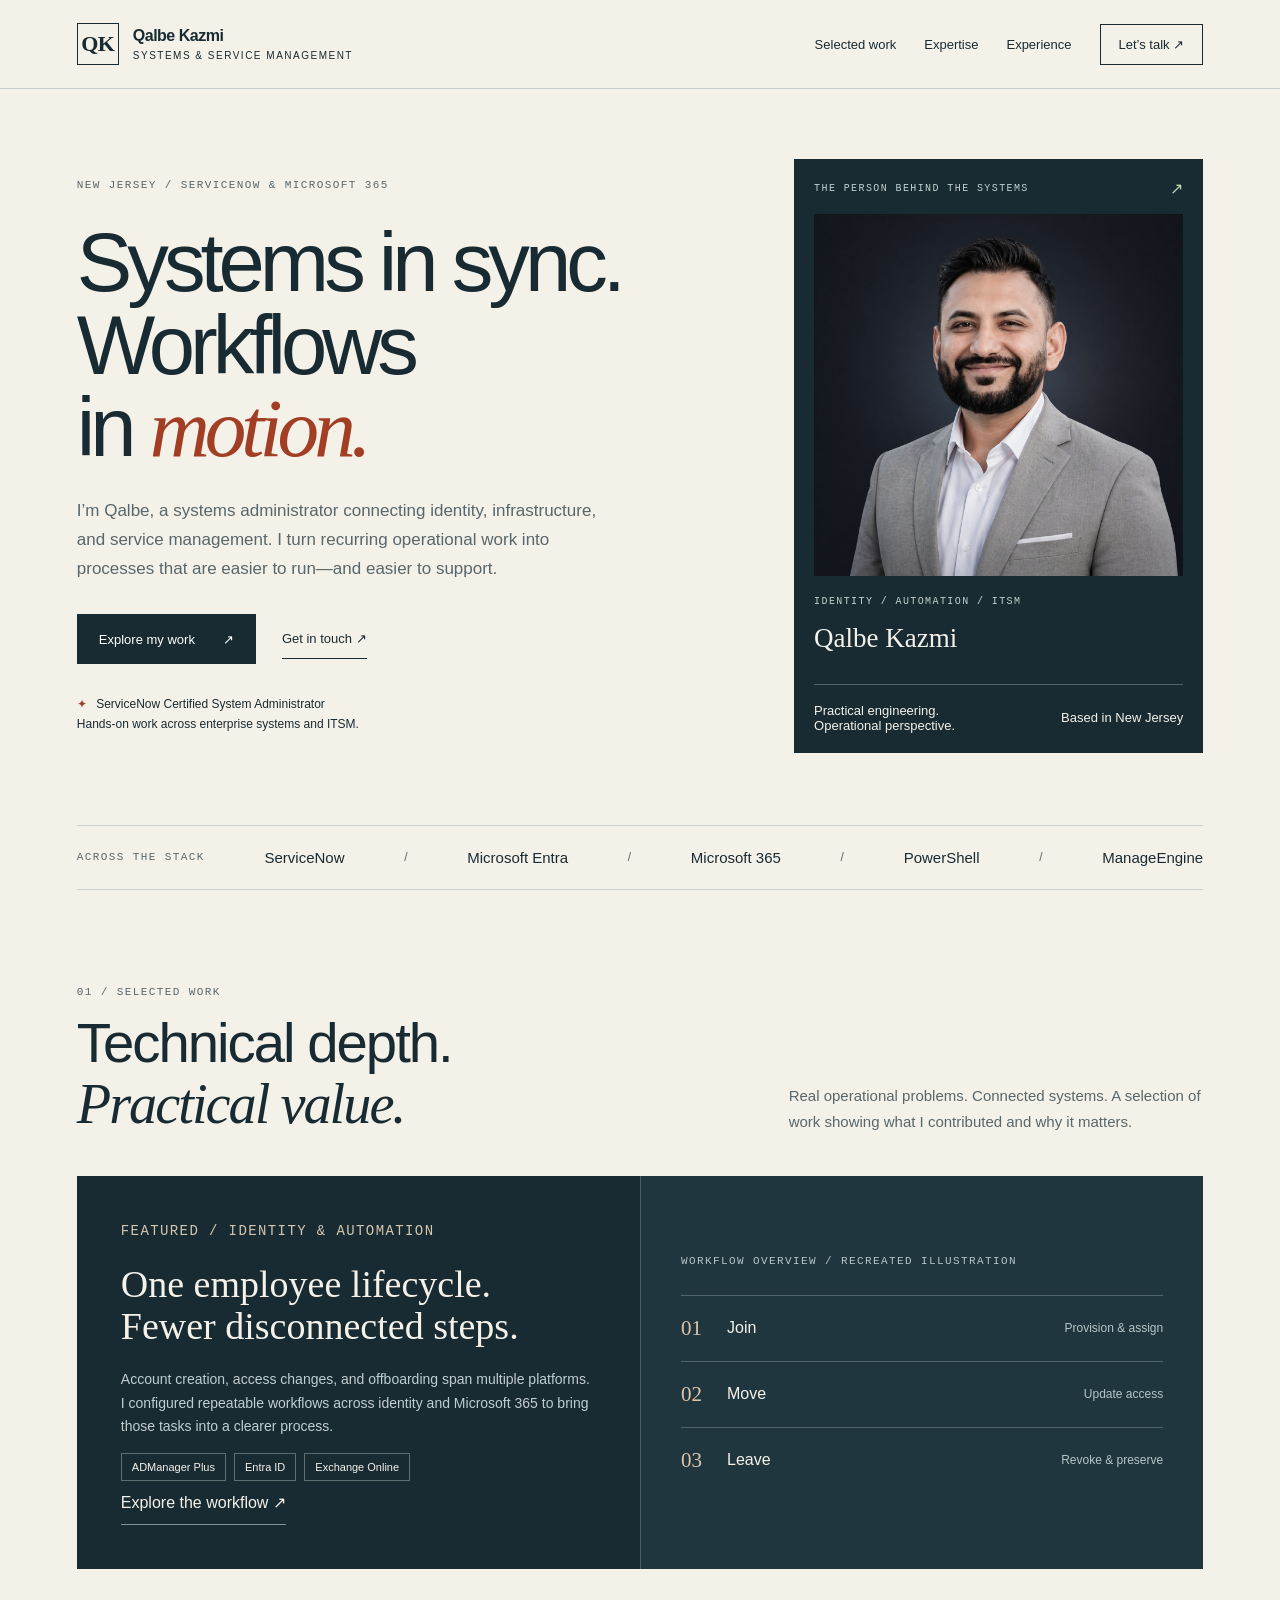
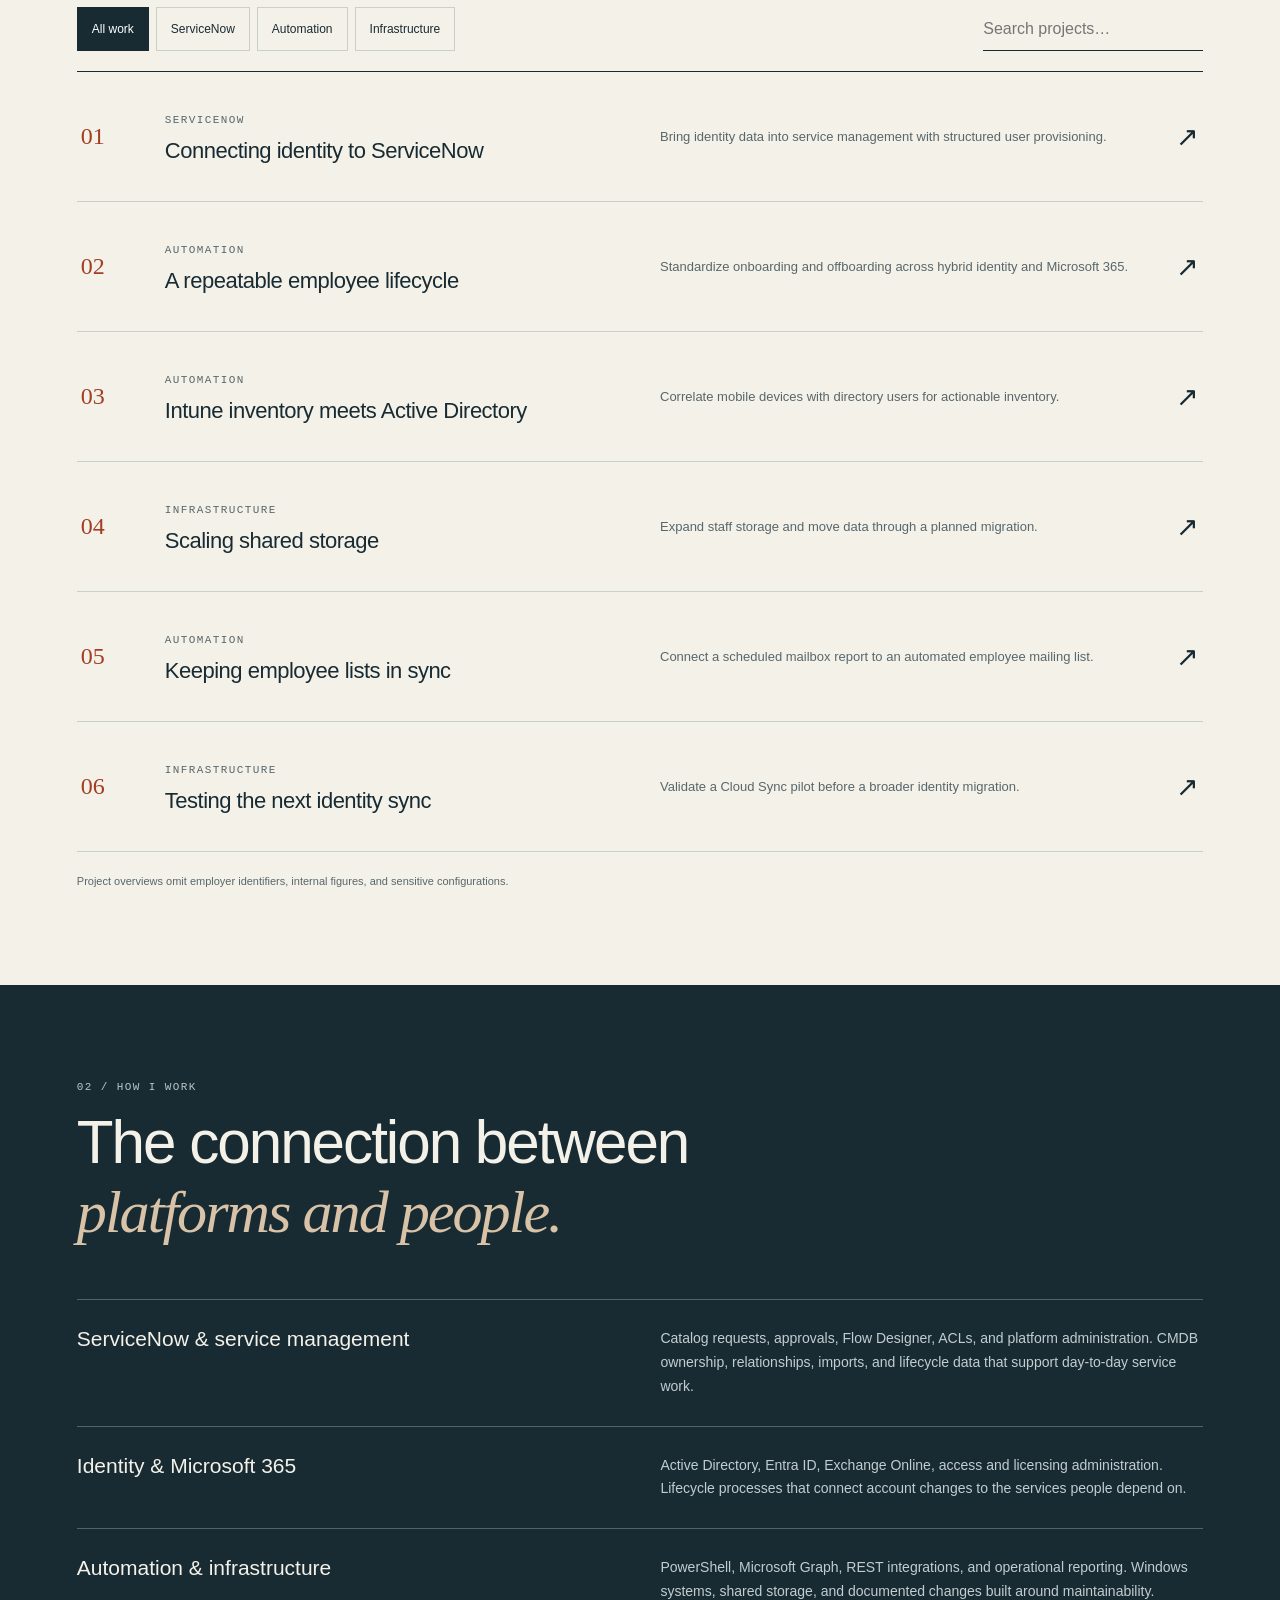
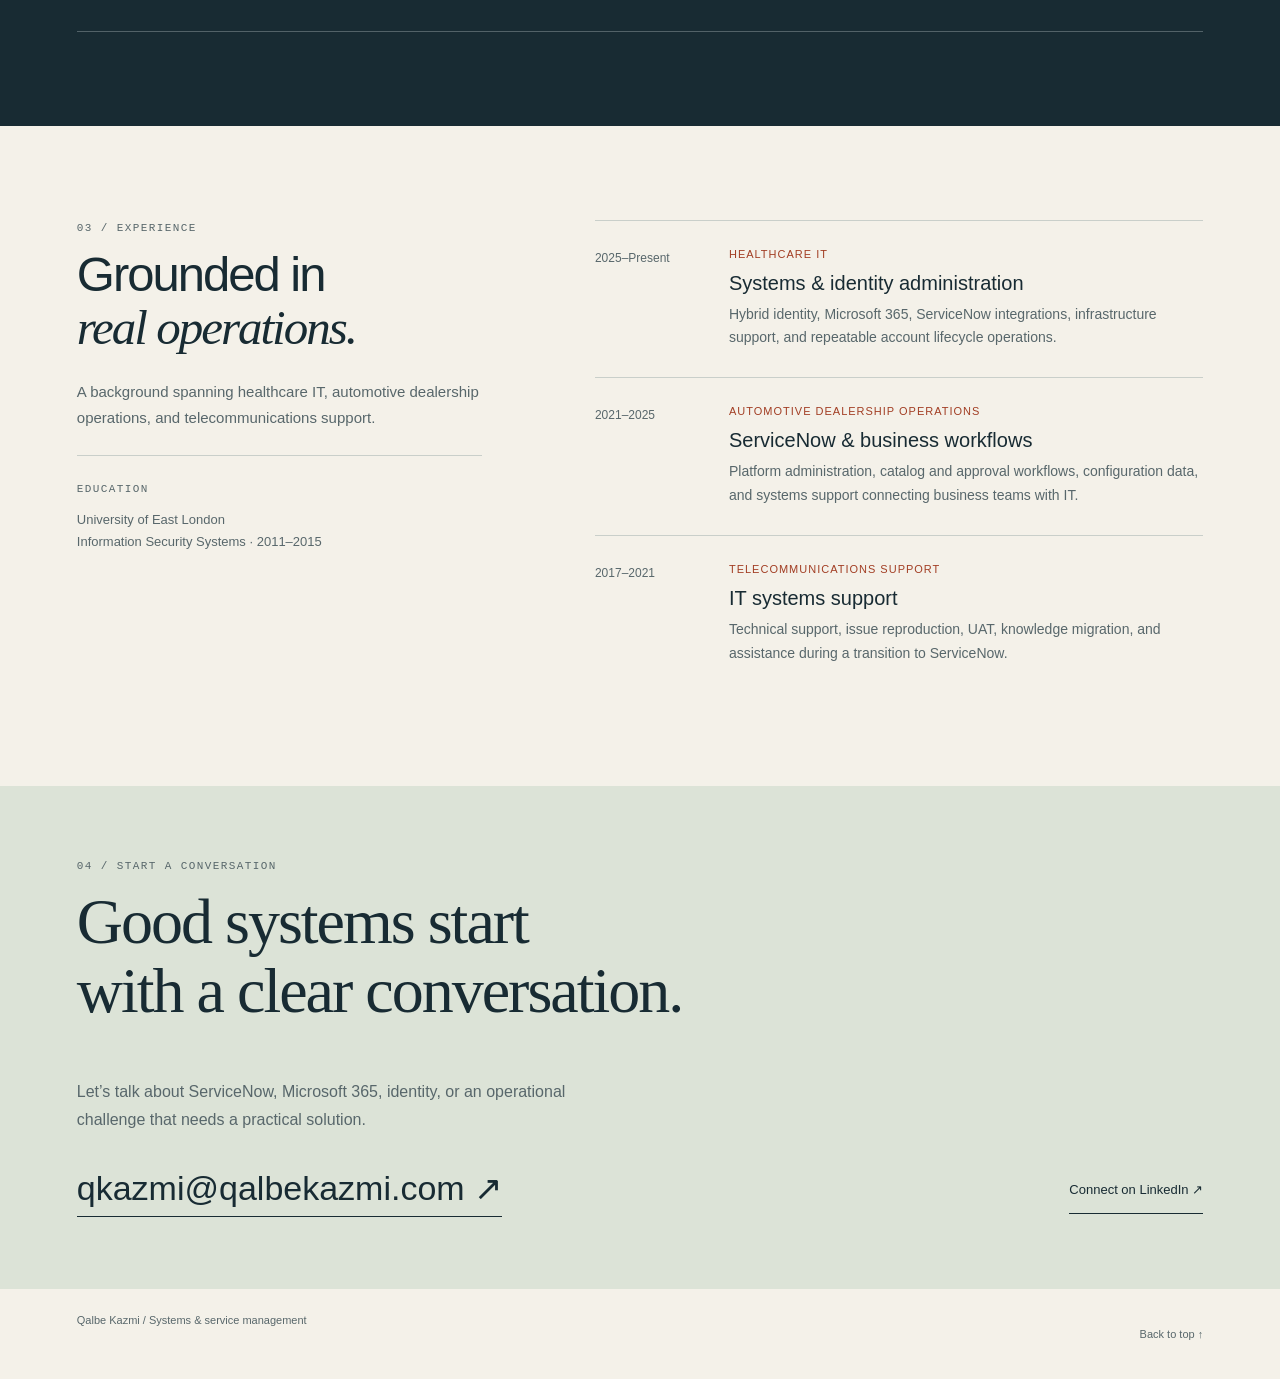
==== index.html @ 682d275f "feat: publish approved portfolio redesign with sector-based experience" ====
<!doctype html>
<html lang="en"><head><meta charset="utf-8"><meta name="viewport" content="width=device-width,initial-scale=1"><title>Qalbe Kazmi — Systems in sync</title><link rel="canonical" href="https://qalbekazmi.com/"><meta name="theme-color" content="#182b33"><meta property="og:type" content="website"><meta property="og:title" content="Qalbe Kazmi — Systems in sync"><meta property="og:description" content="ServiceNow and Microsoft 365 systems administration. Selected work in identity, automation and enterprise infrastructure."><meta property="og:url" content="https://qalbekazmi.com/"><meta property="og:image" content="https://qalbekazmi.com/portrait.jpg"><meta name="description" content="ServiceNow and Microsoft 365 systems administration. Selected work in identity, automation and enterprise infrastructure.">
<style>
:root{--paper:#f4f1e9;--ink:#182b33;--muted:#58676b;--line:#c9cfca;--rust:#a23e24;--white:#fffdf7;--night:#182b33;--mint:#dbe6d6;--serif:Georgia,'Times New Roman',serif;--sans:'Helvetica Neue',Arial,sans-serif}*{box-sizing:border-box}html{scroll-behavior:smooth;scroll-padding-top:110px}body{margin:0;color:var(--ink);background:var(--paper);font-family:var(--sans);-webkit-font-smoothing:antialiased}button,input{font:inherit}a{color:inherit}button,a{-webkit-tap-highlight-color:transparent}button{cursor:pointer}a:focus-visible,button:focus-visible,input:focus-visible{outline:3px solid var(--rust);outline-offset:5px}p{line-height:1.7}h1,h2,h3,p{margin-top:0}a{text-decoration:none}.wrap{max-width:1440px;margin:auto;padding-inline:6%}.eyebrow,.mono{font-family:'Courier New',monospace;font-size:11px;letter-spacing:1.4px;text-transform:uppercase;line-height:1.6}.eyebrow{color:var(--muted)}.skip{position:fixed;top:-80px;left:10px;background:white;padding:15px;z-index:100}.skip:focus{top:10px}header{position:sticky;top:0;background:var(--paper);z-index:20;border-bottom:1px solid var(--line)}.header-inner{height:88px;display:flex;align-items:center;justify-content:space-between;gap:24px}.brand{font-weight:700;display:flex;align-items:center;gap:14px;letter-spacing:-.5px}.monogram{display:grid;place-items:center;width:42px;height:42px;border:1px solid var(--ink);font-family:var(--serif);font-size:22px}.brand small{display:block;font-size:10px;font-weight:400;letter-spacing:1.5px;margin-top:5px;text-transform:uppercase}nav{display:flex;gap:28px;align-items:center;font-size:13px}nav a:not(.nav-contact):hover{text-decoration:underline;text-underline-offset:5px}.nav-contact{border:1px solid var(--ink);padding:12px 18px}.menu{display:none;min-height:44px;border:1px solid var(--line);background:none;padding:10px 14px}.hero{display:grid;grid-template-columns:1.35fr .85fr;gap:6%;padding-block:70px 72px;align-items:center}.hero h1{font-size:clamp(58px,6.5vw,100px);line-height:.99;letter-spacing:-5px;font-weight:400;margin:28px 0}.hero h1 em{font-family:var(--serif);font-weight:400;color:var(--rust)}.hero .intro{max-width:530px;color:var(--muted);font-size:17px}.hero-actions{display:flex;gap:26px;align-items:center;margin:30px 0}.cta{display:inline-flex;justify-content:space-between;align-items:center;gap:28px;min-height:50px;background:var(--ink);color:white;padding:15px 22px;font-size:13px}.cta:hover{background:var(--rust)}.underlink{font-size:13px;border-bottom:1px solid var(--ink);padding-block:12px}.qualification{font-size:12px;line-height:1.7;margin:24px 0 0}.qualification span{color:var(--rust);margin-right:6px}.profile{position:relative;background:var(--night);color:var(--paper);padding:20px}.portrait{width:100%;height:auto;aspect-ratio:1/.98;object-fit:cover;object-position:center 25%;display:block;filter:saturate(.65)}.photo-frame{position:relative;overflow:hidden}.portrait-caption{display:flex;justify-content:space-between;align-items:center;border-top:1px solid #526268;margin-top:22px;padding-top:18px;font-size:13px}.profile .mono{color:#c5d1d1;font-size:10px}.profile-name{font-family:var(--serif);font-size:27px;margin:6px 0 16px}.profile-top{display:flex;align-items:center;justify-content:space-between;margin-bottom:16px}.profile-top span:last-child{color:#b9d7b1}.marquee{border-block:1px solid var(--line);padding-block:23px;display:flex;justify-content:space-between;gap:20px;align-items:center;flex-wrap:wrap;color:var(--muted);font-size:12px}.marquee strong{color:var(--ink);font-size:15px;font-weight:500}.section{padding-block:94px}.section-head{display:grid;grid-template-columns:1.2fr .8fr;gap:8%;align-items:end;margin-bottom:42px}.section h2{font-size:clamp(40px,4.4vw,66px);font-weight:400;letter-spacing:-2px;line-height:1.08;margin-bottom:0}.section h2 em{font-family:var(--serif);font-weight:400}.section-head>p{color:var(--muted);font-size:15px;max-width:430px;margin-bottom:0}.featured{display:grid;grid-template-columns:1fr 1fr;background:var(--night);color:var(--paper);margin-bottom:38px}.feature-copy{padding:44px}.feature-copy h3{font-family:var(--serif);font-size:38px;line-height:1.12;font-weight:400;margin:20px 0}.feature-copy p{color:#c2cdd0;font-size:14px}.feature-copy .eyebrow{color:#d5c6ad}.feature-copy button{background:none;color:var(--paper);border:0;border-bottom:1px solid #849194;padding:12px 0;min-height:44px}.workflow{display:flex;flex-direction:column;justify-content:center;padding:40px;border-left:1px solid #4a5b61;background:#20363f}.workflow .mono{color:#b4c5c7;margin-bottom:24px}.flow-step{display:grid;grid-template-columns:34px 1fr auto;align-items:center;border-top:1px solid #52656c;padding:20px 0;gap:12px}.flow-step strong{font-size:16px;font-weight:500}.flow-step small{color:#b4c5c7;font-size:12px}.flow-step>span:first-child{font-family:var(--serif);font-size:21px;color:#dfc5a8}.tools{display:flex;flex-wrap:wrap;gap:8px}.tag{font-size:11px;border:1px solid #5e6d70;padding:7px 10px}.project-toolbar{display:flex;justify-content:space-between;gap:20px;margin-bottom:20px;align-items:center}.filters{display:flex;gap:7px;flex-wrap:wrap}.filter{border:1px solid var(--line);background:transparent;min-height:44px;padding:10px 14px;font-size:12px;color:var(--ink)}.filter[aria-pressed=true]{background:var(--ink);border-color:var(--ink);color:white}.search{width:220px;min-height:44px;border:0;border-bottom:1px solid var(--ink);background:transparent;padding:10px 0;color:var(--ink)}.sr-only{position:absolute;width:1px;height:1px;padding:0;overflow:hidden;clip:rect(0,0,0,0);white-space:nowrap}.project-list{border-top:1px solid var(--ink)}.project-row{display:grid;grid-template-columns:60px 1fr 1fr 44px;gap:24px;align-items:center;background:transparent;text-align:left;width:100%;color:var(--ink);border:0;border-bottom:1px solid var(--line);padding:28px 4px;min-height:130px}.project-row:hover{background:#e9e7dd}.project-row .index{font-family:var(--serif);font-size:24px;color:var(--rust)}.project-row h3{font-size:22px;line-height:1.2;font-weight:500;margin:8px 0 0;letter-spacing:-.5px}.project-row p{font-size:13px;color:var(--muted);margin:0}.arrow{font-size:27px;text-align:right}.night{background:var(--night);color:var(--paper)}.night .eyebrow{color:#b9c6c8}.night h2{max-width:820px;font-size:clamp(37px,4.7vw,69px);line-height:1.16}.night h2 em{color:#d9c3a8}.expertise-list{margin-top:52px;border-top:1px solid #526268}.expertise-row{display:grid;grid-template-columns:1fr 1.1fr;gap:8%;padding:27px 0;border-bottom:1px solid #526268}.expertise-row h3{font-size:21px;font-weight:400;margin:0}.expertise-row p{font-size:14px;color:#c2cdd0;margin:0}.experience{display:grid;grid-template-columns:.8fr 1.2fr;gap:10%}.experience h2{font-size:49px}.career-row{display:grid;grid-template-columns:110px 1fr;gap:24px;border-top:1px solid var(--line);padding:27px 0}.career-row .when{color:var(--muted);font-size:12px;line-height:1.7}.career-row h3{font-size:20px;margin:0 0 8px;font-weight:500}.career-row p{color:var(--muted);font-size:14px;margin:0}.sector{font-size:11px;letter-spacing:1px;text-transform:uppercase;color:var(--rust);margin-bottom:12px}.education{border-top:1px solid var(--line);padding-top:24px;margin-top:25px;font-size:13px;color:var(--muted)}.contact{background:#dce3d7;padding-block:72px}.contact h2{font-family:var(--serif);font-weight:400;font-size:clamp(44px,5vw,76px);letter-spacing:-2px;max-width:780px;line-height:1.08}.contact-links{display:flex;justify-content:space-between;gap:25px;align-items:center;margin-top:35px;flex-wrap:wrap}.email{font-size:clamp(18px,3vw,34px);border-bottom:1px solid var(--ink);padding-bottom:8px}.contact .underlink{min-height:44px}.footer{display:flex;justify-content:space-between;gap:20px;padding-block:25px;font-size:11px;color:var(--muted)}.preview-note{padding:12px 6%;background:#e7e2d5;color:#4a514e;font-size:11px;text-align:center}dialog{width:min(760px,calc(100% - 30px));max-height:88vh;border:1px solid var(--line);background:var(--white);color:var(--ink);padding:50px;overflow:auto}dialog::backdrop{background:#14252dda}dialog h2{font-family:var(--serif);font-size:42px;line-height:1.1;font-weight:400;letter-spacing:-1px;margin:18px 0 24px}dialog h3{font-size:12px;letter-spacing:1px;text-transform:uppercase;margin:25px 0 10px;color:var(--rust)}dialog p{font-size:15px;color:var(--muted)}.close{position:absolute;right:12px;top:10px;min-width:44px;min-height:44px;background:none;border:0;color:var(--ink);font-size:27px}.dialog-note{border-top:1px solid var(--line);padding-top:18px;font-size:11px!important;margin-top:28px}.scroll-progress{height:2px;background:var(--rust);position:fixed;top:0;left:0;width:0;z-index:30}
@media(min-width:1600px){.hero{padding-block:90px}.hero h1{font-size:108px}}
@media(max-width:900px){.wrap{padding-inline:5%}.header-inner{height:76px}.hero{gap:5%;padding-block:48px}.hero h1{font-size:64px;letter-spacing:-3px}.hero .intro{font-size:15px}.profile{padding:16px}.feature-copy,.workflow{padding:28px}.feature-copy h3{font-size:31px}.project-row{grid-template-columns:35px 1fr 1fr 28px;gap:16px}.experience{gap:6%}.career-row{grid-template-columns:90px 1fr;gap:12px}nav{gap:18px}.brand small{display:none}}
@media(max-width:680px){html{scroll-padding-top:90px}.header-inner{height:72px}.brand{font-size:14px}.menu{display:block}nav{display:none;position:absolute;top:71px;left:0;right:0;padding:20px 5%;background:var(--paper);border-bottom:1px solid var(--line);flex-direction:column;align-items:stretch;gap:6px}nav.open{display:flex}nav a{padding:14px;min-height:44px}.hero{grid-template-columns:1fr;padding-block:42px;gap:32px}.hero h1{font-size:clamp(49px,13vw,80px);letter-spacing:-2.5px;line-height:1.03;margin:23px 0}.hero .intro{font-size:16px}.hero .eyebrow{font-size:10px;letter-spacing:1px}.profile{max-width:none;display:grid;grid-template-columns:1fr 1fr;gap:14px;padding:16px}.profile-top{grid-column:1/-1;margin:0}.photo-frame{grid-row:2/4}.portrait{aspect-ratio:1/.98;height:100%;min-height:180px}.profile-name{font-size:24px;margin:12px 0}.portrait-caption{display:block;margin:0;padding:13px 0;font-size:11px;line-height:1.6;align-self:end}.portrait-caption span{display:block}.profile-meta{align-self:center}.marquee{justify-content:flex-start;gap:17px 22px;padding-block:20px}.marquee .mono{width:100%}.marquee strong{font-size:13px}.section{padding-block:60px}.section-head{grid-template-columns:1fr;gap:22px;margin-bottom:30px}.section h2{font-size:44px}.section-head>p{font-size:14px}.featured{grid-template-columns:1fr}.workflow{border-left:0;border-top:1px solid #526268}.feature-copy{padding:28px}.feature-copy h3{font-size:35px}.workflow{padding:28px}.flow-step{padding:15px 0}.project-toolbar{align-items:stretch;flex-direction:column;gap:16px}.filter{padding:10px;font-size:11px}.search{width:100%}.project-row{grid-template-columns:28px 1fr 25px;gap:12px;padding:24px 0}.project-row h3{font-size:21px}.project-row .description{grid-column:2;grid-row:2}.project-row .arrow{grid-column:3;grid-row:1/3}.project-row .index{font-size:22px}.expertise-row{grid-template-columns:1fr;gap:13px;padding-block:25px}.expertise-row h3{font-size:22px}.night h2{font-size:38px}.experience{grid-template-columns:1fr;gap:30px}.experience h2{font-size:44px}.career-row{grid-template-columns:86px 1fr;gap:12px}.career-row h3{font-size:18px}.contact{padding-block:55px}.contact h2{font-size:48px}.email{font-size:22px}.contact-links{align-items:flex-start;flex-direction:column;gap:22px}.footer{font-size:10px;align-items:center}.footer span{max-width:230px}dialog{padding:44px 24px 28px}dialog h2{font-size:34px}.hero-actions{gap:20px}.cta{gap:20px;padding:15px 18px;font-size:12px}}
@media(prefers-reduced-motion:reduce){html{scroll-behavior:auto}*,*::before,*::after{animation:none!important;transition:none!important}}
</style></head><body><a class="skip" href="#main">Skip to content</a><div class="scroll-progress" aria-hidden="true"></div>
<header><div class="wrap header-inner"><a href="#main" class="brand" aria-label="Qalbe Kazmi home"><span class="monogram">QK</span><span>Qalbe Kazmi<small>Systems & service management</small></span></a><button class="menu" aria-expanded="false" aria-controls="navigation">Menu +</button><nav id="navigation" aria-label="Main navigation"><a href="#work">Selected work</a><a href="#expertise">Expertise</a><a href="#experience">Experience</a><a class="nav-contact" href="#contact">Let’s talk ↗</a></nav></div></header>
<main id="main"><section class="wrap hero"><div><p class="eyebrow">New Jersey / ServiceNow & Microsoft 365</p><h1>Systems in sync.<br>Workflows<br>in <em>motion.</em></h1><p class="intro">I’m Qalbe, a systems administrator connecting identity, infrastructure, and service management. I turn recurring operational work into processes that are easier to run—and easier to support.</p><div class="hero-actions"><a class="cta" href="#work">Explore my work <span>↗</span></a><a class="underlink" href="mailto:qkazmi@qalbekazmi.com">Get in touch ↗</a></div><p class="qualification"><span>✦</span> ServiceNow Certified System Administrator<br>Hands-on work across enterprise systems and ITSM.</p></div><aside class="profile" aria-label="About Qalbe"><div class="profile-top"><span class="mono">The person behind the systems</span><span aria-hidden="true">↗</span></div><div class="photo-frame"><img class="portrait" src="[data-uri]" alt="Qalbe Kazmi" width="600" height="600"></div><div class="profile-meta"><p class="mono" style="margin:18px 0 0">Identity / Automation / ITSM</p><p class="profile-name">Qalbe Kazmi</p></div><div class="portrait-caption"><span>Practical engineering.<br>Operational perspective.</span><span>Based in New Jersey</span></div></aside></section>
<div class="wrap"><div class="marquee"><span class="mono">Across the stack</span><strong>ServiceNow</strong><span aria-hidden="true">/</span><strong>Microsoft Entra</strong><span aria-hidden="true">/</span><strong>Microsoft 365</strong><span aria-hidden="true">/</span><strong>PowerShell</strong><span aria-hidden="true">/</span><strong>ManageEngine</strong></div></div>
<section id="work" class="wrap section"><div class="section-head"><div><p class="eyebrow">01 / Selected work</p><h2>Technical depth.<br><em>Practical value.</em></h2></div><p>Real operational problems. Connected systems. A selection of work showing what I contributed and why it matters.</p></div><article class="featured"><div class="feature-copy"><p class="eyebrow">Featured / Identity & automation</p><h3>One employee lifecycle.<br>Fewer disconnected steps.</h3><p>Account creation, access changes, and offboarding span multiple platforms. I configured repeatable workflows across identity and Microsoft 365 to bring those tasks into a clearer process.</p><div class="tools"><span class="tag">ADManager Plus</span><span class="tag">Entra ID</span><span class="tag">Exchange Online</span></div><button class="feature-open">Explore the workflow <span aria-hidden="true">↗</span></button></div><div class="workflow" aria-label="Conceptual employee lifecycle diagram"><p class="mono">Workflow overview / Recreated illustration</p><div class="flow-step"><span>01</span><strong>Join</strong><small>Provision & assign</small></div><div class="flow-step"><span>02</span><strong>Move</strong><small>Update access</small></div><div class="flow-step"><span>03</span><strong>Leave</strong><small>Revoke & preserve</small></div></div></article><div class="project-toolbar"><div class="filters" role="group" aria-label="Filter projects"><button class="filter" data-filter="All" aria-pressed="true">All work</button><button class="filter" data-filter="ServiceNow" aria-pressed="false">ServiceNow</button><button class="filter" data-filter="Automation" aria-pressed="false">Automation</button><button class="filter" data-filter="Infrastructure" aria-pressed="false">Infrastructure</button></div><label><span class="sr-only">Search projects</span><input class="search" type="search" placeholder="Search projects…" id="search"></label></div><p id="count" class="sr-only" role="status" aria-live="polite"></p><div class="project-list" id="projects"></div><p id="empty" hidden>No projects match. Try a different keyword or category.</p><p style="font-size:11px;color:var(--muted);margin:20px 0 0">Project overviews omit employer identifiers, internal figures, and sensitive configurations.</p></section>
<section id="expertise" class="night"><div class="wrap section"><p class="eyebrow" id="about">02 / How I work</p><h2>The connection between<br><em>platforms and people.</em></h2><div class="expertise-list"><div class="expertise-row"><h3>ServiceNow & service management</h3><p>Catalog requests, approvals, Flow Designer, ACLs, and platform administration. CMDB ownership, relationships, imports, and lifecycle data that support day-to-day service work.</p></div><div class="expertise-row"><h3>Identity & Microsoft 365</h3><p>Active Directory, Entra ID, Exchange Online, access and licensing administration. Lifecycle processes that connect account changes to the services people depend on.</p></div><div class="expertise-row"><h3>Automation & infrastructure</h3><p>PowerShell, Microsoft Graph, REST integrations, and operational reporting. Windows systems, shared storage, and documented changes built around maintainability.</p></div></div></div></section>
<section id="experience" class="wrap section experience"><div><p class="eyebrow">03 / Experience</p><h2>Grounded in<br><em>real operations.</em></h2><p style="color:var(--muted);font-size:15px;margin-top:24px">A background spanning healthcare IT, automotive dealership operations, and telecommunications support.</p><div class="education"><span class="eyebrow">Education</span><p style="margin:10px 0 0">University of East London<br>Information Security Systems · 2011–2015</p></div></div><div><article class="career-row"><div class="when">2025–Present</div><div><div class="sector">Healthcare IT</div><h3>Systems & identity administration</h3><p>Hybrid identity, Microsoft 365, ServiceNow integrations, infrastructure support, and repeatable account lifecycle operations.</p></div></article><article class="career-row"><div class="when">2021–2025</div><div><div class="sector">Automotive dealership operations</div><h3>ServiceNow & business workflows</h3><p>Platform administration, catalog and approval workflows, configuration data, and systems support connecting business teams with IT.</p></div></article><article class="career-row"><div class="when">2017–2021</div><div><div class="sector">Telecommunications support</div><h3>IT systems support</h3><p>Technical support, issue reproduction, UAT, knowledge migration, and assistance during a transition to ServiceNow.</p></div></article></div></section>
<section id="contact" class="contact"><div class="wrap"><p class="eyebrow">04 / Start a conversation</p><h2>Good systems start<br>with a clear conversation.</h2><p style="color:var(--muted);max-width:560px">Let’s talk about ServiceNow, Microsoft 365, identity, or an operational challenge that needs a practical solution.</p><div class="contact-links"><a class="email" href="mailto:qkazmi@qalbekazmi.com">qkazmi@qalbekazmi.com ↗</a><a class="underlink" href="https://www.linkedin.com/in/qalbekazmi/" target="_blank" rel="noopener noreferrer">Connect on LinkedIn ↗</a></div></div></section></main><footer class="wrap footer"><span>Qalbe Kazmi / Systems & service management</span><a href="#main" style="padding:14px 0">Back to top ↑</a></footer>
<dialog id="project-dialog" aria-labelledby="dialog-title"><button class="close" aria-label="Close project details">×</button><p id="dialog-category" class="eyebrow"></p><h2 id="dialog-title"></h2><p id="dialog-summary"></p><div id="dialog-content"></div><p class="dialog-note">Professional project overview. Employer identifiers, internal figures, and sensitive configurations are omitted.</p></dialog>
<script>
const projects=[
{title:'Connecting identity to ServiceNow',category:'ServiceNow',className:'identity',tags:'ServiceNow · Microsoft Graph',symbols:['Entra','→','SN'],summary:'Bring identity data into service management with structured user provisioning.',challenge:'Keep user records aligned between enterprise identity and the service management platform.',approach:'Integrated Entra ID with ServiceNow using REST, Import Sets, and Transform Maps to populate user records. Configured SSO to align platform access with enterprise authentication.',outcome:'A structured integration for user data and authentication, supporting consistent service management records.'},
{title:'A repeatable employee lifecycle',category:'Automation',className:'automation',tags:'ADManager Plus · Entra ID',symbols:['Join','→','Exit'],summary:'Standardize onboarding and offboarding across hybrid identity and Microsoft 365.',challenge:'Account creation and deprovisioning involve multiple systems and need consistent execution.',approach:'Configured ADManager Plus onboarding and offboarding workflows covering account status, groups, licensing, mailbox conversion, and token revocation.',outcome:'Repeatable account lifecycle procedures with clearer execution steps across identity and messaging.'},
{title:'Intune inventory meets Active Directory',category:'Automation',className:'identity',tags:'Intune · Graph API · PowerShell',symbols:['Intune','→','AD'],summary:'Correlate mobile devices with directory users for actionable inventory.',challenge:'Mobile device inventory and directory user attributes were maintained in separate systems.',approach:'Queried Intune with Microsoft Graph, matched users, selected devices using freshness and device-type rules, and wrote phone and inventory details to AD. Added preview and apply modes, then scheduled weekly execution.',outcome:'A scheduled inventory sync supporting device visibility and mobile offboarding.'},
{title:'Scaling shared storage',category:'Infrastructure',className:'infrastructure',tags:'Nutanix · Windows Server · DFS',symbols:['DFS','→','Files'],summary:'Expand staff storage and move data through a planned migration.',challenge:'Staff shared storage was approaching capacity and needed room to grow.',approach:'Provisioned additional Nutanix-backed storage, prepared the Windows volume, and used Robocopy for the initial data transfer and a follow-up delta pass.',outcome:'Expanded capacity with a staged migration process for enterprise shared files.'},
{title:'Keeping employee lists in sync',category:'Automation',className:'automation',tags:'ManageEngine · API · PowerShell',symbols:['CSV','→','API'],summary:'Connect a scheduled mailbox report to an automated employee mailing list.',challenge:'Employee list membership needed to follow the current enabled-mailbox population.',approach:'Published the latest ManageEngine report to a consistent CSV path. Built a preview/apply sync to update Constant Contact list membership, with report-age validation and handling for unsubscribed contacts.',outcome:'A recurring process for maintaining employee list membership from a defined operational source.'},
{title:'Testing the next identity sync',category:'Infrastructure',className:'identity',tags:'Entra Cloud Sync · Active Directory',symbols:['AD','→','Cloud'],summary:'Validate a Cloud Sync pilot before a broader identity migration.',challenge:'A change in identity synchronization needed practical evidence about behavior and timing.',approach:'Used a scoped test OU to check attribute propagation, enable/disable behavior, and account linkage. Recorded outcomes to support migration planning.',outcome:'Pilot findings that inform synchronization scope and the next migration decision.'}
];

const grid=document.querySelector('#projects'),search=document.querySelector('#search'),dialog=document.querySelector('dialog');let filter='All',lastTrigger=null;
function render(){const q=search.value.trim().toLowerCase();const selected=projects.map((p,i)=>({...p,index:i})).filter(p=>(filter==='All'||p.category===filter)&&[p.title,p.summary,p.tags].join(' ').toLowerCase().includes(q));grid.replaceChildren();document.querySelector('#empty').hidden=selected.length>0;document.querySelector('#count').textContent=selected.length+' projects shown';selected.forEach(p=>{const b=document.createElement('button');b.className='project-row';b.setAttribute('aria-label','Read project: '+p.title);b.innerHTML='<span class="index">'+String(p.index+1).padStart(2,'0')+'</span><span><span class="eyebrow">'+p.category+'</span><h3>'+p.title+'</h3></span><p class="description">'+p.summary+'</p><span class="arrow" aria-hidden="true">↗</span>';b.addEventListener('click',()=>openProject(p,b));grid.append(b)})}
function openProject(p,trigger){lastTrigger=trigger;document.querySelector('#dialog-category').textContent=p.category+' / Project overview';document.querySelector('#dialog-title').textContent=p.title;document.querySelector('#dialog-summary').textContent=p.summary;const body=document.querySelector('#dialog-content');body.replaceChildren();[['The challenge',p.challenge],['My contribution',p.approach],['The result',p.outcome],['Tools',p.tags]].forEach(([title,text])=>{const h=document.createElement('h3');h.textContent=title;const para=document.createElement('p');para.textContent=text;body.append(h,para)});dialog.showModal();document.body.style.overflow='hidden';document.querySelector('.close').focus()}
document.querySelector('.close').addEventListener('click',()=>dialog.close());dialog.addEventListener('close',()=>{document.body.style.overflow='';lastTrigger?.focus()});dialog.addEventListener('click',e=>{if(e.target===dialog){const r=dialog.getBoundingClientRect();if(e.clientX<r.left||e.clientX>r.right||e.clientY<r.top||e.clientY>r.bottom)dialog.close()}});document.querySelector('.feature-open').addEventListener('click',e=>openProject(projects[1],e.currentTarget));document.querySelectorAll('[data-filter]').forEach(b=>b.addEventListener('click',()=>{filter=b.dataset.filter;document.querySelectorAll('[data-filter]').forEach(x=>x.setAttribute('aria-pressed',String(x===b)));render()}));search.addEventListener('input',render);const menu=document.querySelector('.menu'),nav=document.querySelector('nav');function closeMenu(){nav.classList.remove('open');menu.setAttribute('aria-expanded','false');menu.textContent='Menu +'}menu.addEventListener('click',()=>{const open=menu.getAttribute('aria-expanded')!=='true';nav.classList.toggle('open',open);menu.setAttribute('aria-expanded',String(open));menu.textContent=open?'Close −':'Menu +'});nav.querySelectorAll('a').forEach(a=>a.addEventListener('click',closeMenu));document.addEventListener('keydown',e=>{if(e.key==='Escape'&&nav.classList.contains('open')){closeMenu();menu.focus()}});matchMedia('(min-width:681px)').addEventListener('change',closeMenu);let scheduled=false;function progress(){scheduled=false;const range=document.documentElement.scrollHeight-innerHeight;document.querySelector('.scroll-progress').style.width=(range>0?scrollY/range*100:0)+'%'}addEventListener('scroll',()=>{if(!scheduled){scheduled=true;requestAnimationFrame(progress)}},{passive:true});render();progress();
</script></body></html>
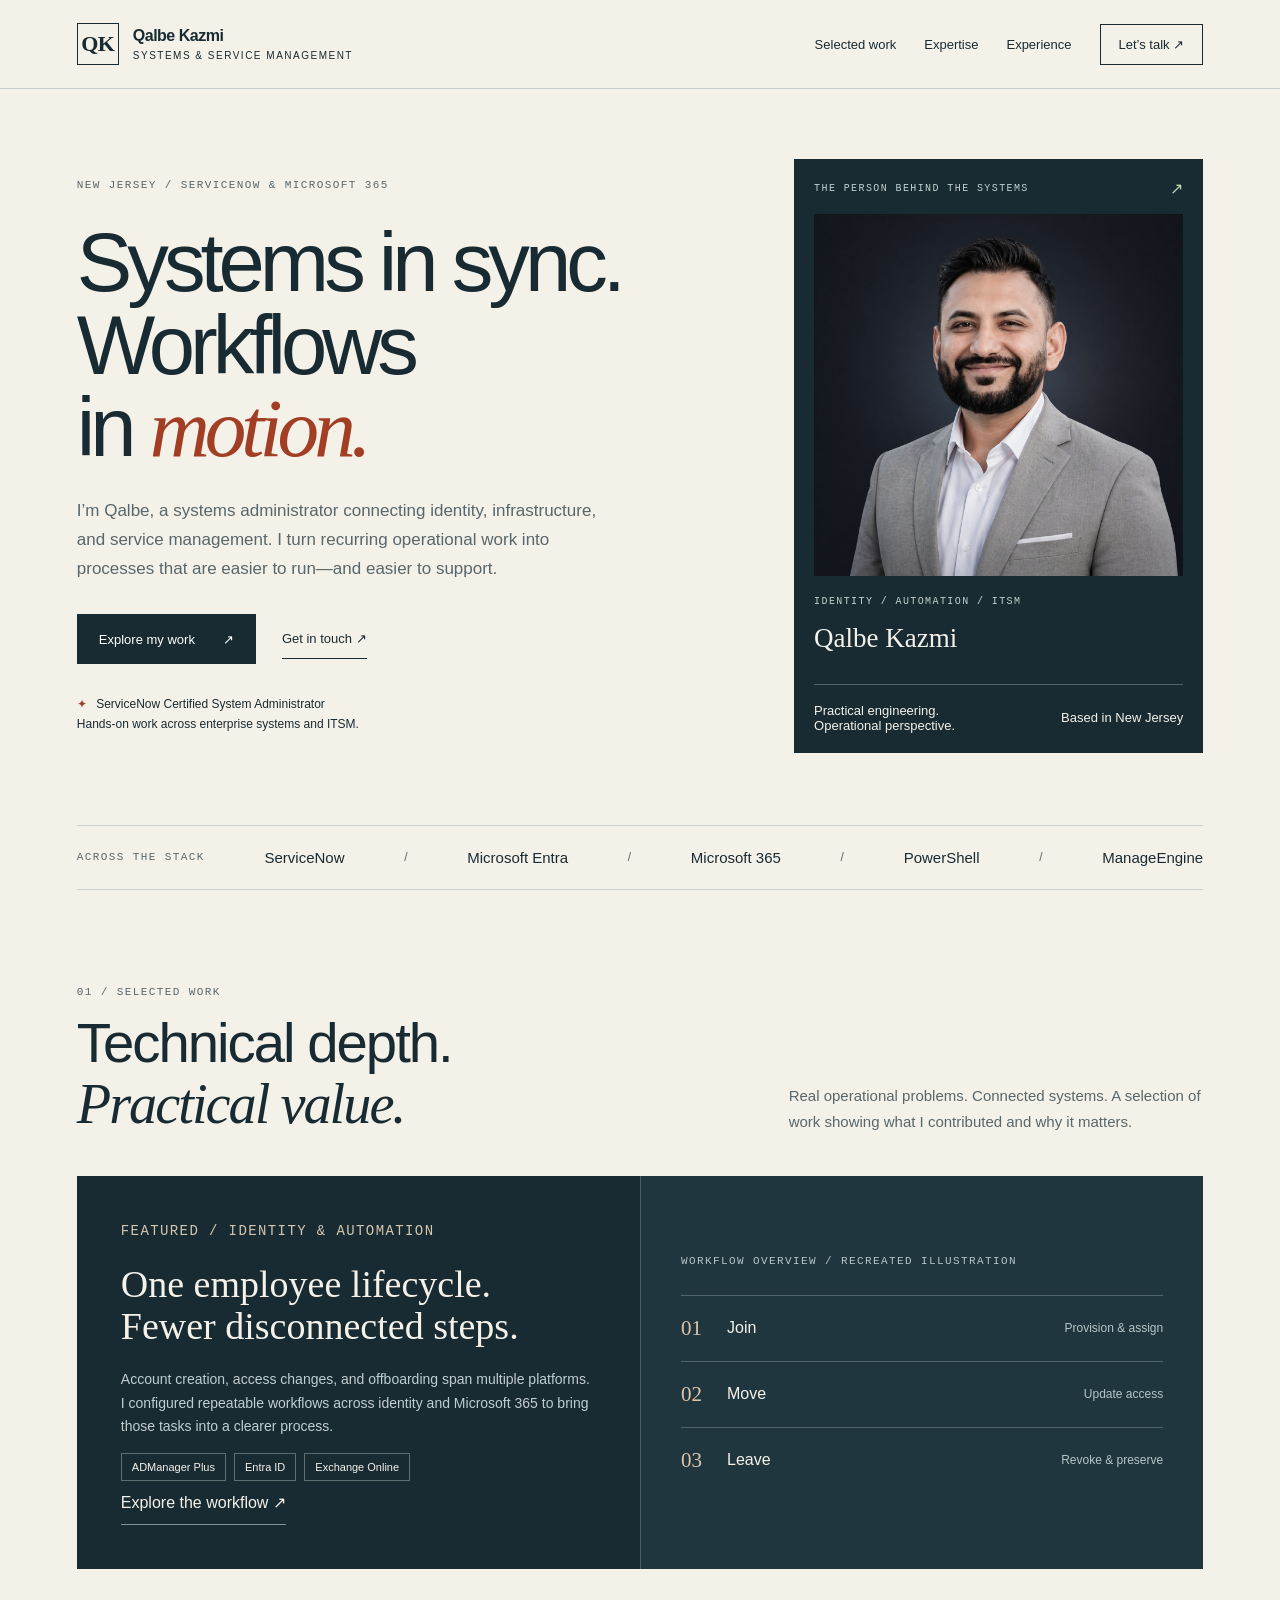
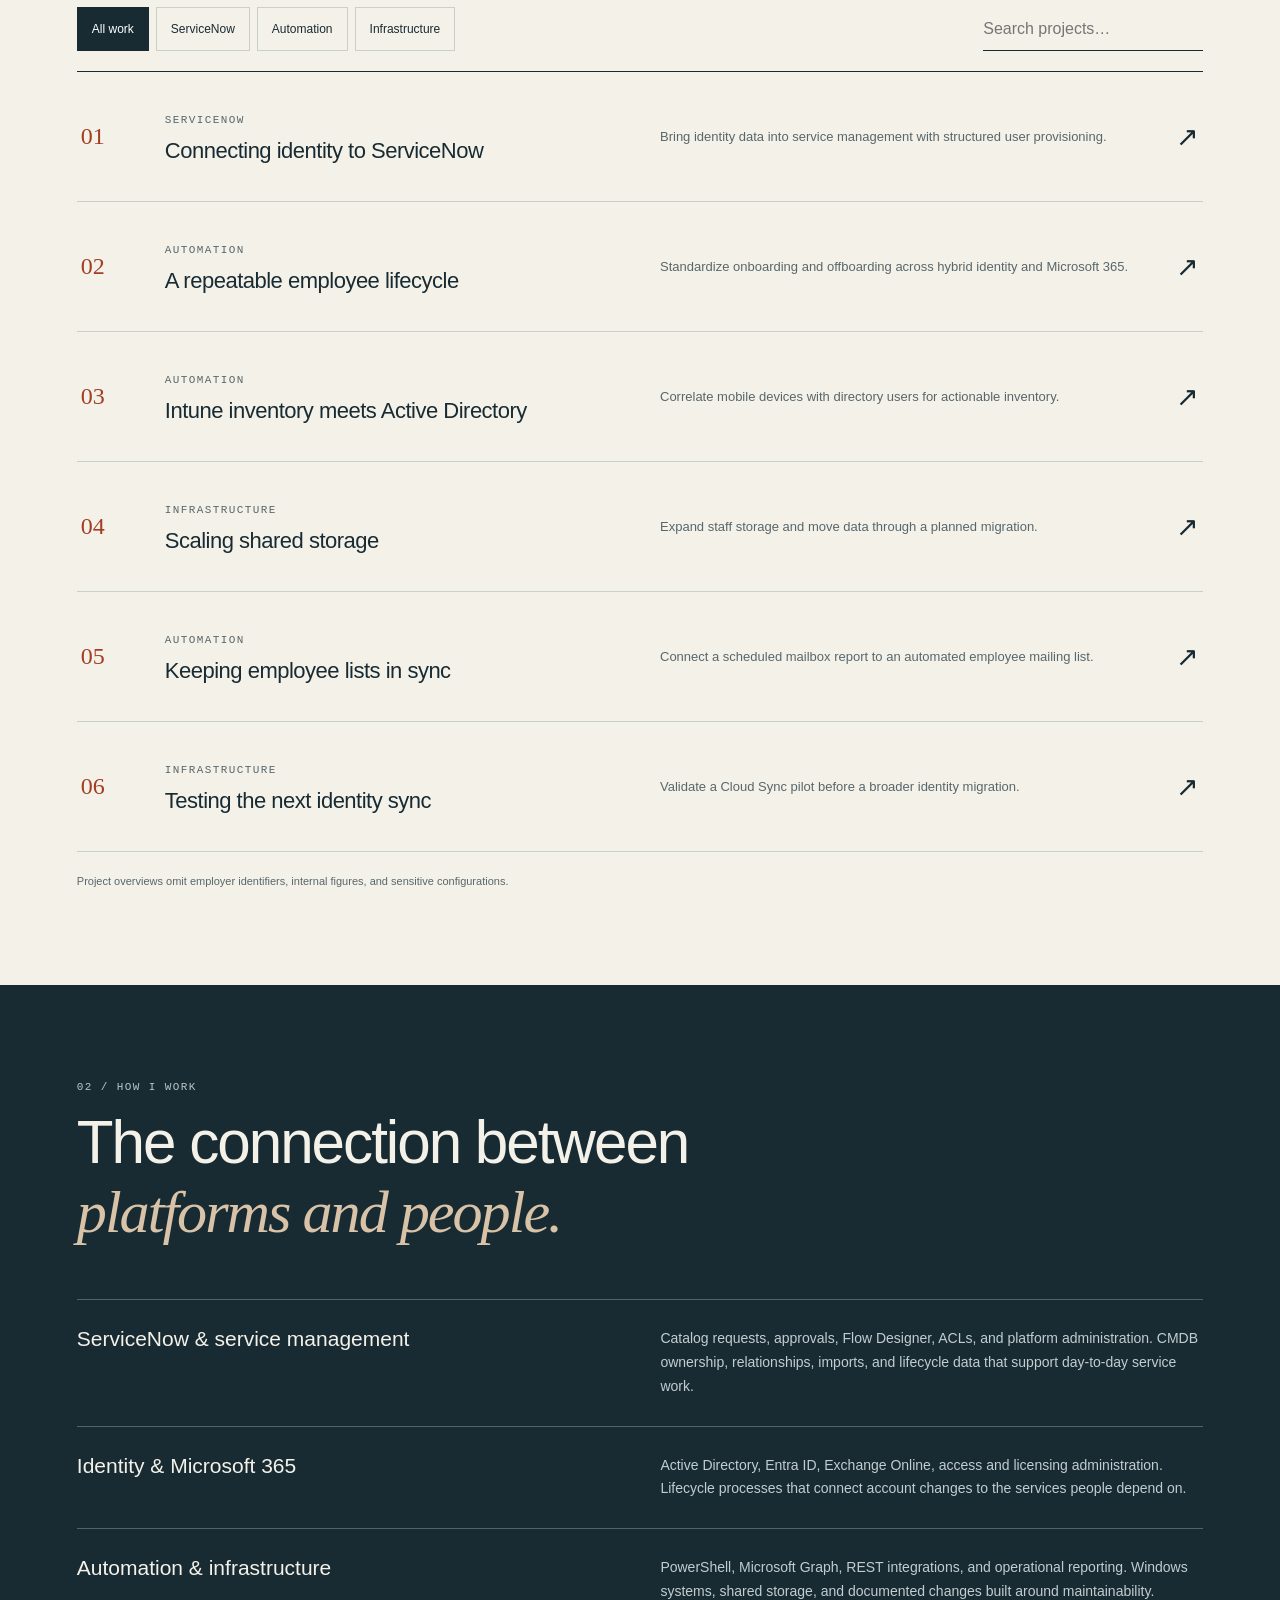
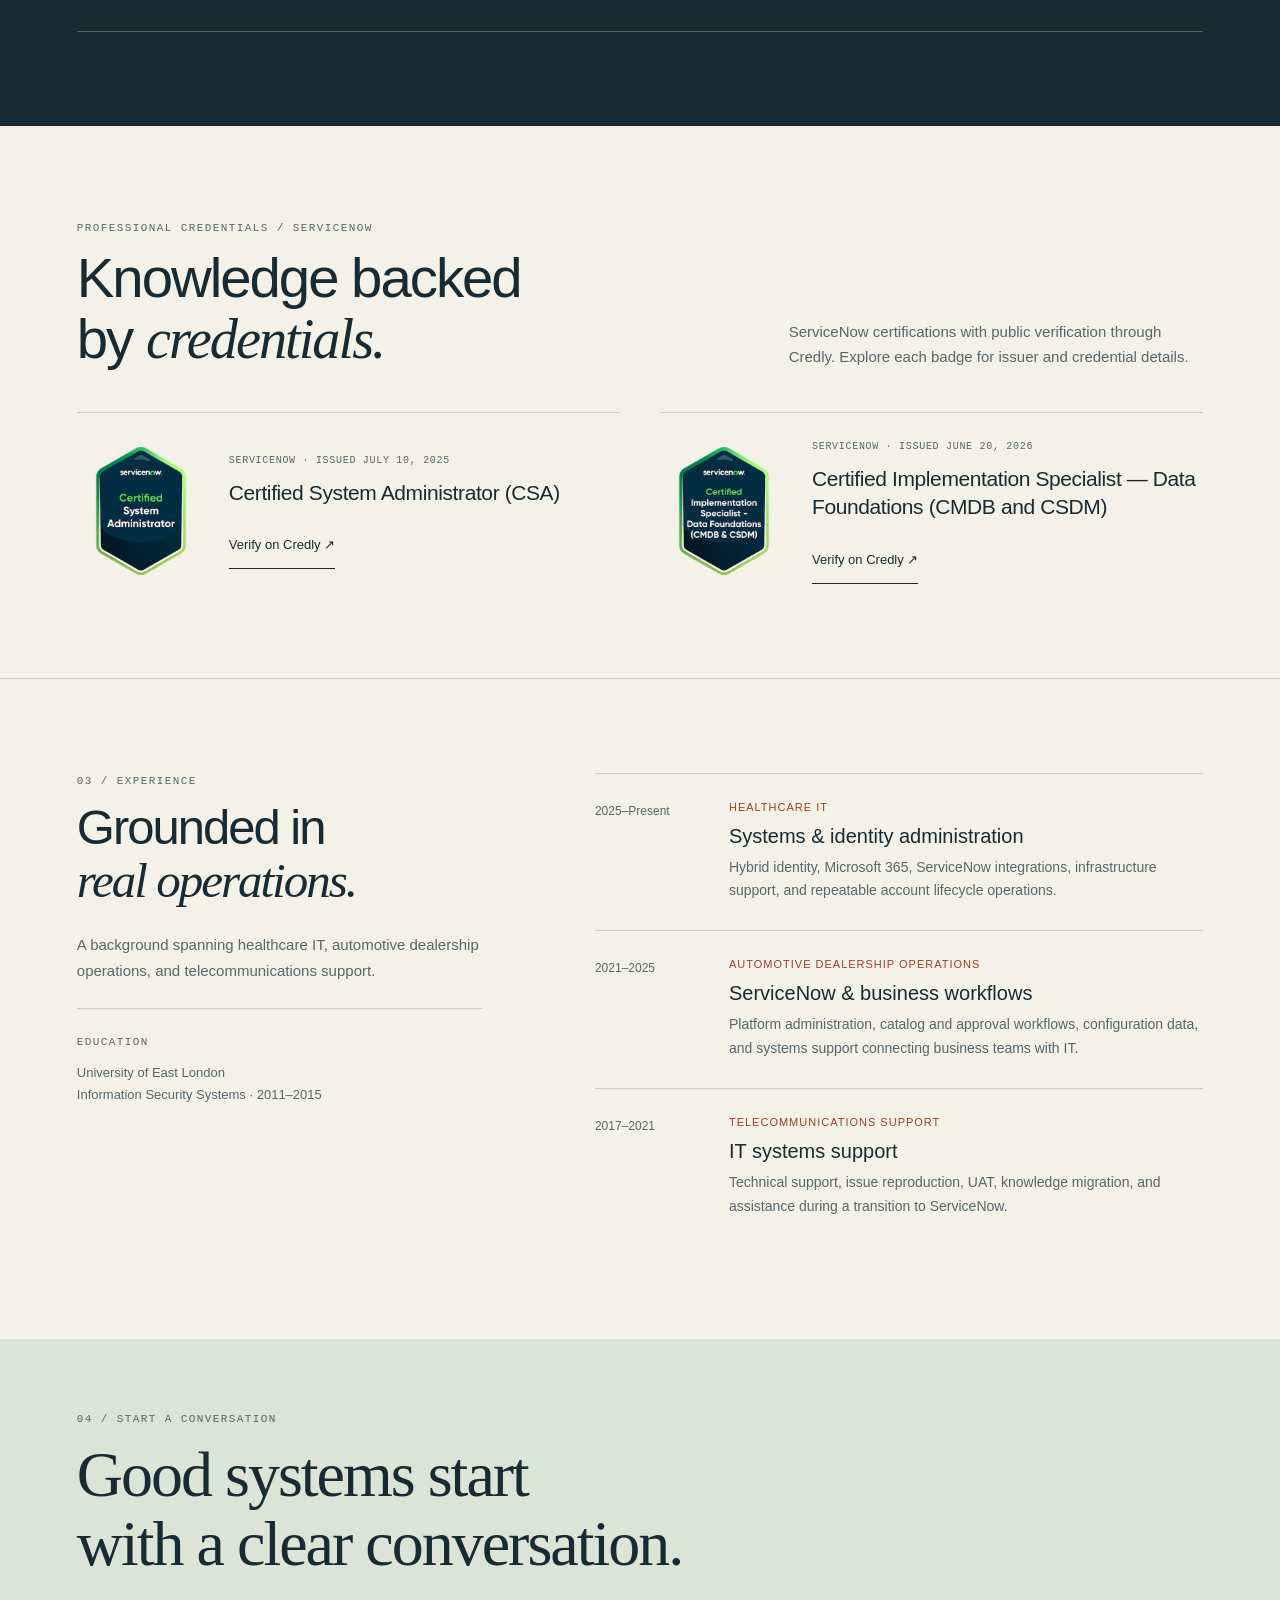
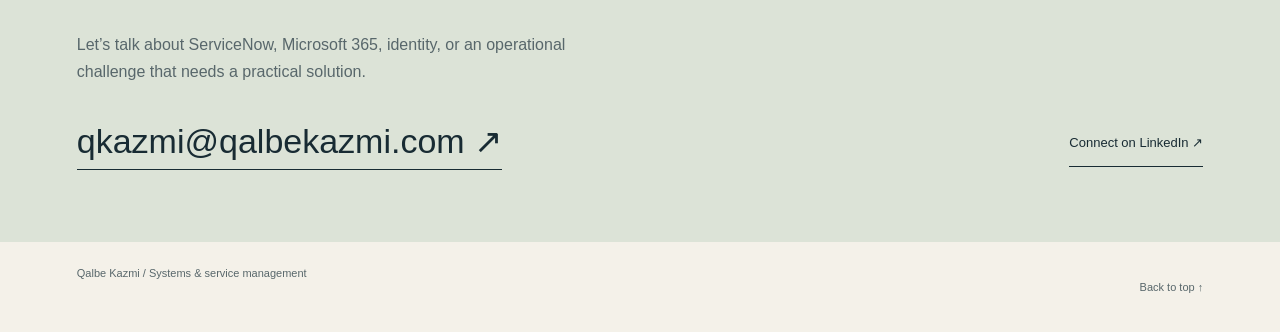
==== commit 404aa78f: "feat: add verified ServiceNow certification badges" ====
--- a/index.html
+++ b/index.html
@@ -6,13 +6,14 @@
 @media(max-width:900px){.wrap{padding-inline:5%}.header-inner{height:76px}.hero{gap:5%;padding-block:48px}.hero h1{font-size:64px;letter-spacing:-3px}.hero .intro{font-size:15px}.profile{padding:16px}.feature-copy,.workflow{padding:28px}.feature-copy h3{font-size:31px}.project-row{grid-template-columns:35px 1fr 1fr 28px;gap:16px}.experience{gap:6%}.career-row{grid-template-columns:90px 1fr;gap:12px}nav{gap:18px}.brand small{display:none}}
 @media(max-width:680px){html{scroll-padding-top:90px}.header-inner{height:72px}.brand{font-size:14px}.menu{display:block}nav{display:none;position:absolute;top:71px;left:0;right:0;padding:20px 5%;background:var(--paper);border-bottom:1px solid var(--line);flex-direction:column;align-items:stretch;gap:6px}nav.open{display:flex}nav a{padding:14px;min-height:44px}.hero{grid-template-columns:1fr;padding-block:42px;gap:32px}.hero h1{font-size:clamp(49px,13vw,80px);letter-spacing:-2.5px;line-height:1.03;margin:23px 0}.hero .intro{font-size:16px}.hero .eyebrow{font-size:10px;letter-spacing:1px}.profile{max-width:none;display:grid;grid-template-columns:1fr 1fr;gap:14px;padding:16px}.profile-top{grid-column:1/-1;margin:0}.photo-frame{grid-row:2/4}.portrait{aspect-ratio:1/.98;height:100%;min-height:180px}.profile-name{font-size:24px;margin:12px 0}.portrait-caption{display:block;margin:0;padding:13px 0;font-size:11px;line-height:1.6;align-self:end}.portrait-caption span{display:block}.profile-meta{align-self:center}.marquee{justify-content:flex-start;gap:17px 22px;padding-block:20px}.marquee .mono{width:100%}.marquee strong{font-size:13px}.section{padding-block:60px}.section-head{grid-template-columns:1fr;gap:22px;margin-bottom:30px}.section h2{font-size:44px}.section-head>p{font-size:14px}.featured{grid-template-columns:1fr}.workflow{border-left:0;border-top:1px solid #526268}.feature-copy{padding:28px}.feature-copy h3{font-size:35px}.workflow{padding:28px}.flow-step{padding:15px 0}.project-toolbar{align-items:stretch;flex-direction:column;gap:16px}.filter{padding:10px;font-size:11px}.search{width:100%}.project-row{grid-template-columns:28px 1fr 25px;gap:12px;padding:24px 0}.project-row h3{font-size:21px}.project-row .description{grid-column:2;grid-row:2}.project-row .arrow{grid-column:3;grid-row:1/3}.project-row .index{font-size:22px}.expertise-row{grid-template-columns:1fr;gap:13px;padding-block:25px}.expertise-row h3{font-size:22px}.night h2{font-size:38px}.experience{grid-template-columns:1fr;gap:30px}.experience h2{font-size:44px}.career-row{grid-template-columns:86px 1fr;gap:12px}.career-row h3{font-size:18px}.contact{padding-block:55px}.contact h2{font-size:48px}.email{font-size:22px}.contact-links{align-items:flex-start;flex-direction:column;gap:22px}.footer{font-size:10px;align-items:center}.footer span{max-width:230px}dialog{padding:44px 24px 28px}dialog h2{font-size:34px}.hero-actions{gap:20px}.cta{gap:20px;padding:15px 18px;font-size:12px}}
 @media(prefers-reduced-motion:reduce){html{scroll-behavior:auto}*,*::before,*::after{animation:none!important;transition:none!important}}
+.certifications{border-bottom:1px solid var(--line)}.credential-list{display:grid;grid-template-columns:1fr 1fr;gap:40px}.credential{display:grid;grid-template-columns:128px 1fr;gap:24px;align-items:center;border-top:1px solid var(--line);padding-top:26px}.credential h3{font-size:21px;line-height:1.35;font-weight:500;letter-spacing:-.4px;margin:10px 0 18px}.credential h3 span{font-weight:400}.credential .eyebrow{font-size:10px;letter-spacing:.7px;margin-bottom:0}.badge-link{display:block;min-width:44px;min-height:44px}.badge-link img{display:block;width:128px;height:128px;object-fit:contain}.credential .underlink{display:inline-block;min-height:44px}@media(max-width:1000px){.credential-list{grid-template-columns:1fr;gap:30px}}@media(max-width:480px){.credential{grid-template-columns:82px 1fr;gap:18px;align-items:start}.badge-link img{width:82px;height:82px}.credential h3{font-size:18px}.credential .eyebrow{font-size:10px;line-height:1.7}}
 </style></head><body><a class="skip" href="#main">Skip to content</a><div class="scroll-progress" aria-hidden="true"></div>
 <header><div class="wrap header-inner"><a href="#main" class="brand" aria-label="Qalbe Kazmi home"><span class="monogram">QK</span><span>Qalbe Kazmi<small>Systems & service management</small></span></a><button class="menu" aria-expanded="false" aria-controls="navigation">Menu +</button><nav id="navigation" aria-label="Main navigation"><a href="#work">Selected work</a><a href="#expertise">Expertise</a><a href="#experience">Experience</a><a class="nav-contact" href="#contact">Let’s talk ↗</a></nav></div></header>
 <main id="main"><section class="wrap hero"><div><p class="eyebrow">New Jersey / ServiceNow & Microsoft 365</p><h1>Systems in sync.<br>Workflows<br>in <em>motion.</em></h1><p class="intro">I’m Qalbe, a systems administrator connecting identity, infrastructure, and service management. I turn recurring operational work into processes that are easier to run—and easier to support.</p><div class="hero-actions"><a class="cta" href="#work">Explore my work <span>↗</span></a><a class="underlink" href="mailto:qkazmi@qalbekazmi.com">Get in touch ↗</a></div><p class="qualification"><span>✦</span> ServiceNow Certified System Administrator<br>Hands-on work across enterprise systems and ITSM.</p></div><aside class="profile" aria-label="About Qalbe"><div class="profile-top"><span class="mono">The person behind the systems</span><span aria-hidden="true">↗</span></div><div class="photo-frame"><img class="portrait" src="[data-uri]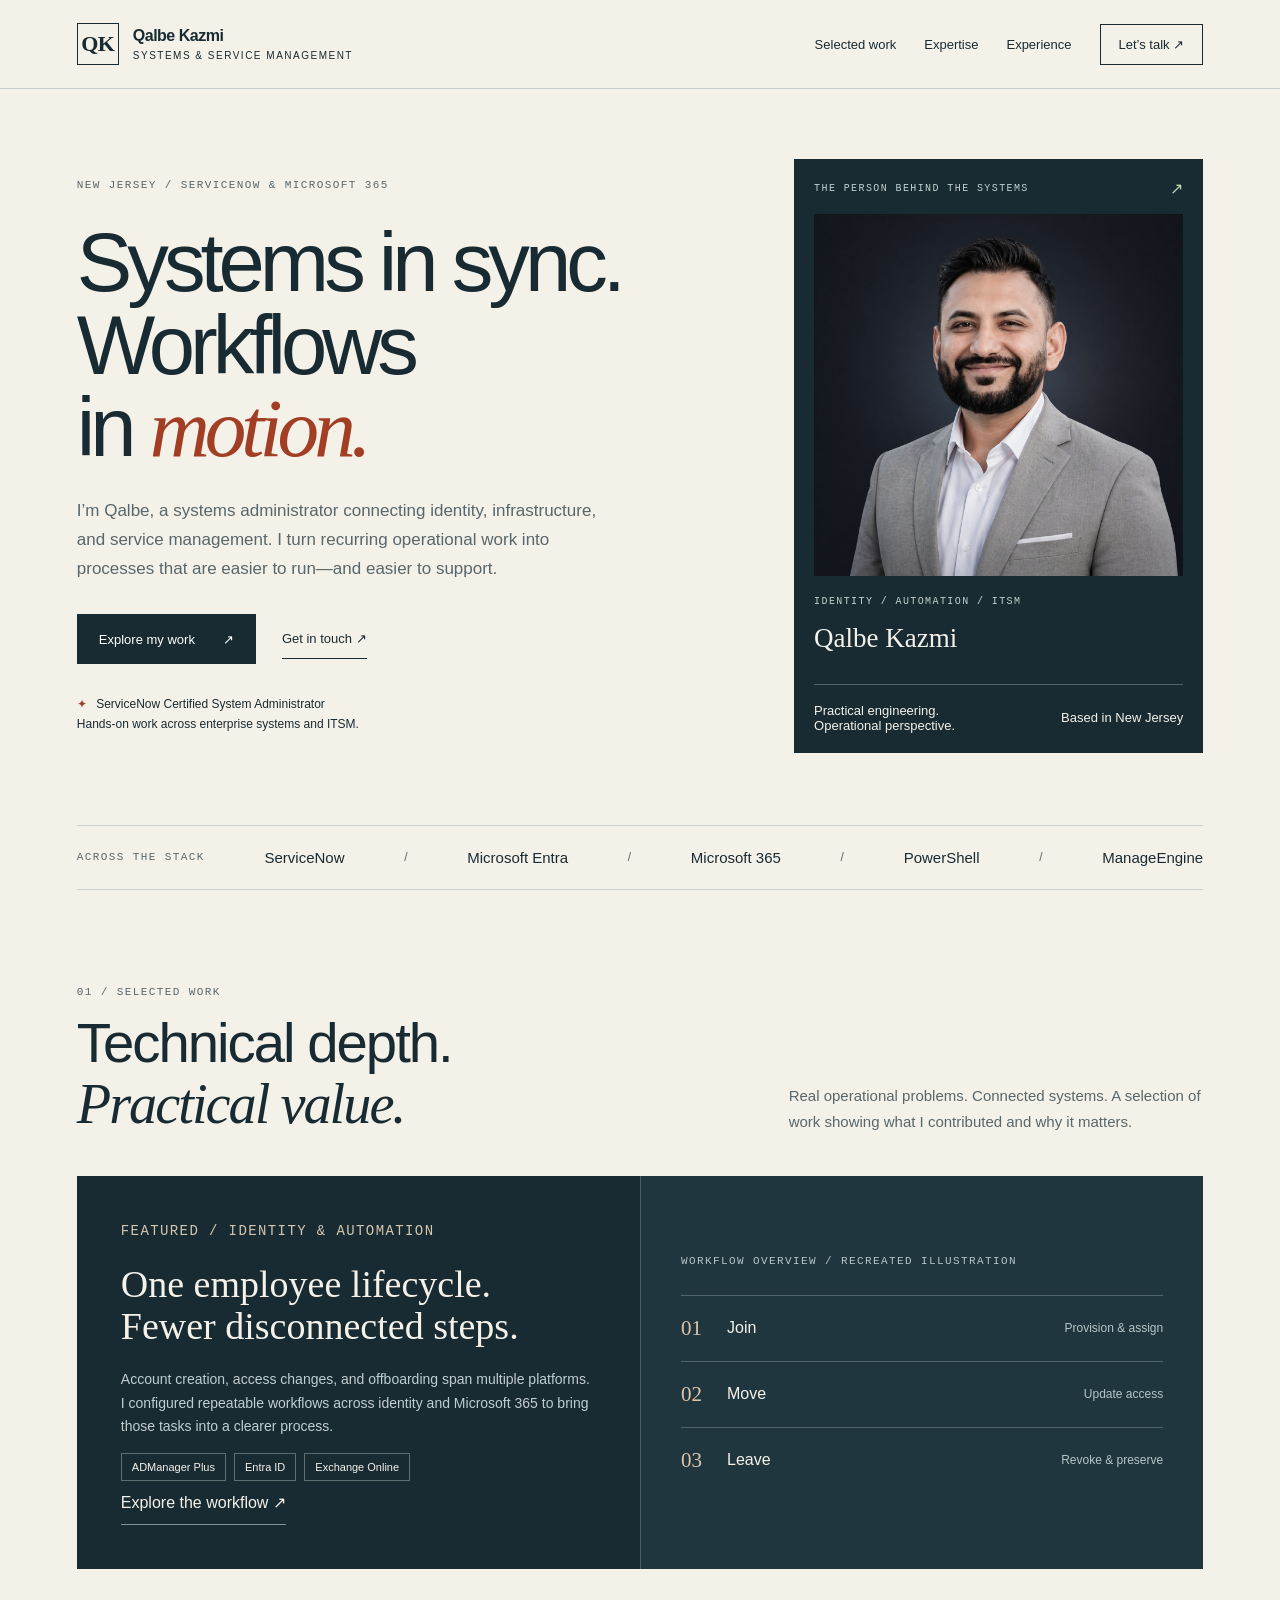
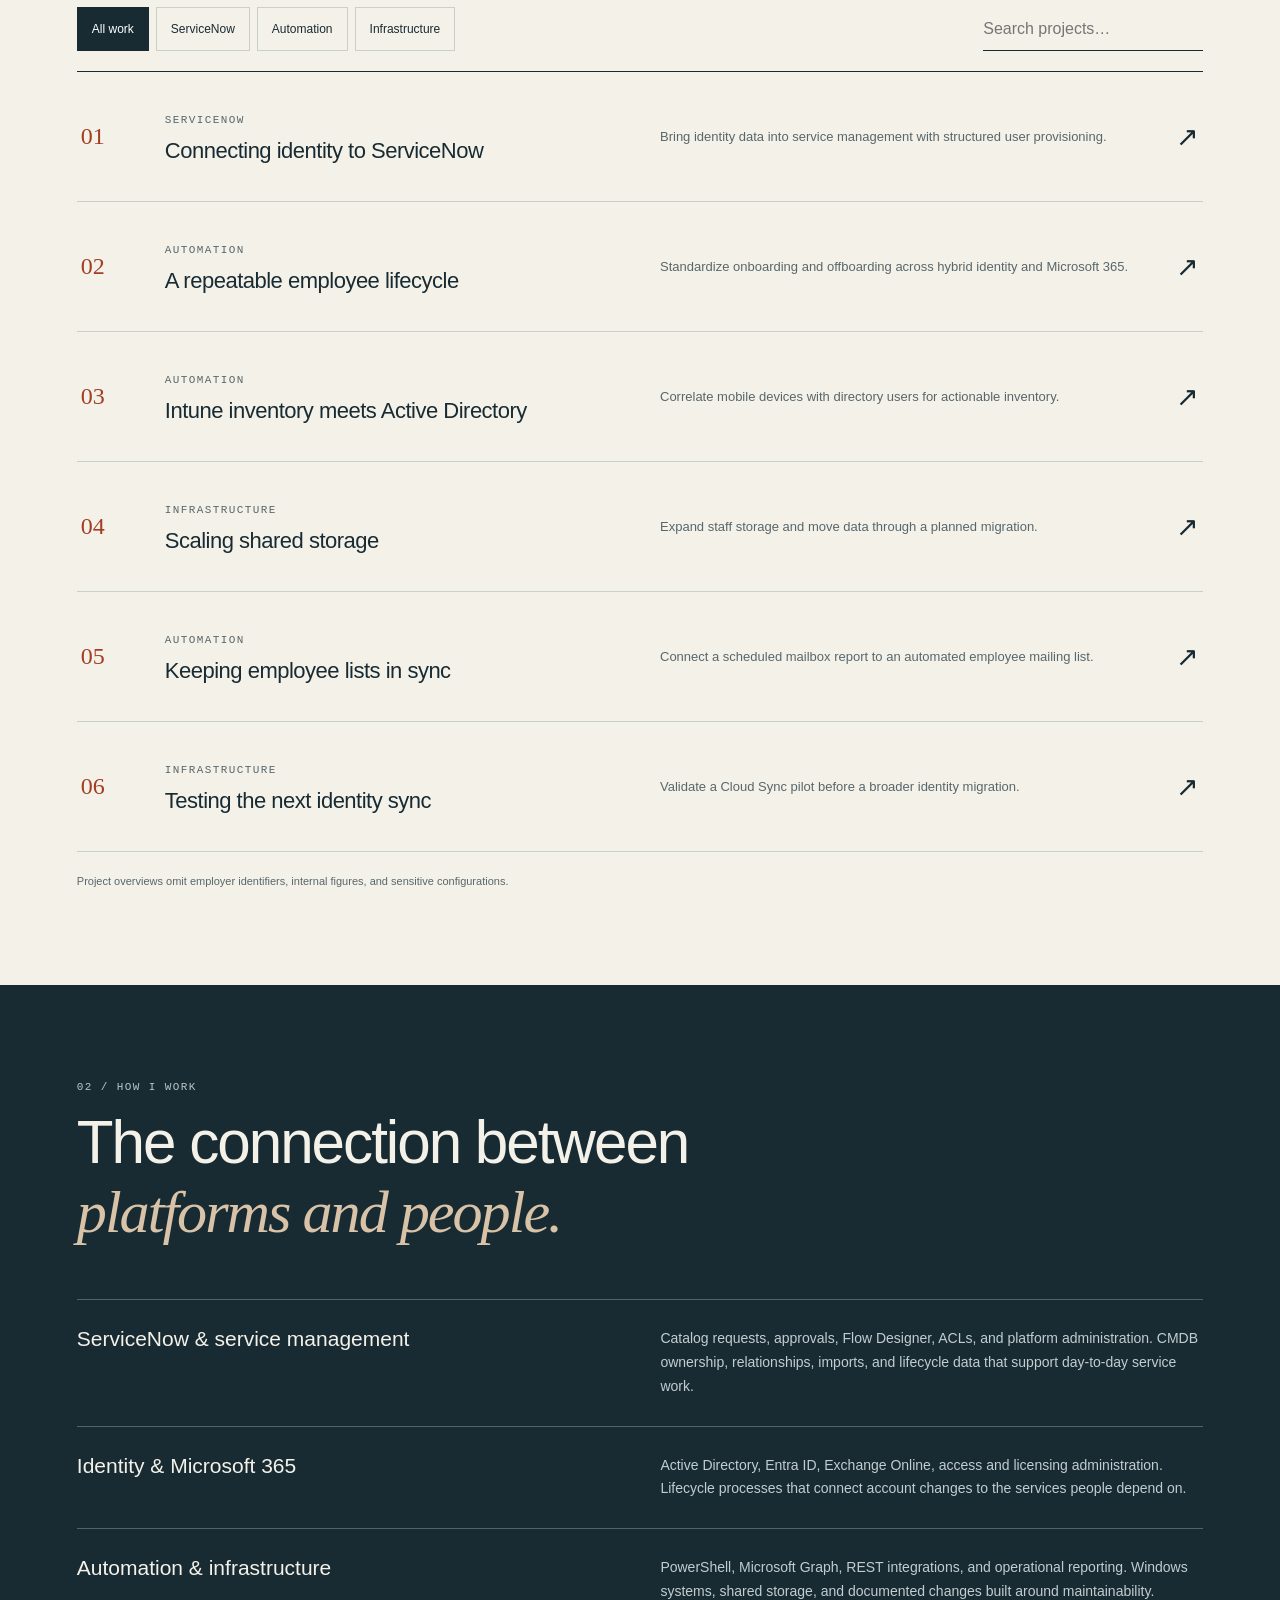
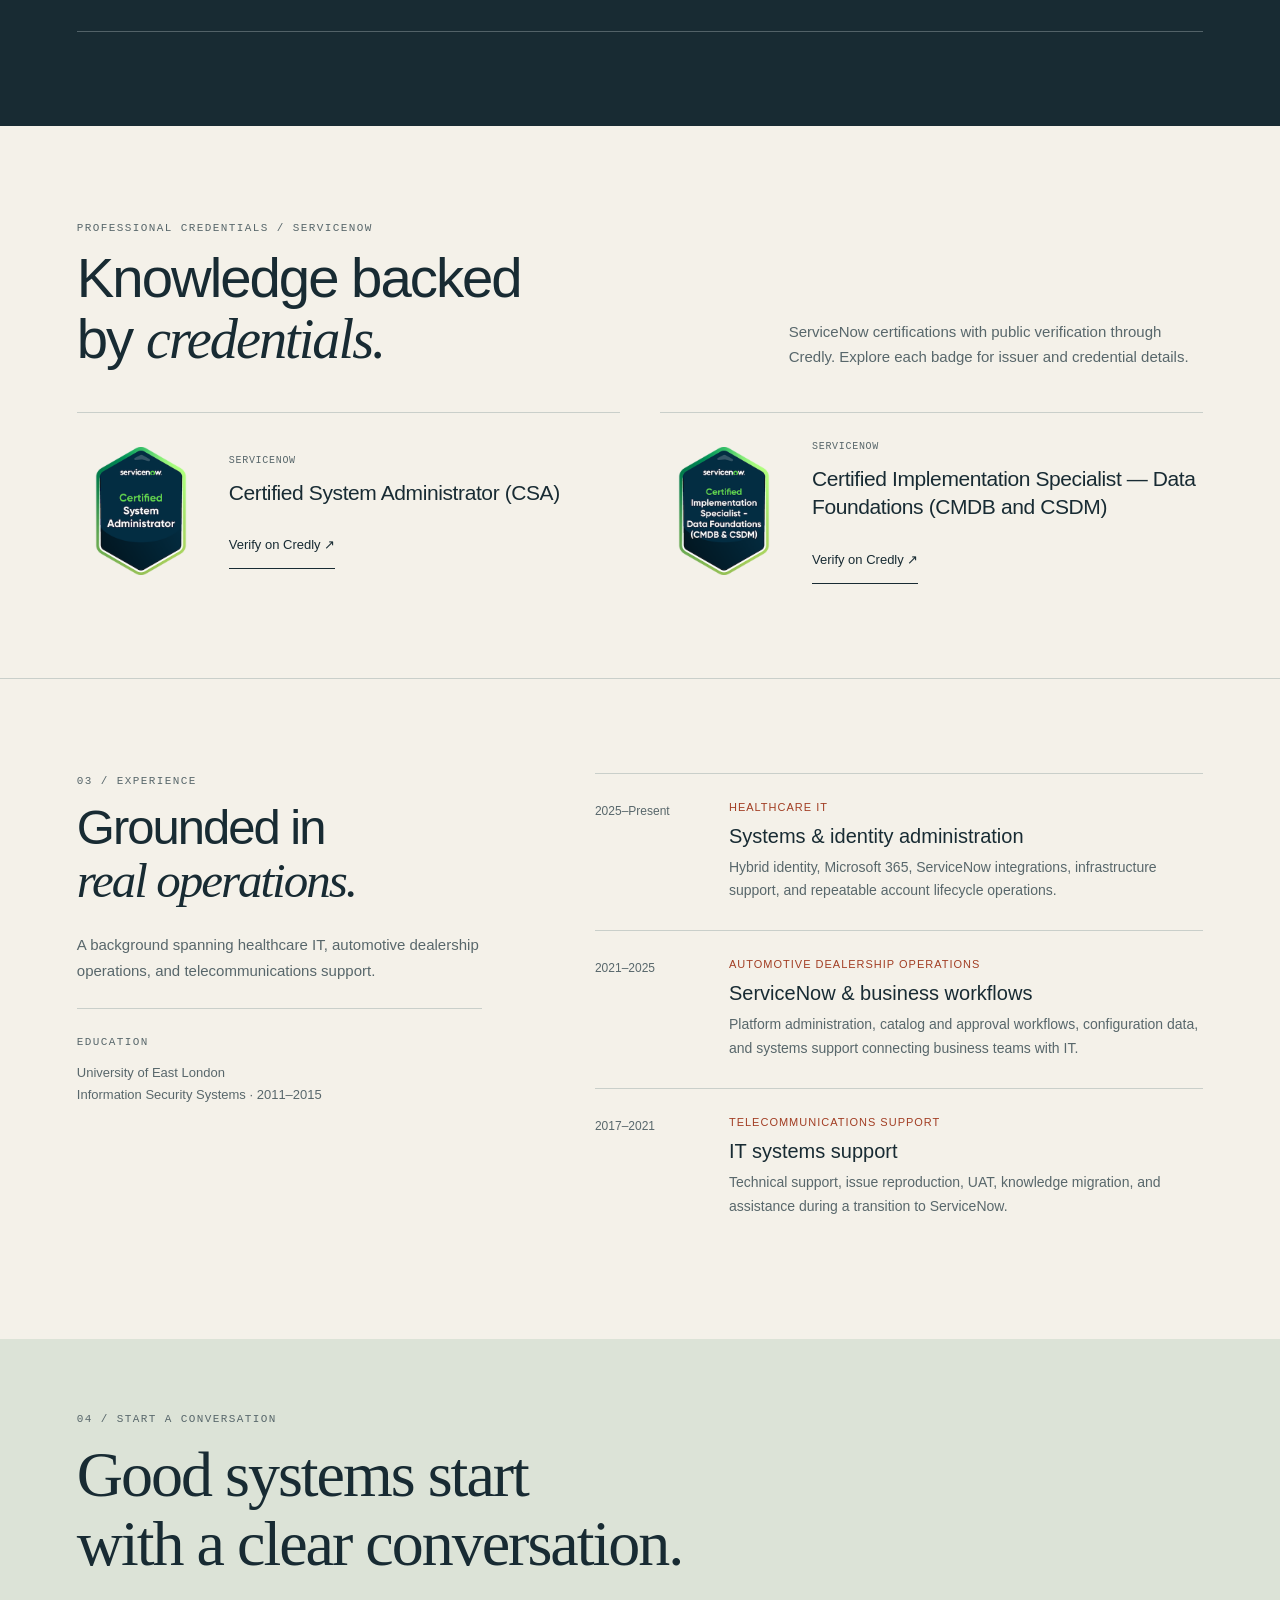
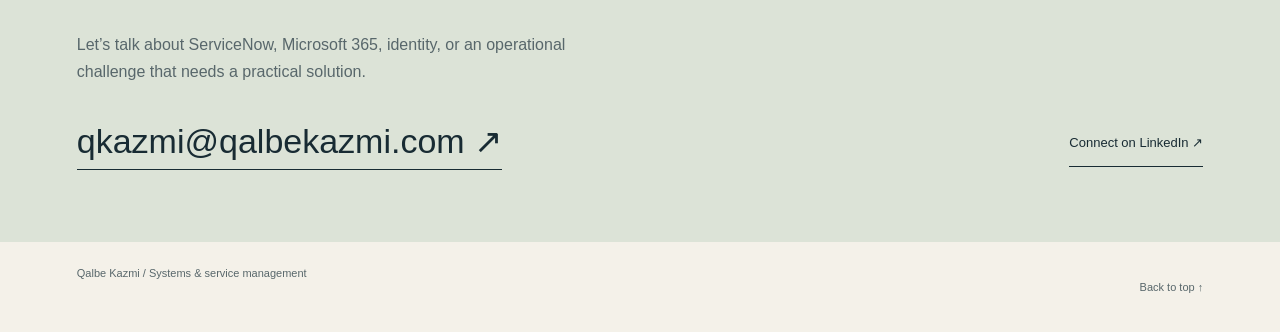
==== commit ee984259: "fix: remove certification issue dates from portfolio" ====
--- a/index.html
+++ b/index.html
@@ -13,7 +13,7 @@
 <div class="wrap"><div class="marquee"><span class="mono">Across the stack</span><strong>ServiceNow</strong><span aria-hidden="true">/</span><strong>Microsoft Entra</strong><span aria-hidden="true">/</span><strong>Microsoft 365</strong><span aria-hidden="true">/</span><strong>PowerShell</strong><span aria-hidden="true">/</span><strong>ManageEngine</strong></div></div>
 <section id="work" class="wrap section"><div class="section-head"><div><p class="eyebrow">01 / Selected work</p><h2>Technical depth.<br><em>Practical value.</em></h2></div><p>Real operational problems. Connected systems. A selection of work showing what I contributed and why it matters.</p></div><article class="featured"><div class="feature-copy"><p class="eyebrow">Featured / Identity & automation</p><h3>One employee lifecycle.<br>Fewer disconnected steps.</h3><p>Account creation, access changes, and offboarding span multiple platforms. I configured repeatable workflows across identity and Microsoft 365 to bring those tasks into a clearer process.</p><div class="tools"><span class="tag">ADManager Plus</span><span class="tag">Entra ID</span><span class="tag">Exchange Online</span></div><button class="feature-open">Explore the workflow <span aria-hidden="true">↗</span></button></div><div class="workflow" aria-label="Conceptual employee lifecycle diagram"><p class="mono">Workflow overview / Recreated illustration</p><div class="flow-step"><span>01</span><strong>Join</strong><small>Provision & assign</small></div><div class="flow-step"><span>02</span><strong>Move</strong><small>Update access</small></div><div class="flow-step"><span>03</span><strong>Leave</strong><small>Revoke & preserve</small></div></div></article><div class="project-toolbar"><div class="filters" role="group" aria-label="Filter projects"><button class="filter" data-filter="All" aria-pressed="true">All work</button><button class="filter" data-filter="ServiceNow" aria-pressed="false">ServiceNow</button><button class="filter" data-filter="Automation" aria-pressed="false">Automation</button><button class="filter" data-filter="Infrastructure" aria-pressed="false">Infrastructure</button></div><label><span class="sr-only">Search projects</span><input class="search" type="search" placeholder="Search projects…" id="search"></label></div><p id="count" class="sr-only" role="status" aria-live="polite"></p><div class="project-list" id="projects"></div><p id="empty" hidden>No projects match. Try a different keyword or category.</p><p style="font-size:11px;color:var(--muted);margin:20px 0 0">Project overviews omit employer identifiers, internal figures, and sensitive configurations.</p></section>
 <section id="expertise" class="night"><div class="wrap section"><p class="eyebrow" id="about">02 / How I work</p><h2>The connection between<br><em>platforms and people.</em></h2><div class="expertise-list"><div class="expertise-row"><h3>ServiceNow & service management</h3><p>Catalog requests, approvals, Flow Designer, ACLs, and platform administration. CMDB ownership, relationships, imports, and lifecycle data that support day-to-day service work.</p></div><div class="expertise-row"><h3>Identity & Microsoft 365</h3><p>Active Directory, Entra ID, Exchange Online, access and licensing administration. Lifecycle processes that connect account changes to the services people depend on.</p></div><div class="expertise-row"><h3>Automation & infrastructure</h3><p>PowerShell, Microsoft Graph, REST integrations, and operational reporting. Windows systems, shared storage, and documented changes built around maintainability.</p></div></div></div></section>
-<section id="certifications" class="wrap section certifications" aria-labelledby="certifications-title"><div class="section-head"><div><p class="eyebrow">Professional credentials / ServiceNow</p><h2 id="certifications-title">Knowledge backed<br>by <em>credentials.</em></h2></div><p>ServiceNow certifications with public verification through Credly. Explore each badge for issuer and credential details.</p></div><div class="credential-list"><article class="credential"><a class="badge-link" href="https://www.credly.com/badges/29ebd944-6505-4ada-a078-04feebbdc6ec/public_url" target="_blank" rel="noopener noreferrer" aria-label="Verify ServiceNow Certified System Administrator badge on Credly (opens in a new tab)"><img src="assets/servicenow-csa.png" alt="ServiceNow Certified System Administrator badge" width="128" height="128" loading="lazy"></a><div><p class="eyebrow">ServiceNow · Issued July 10, 2025</p><h3>Certified System Administrator <span>(CSA)</span></h3><a class="underlink" href="https://www.credly.com/badges/29ebd944-6505-4ada-a078-04feebbdc6ec/public_url" target="_blank" rel="noopener noreferrer">Verify on Credly ↗<span class="sr-only">: Certified System Administrator (opens in a new tab)</span></a></div></article><article class="credential"><a class="badge-link" href="https://www.credly.com/badges/7add255d-192f-43ce-9f97-c411e505c777/public_url" target="_blank" rel="noopener noreferrer" aria-label="Verify ServiceNow Data Foundations badge on Credly (opens in a new tab)"><img src="assets/servicenow-data-foundations.png" alt="ServiceNow Certified Implementation Specialist Data Foundations badge" width="128" height="128" loading="lazy"></a><div><p class="eyebrow">ServiceNow · Issued June 20, 2026</p><h3>Certified Implementation Specialist — Data Foundations <span>(CMDB and CSDM)</span></h3><a class="underlink" href="https://www.credly.com/badges/7add255d-192f-43ce-9f97-c411e505c777/public_url" target="_blank" rel="noopener noreferrer">Verify on Credly ↗<span class="sr-only">: Data Foundations (opens in a new tab)</span></a></div></article></div></section><section id="experience" class="wrap section experience"><div><p class="eyebrow">03 / Experience</p><h2>Grounded in<br><em>real operations.</em></h2><p style="color:var(--muted);font-size:15px;margin-top:24px">A background spanning healthcare IT, automotive dealership operations, and telecommunications support.</p><div class="education"><span class="eyebrow">Education</span><p style="margin:10px 0 0">University of East London<br>Information Security Systems · 2011–2015</p></div></div><div><article class="career-row"><div class="when">2025–Present</div><div><div class="sector">Healthcare IT</div><h3>Systems & identity administration</h3><p>Hybrid identity, Microsoft 365, ServiceNow integrations, infrastructure support, and repeatable account lifecycle operations.</p></div></article><article class="career-row"><div class="when">2021–2025</div><div><div class="sector">Automotive dealership operations</div><h3>ServiceNow & business workflows</h3><p>Platform administration, catalog and approval workflows, configuration data, and systems support connecting business teams with IT.</p></div></article><article class="career-row"><div class="when">2017–2021</div><div><div class="sector">Telecommunications support</div><h3>IT systems support</h3><p>Technical support, issue reproduction, UAT, knowledge migration, and assistance during a transition to ServiceNow.</p></div></article></div></section>
+<section id="certifications" class="wrap section certifications" aria-labelledby="certifications-title"><div class="section-head"><div><p class="eyebrow">Professional credentials / ServiceNow</p><h2 id="certifications-title">Knowledge backed<br>by <em>credentials.</em></h2></div><p>ServiceNow certifications with public verification through Credly. Explore each badge for issuer and credential details.</p></div><div class="credential-list"><article class="credential"><a class="badge-link" href="https://www.credly.com/badges/29ebd944-6505-4ada-a078-04feebbdc6ec/public_url" target="_blank" rel="noopener noreferrer" aria-label="Verify ServiceNow Certified System Administrator badge on Credly (opens in a new tab)"><img src="assets/servicenow-csa.png" alt="ServiceNow Certified System Administrator badge" width="128" height="128" loading="lazy"></a><div><p class="eyebrow">ServiceNow</p><h3>Certified System Administrator <span>(CSA)</span></h3><a class="underlink" href="https://www.credly.com/badges/29ebd944-6505-4ada-a078-04feebbdc6ec/public_url" target="_blank" rel="noopener noreferrer">Verify on Credly ↗<span class="sr-only">: Certified System Administrator (opens in a new tab)</span></a></div></article><article class="credential"><a class="badge-link" href="https://www.credly.com/badges/7add255d-192f-43ce-9f97-c411e505c777/public_url" target="_blank" rel="noopener noreferrer" aria-label="Verify ServiceNow Data Foundations badge on Credly (opens in a new tab)"><img src="assets/servicenow-data-foundations.png" alt="ServiceNow Certified Implementation Specialist Data Foundations badge" width="128" height="128" loading="lazy"></a><div><p class="eyebrow">ServiceNow</p><h3>Certified Implementation Specialist — Data Foundations <span>(CMDB and CSDM)</span></h3><a class="underlink" href="https://www.credly.com/badges/7add255d-192f-43ce-9f97-c411e505c777/public_url" target="_blank" rel="noopener noreferrer">Verify on Credly ↗<span class="sr-only">: Data Foundations (opens in a new tab)</span></a></div></article></div></section><section id="experience" class="wrap section experience"><div><p class="eyebrow">03 / Experience</p><h2>Grounded in<br><em>real operations.</em></h2><p style="color:var(--muted);font-size:15px;margin-top:24px">A background spanning healthcare IT, automotive dealership operations, and telecommunications support.</p><div class="education"><span class="eyebrow">Education</span><p style="margin:10px 0 0">University of East London<br>Information Security Systems · 2011–2015</p></div></div><div><article class="career-row"><div class="when">2025–Present</div><div><div class="sector">Healthcare IT</div><h3>Systems & identity administration</h3><p>Hybrid identity, Microsoft 365, ServiceNow integrations, infrastructure support, and repeatable account lifecycle operations.</p></div></article><article class="career-row"><div class="when">2021–2025</div><div><div class="sector">Automotive dealership operations</div><h3>ServiceNow & business workflows</h3><p>Platform administration, catalog and approval workflows, configuration data, and systems support connecting business teams with IT.</p></div></article><article class="career-row"><div class="when">2017–2021</div><div><div class="sector">Telecommunications support</div><h3>IT systems support</h3><p>Technical support, issue reproduction, UAT, knowledge migration, and assistance during a transition to ServiceNow.</p></div></article></div></section>
 <section id="contact" class="contact"><div class="wrap"><p class="eyebrow">04 / Start a conversation</p><h2>Good systems start<br>with a clear conversation.</h2><p style="color:var(--muted);max-width:560px">Let’s talk about ServiceNow, Microsoft 365, identity, or an operational challenge that needs a practical solution.</p><div class="contact-links"><a class="email" href="mailto:qkazmi@qalbekazmi.com">qkazmi@qalbekazmi.com ↗</a><a class="underlink" href="https://www.linkedin.com/in/qalbekazmi/" target="_blank" rel="noopener noreferrer">Connect on LinkedIn ↗</a></div></div></section></main><footer class="wrap footer"><span>Qalbe Kazmi / Systems & service management</span><a href="#main" style="padding:14px 0">Back to top ↑</a></footer>
 <dialog id="project-dialog" aria-labelledby="dialog-title"><button class="close" aria-label="Close project details">×</button><p id="dialog-category" class="eyebrow"></p><h2 id="dialog-title"></h2><p id="dialog-summary"></p><div id="dialog-content"></div><p class="dialog-note">Professional project overview. Employer identifiers, internal figures, and sensitive configurations are omitted.</p></dialog>
 <script>
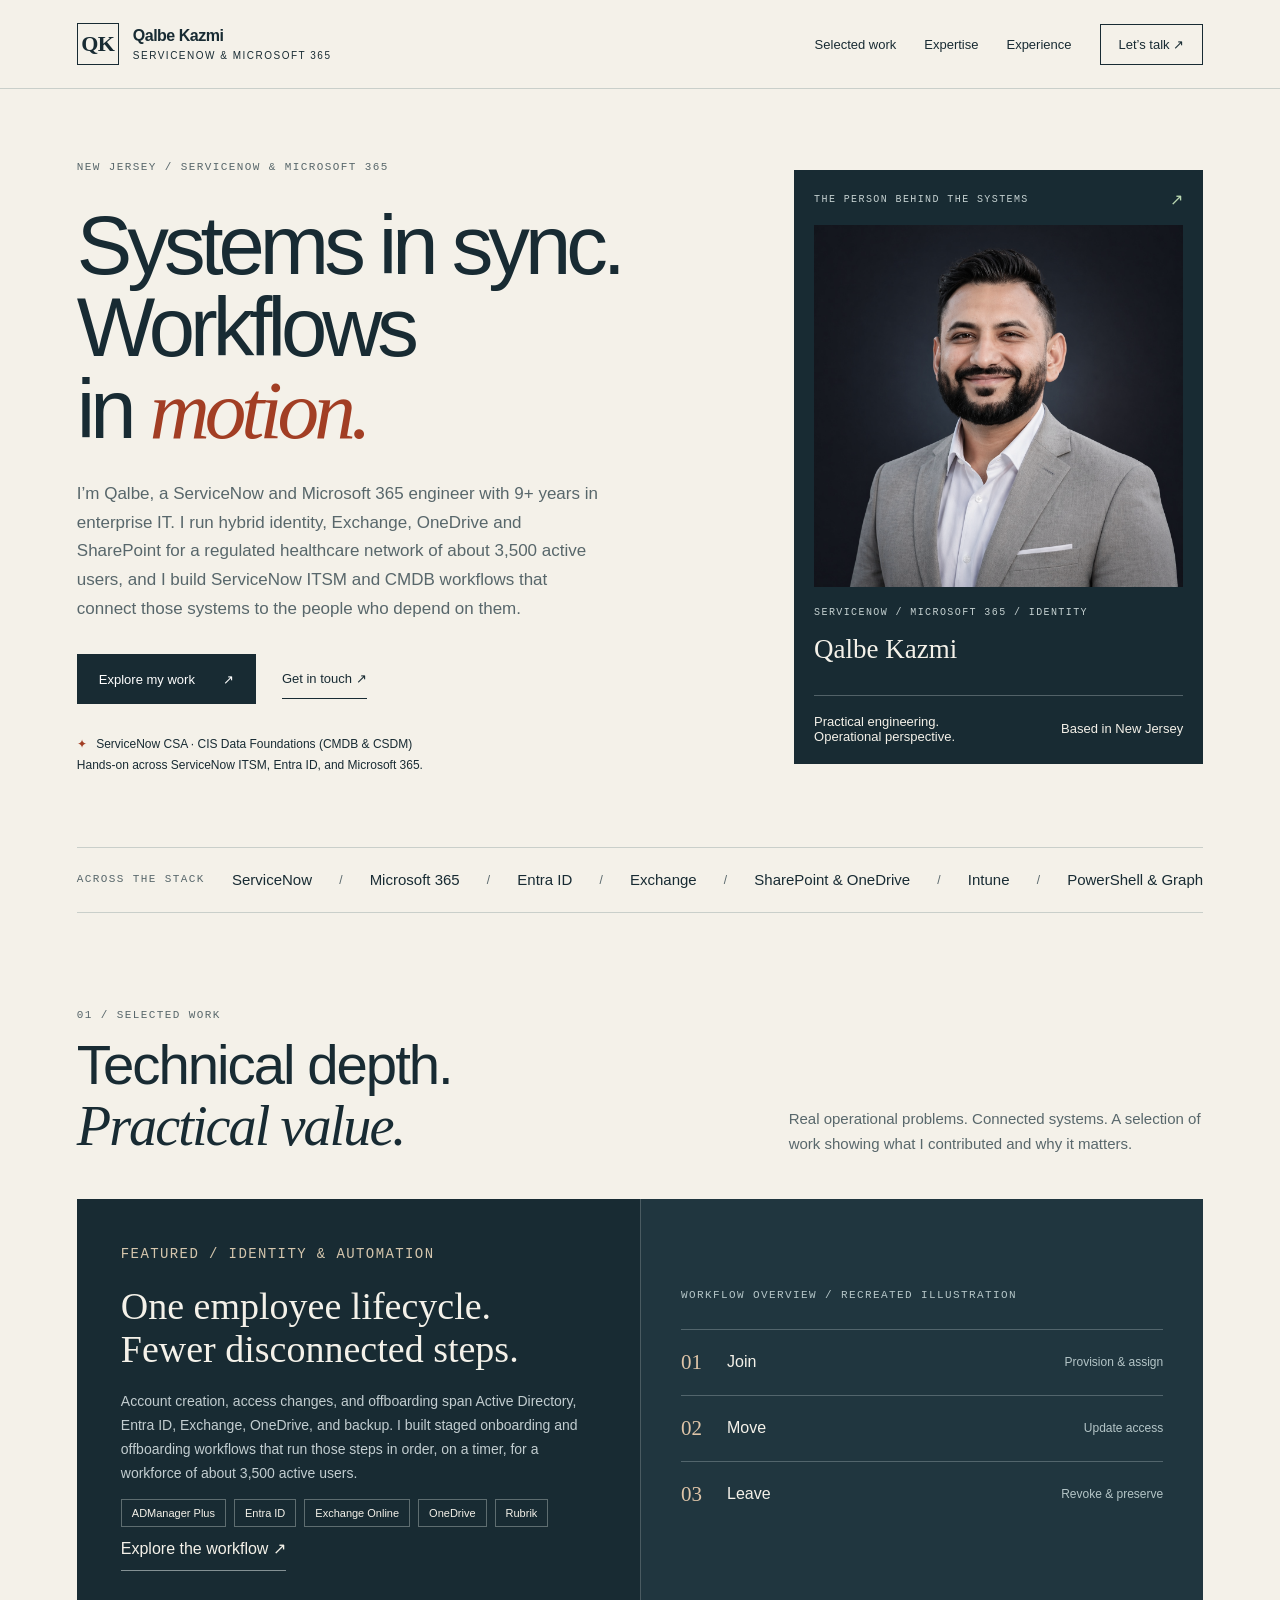
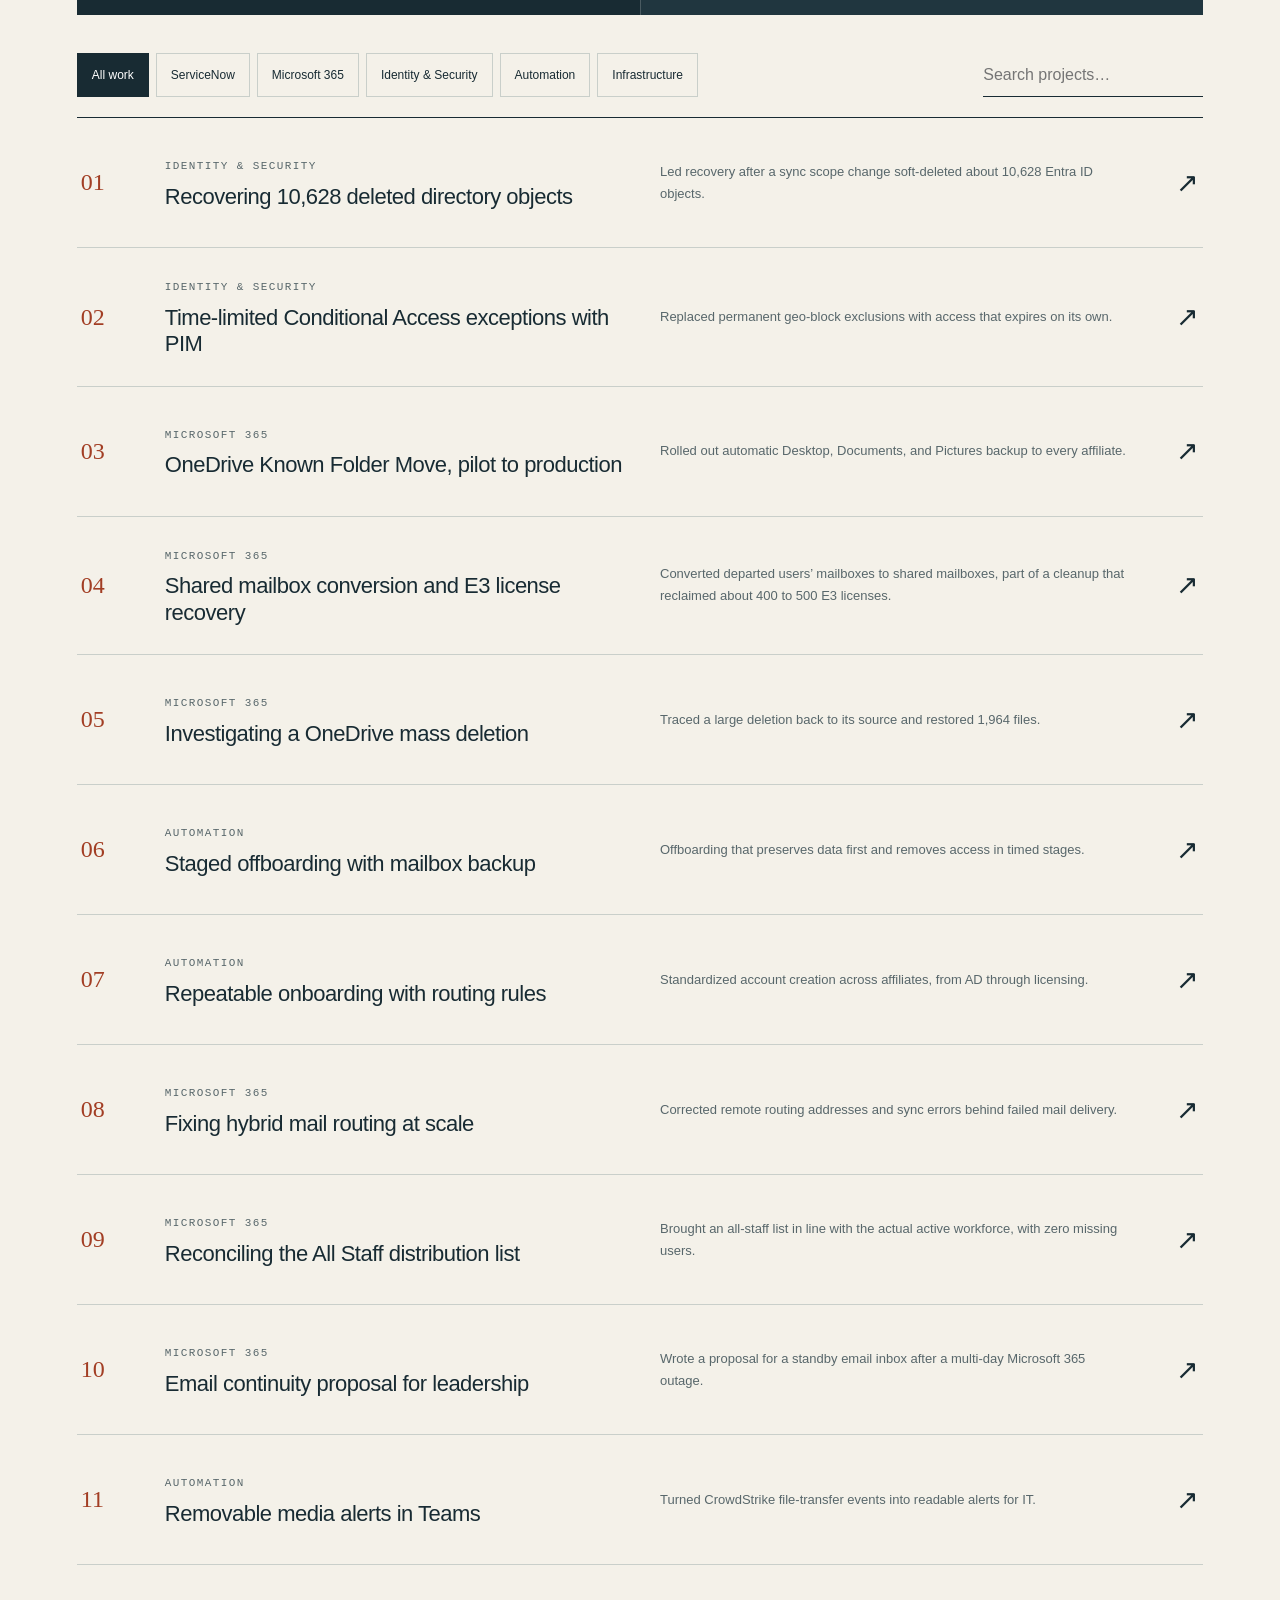
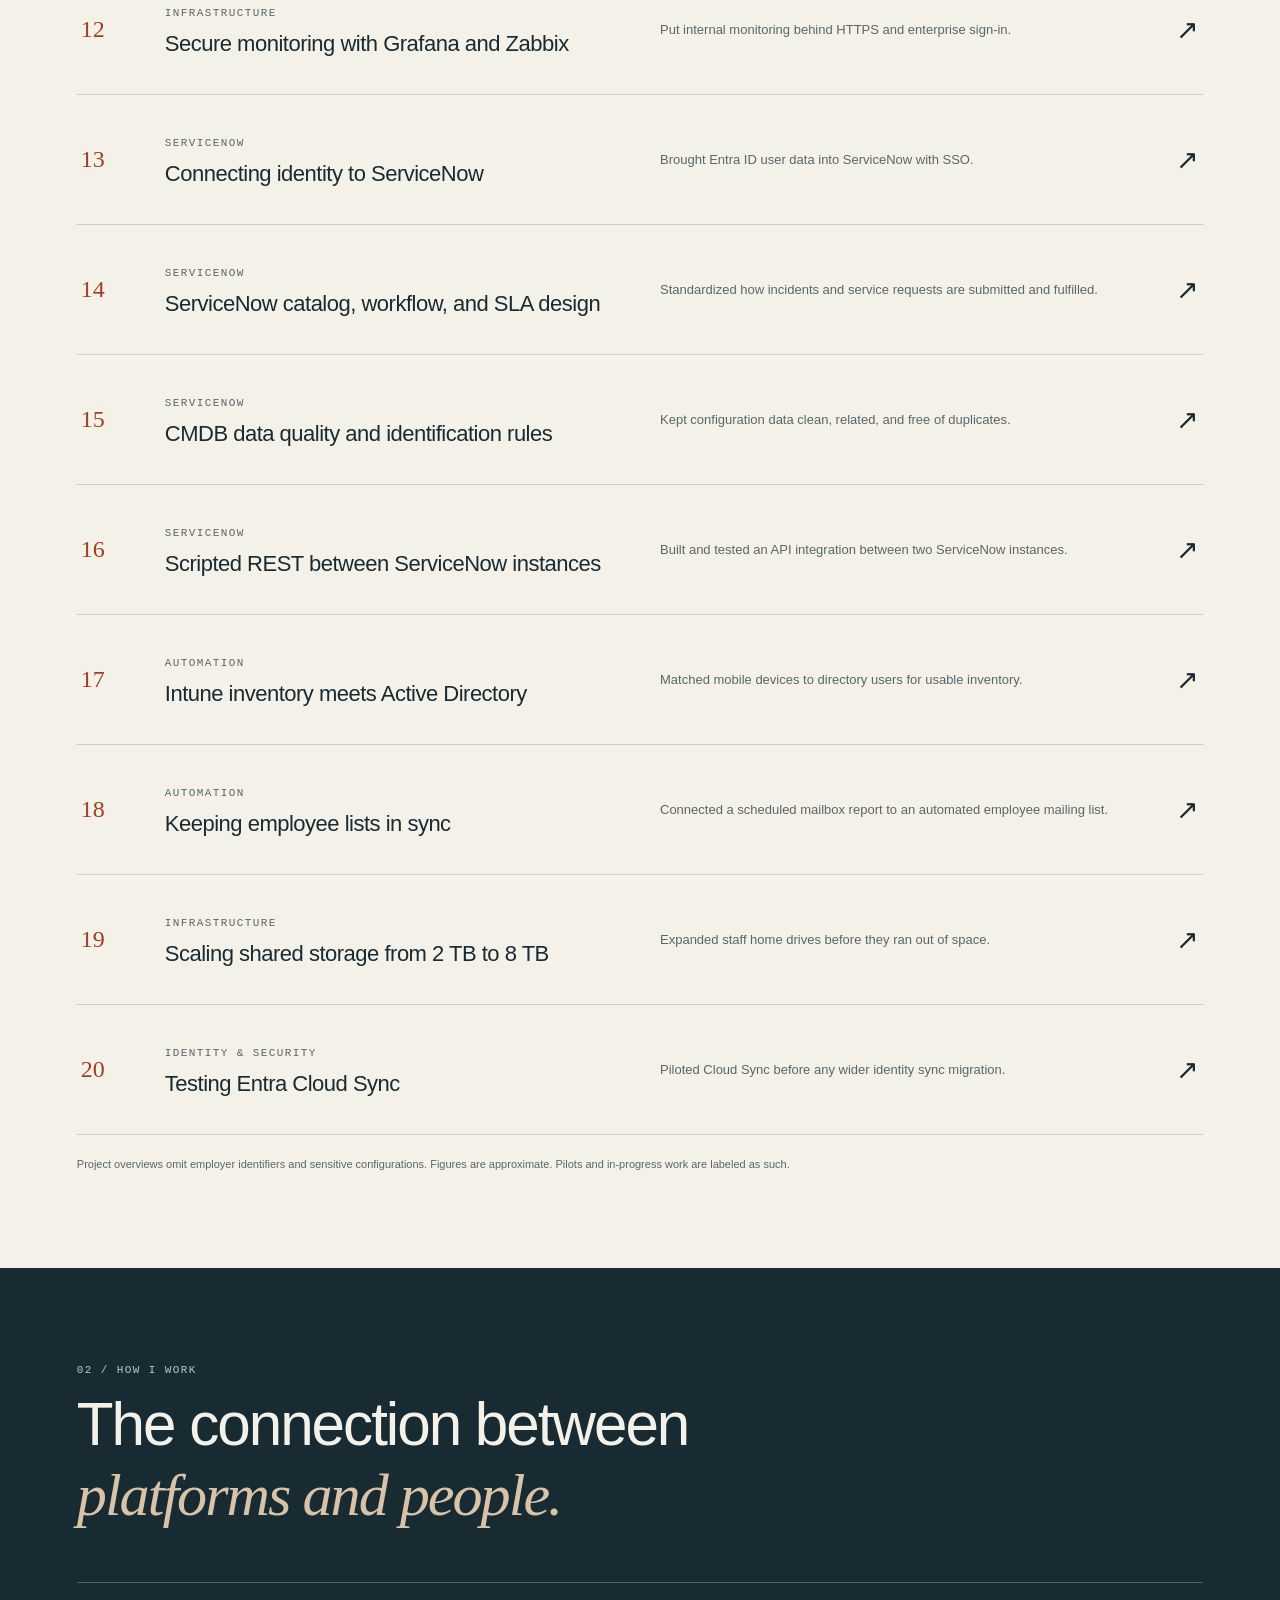
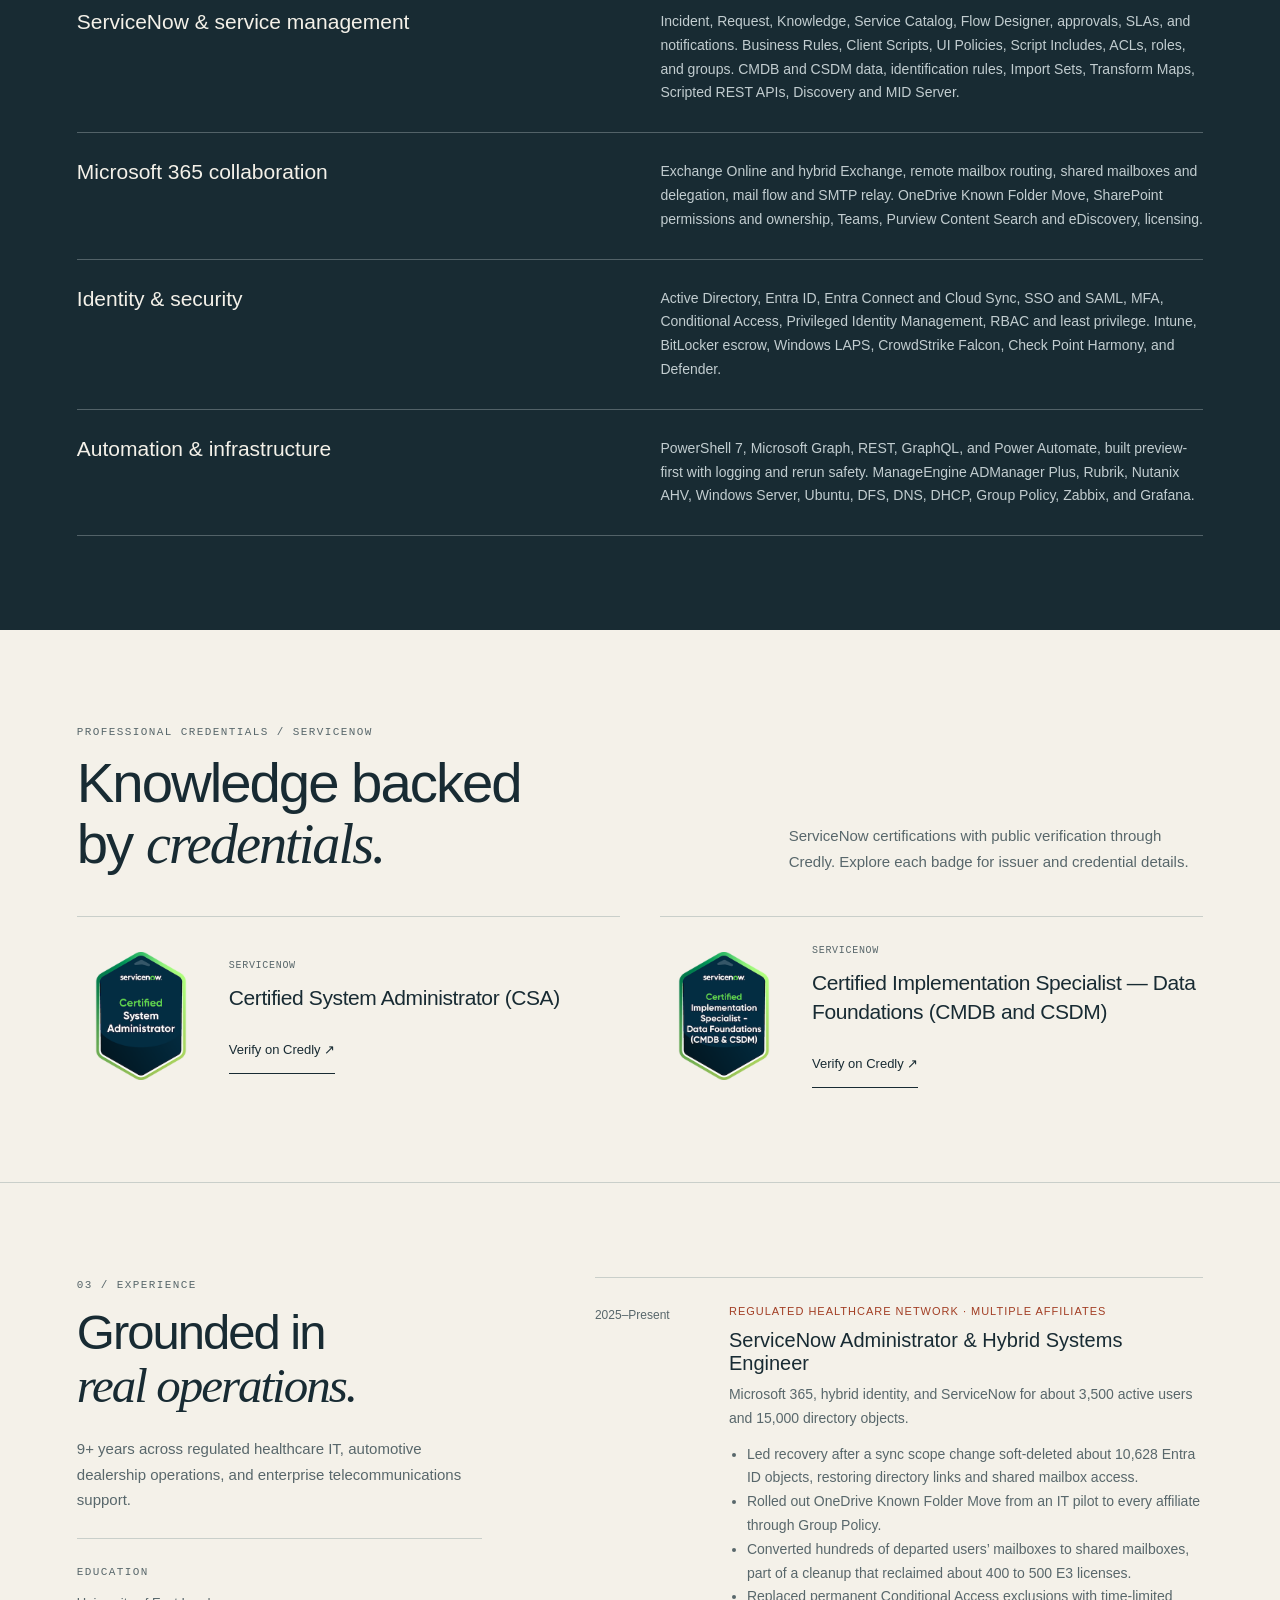
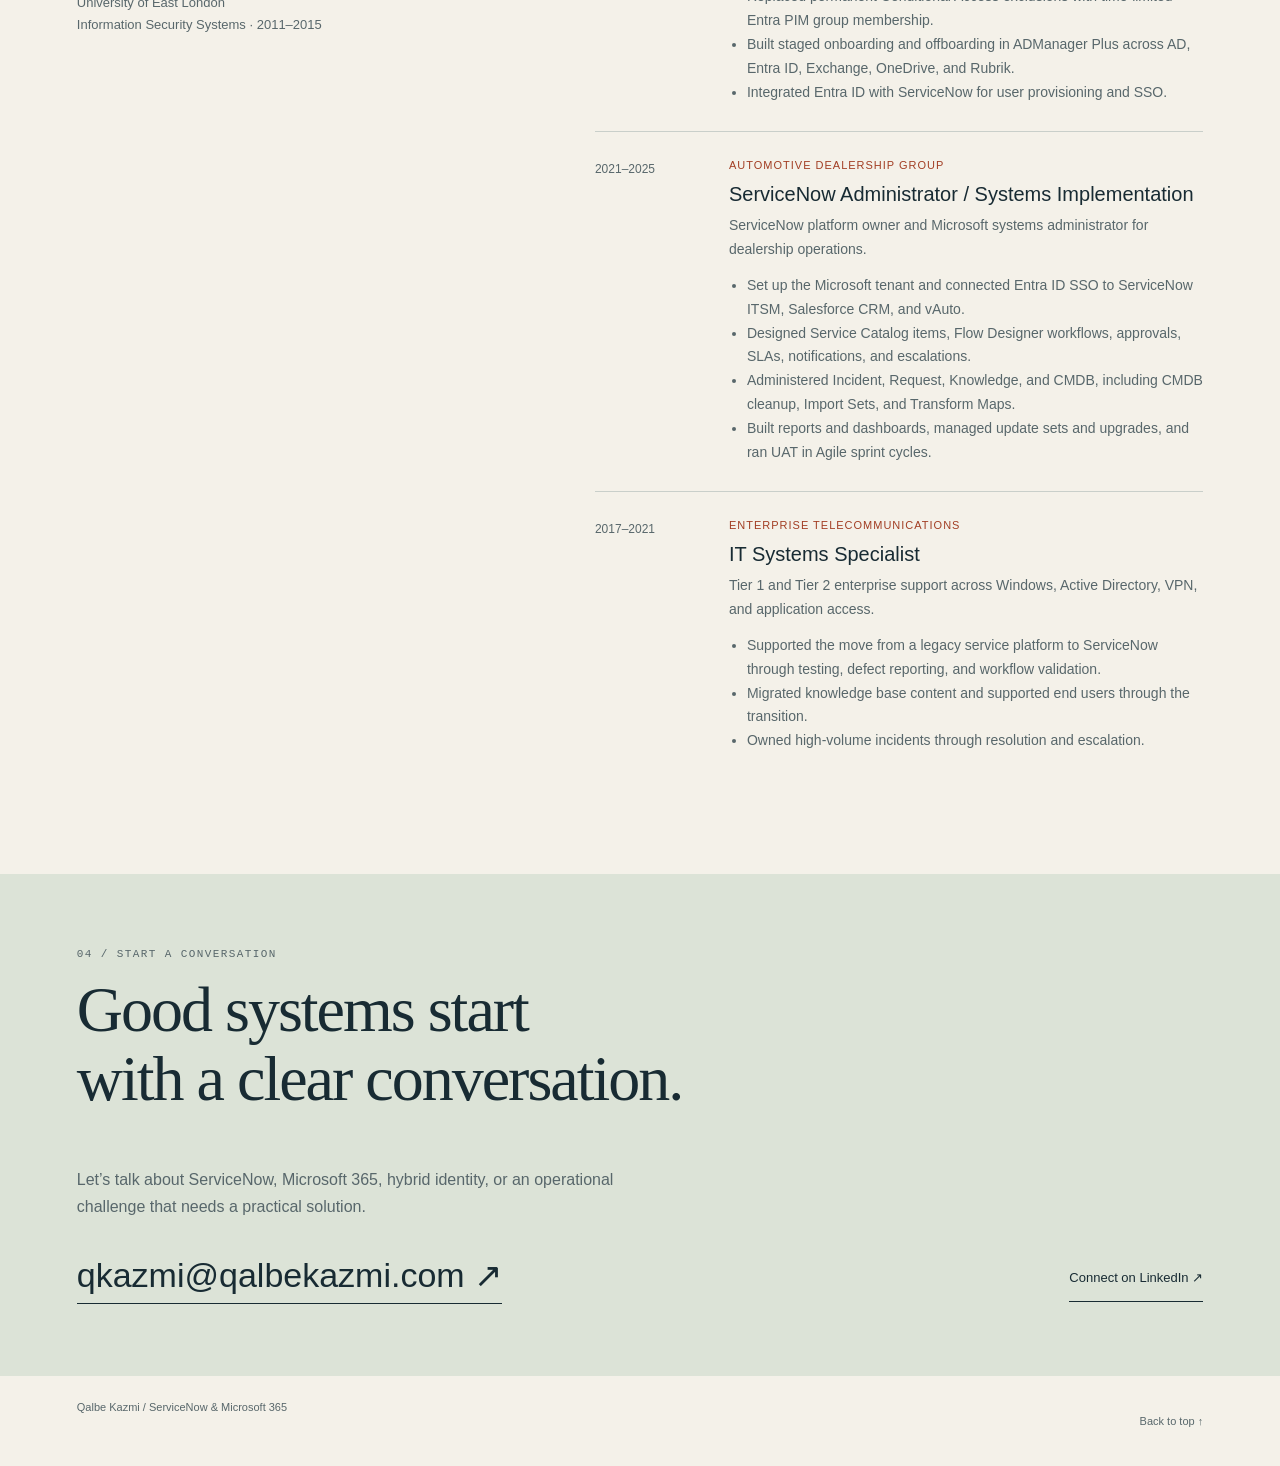
==== commit e2cb667f: "Expand portfolio: ServiceNow + M365 positioning, 20 projects with figures - Reframe headline, meta, " ====
--- a/index.html
+++ b/index.html
@@ -1,5 +1,5 @@
 <!doctype html>
-<html lang="en"><head><meta charset="utf-8"><meta name="viewport" content="width=device-width,initial-scale=1"><title>Qalbe Kazmi — Systems in sync</title><link rel="canonical" href="https://qalbekazmi.com/"><meta name="theme-color" content="#182b33"><meta property="og:type" content="website"><meta property="og:title" content="Qalbe Kazmi — Systems in sync"><meta property="og:description" content="ServiceNow and Microsoft 365 systems administration. Selected work in identity, automation and enterprise infrastructure."><meta property="og:url" content="https://qalbekazmi.com/"><meta property="og:image" content="https://qalbekazmi.com/portrait.jpg"><meta name="description" content="ServiceNow and Microsoft 365 systems administration. Selected work in identity, automation and enterprise infrastructure.">
+<html lang="en"><head><meta charset="utf-8"><meta name="viewport" content="width=device-width,initial-scale=1"><title>Qalbe Kazmi — ServiceNow & Microsoft 365 Engineer</title><link rel="icon" href="data:image/svg+xml,%3Csvg xmlns=%27http://www.w3.org/2000/svg%27 viewBox=%270 0 64 64%27%3E%3Crect width=%2764%27 height=%2764%27 rx=%2712%27 fill=%27%23182b33%27/%3E%3Ctext x=%2732%27 y=%2742%27 font-family=%27Georgia,serif%27 font-size=%2728%27 text-anchor=%27middle%27 fill=%27white%27%3EQK%3C/text%3E%3C/svg%3E"><link rel="canonical" href="https://qalbekazmi.com/"><meta name="theme-color" content="#182b33"><meta property="og:type" content="website"><meta property="og:title" content="Qalbe Kazmi — ServiceNow & Microsoft 365 Engineer"><meta property="og:description" content="ServiceNow and Microsoft 365 engineering: ITSM, CMDB, hybrid identity, Exchange, OneDrive and SharePoint, Entra Conditional Access and PIM, and PowerShell automation."><meta property="og:url" content="https://qalbekazmi.com/"><meta property="og:image" content="https://qalbekazmi.com/portrait.jpg"><meta name="description" content="ServiceNow and Microsoft 365 engineering: ITSM, CMDB, hybrid identity, Exchange, OneDrive and SharePoint, Entra Conditional Access and PIM, and PowerShell automation.">
 <style>
 :root{--paper:#f4f1e9;--ink:#182b33;--muted:#58676b;--line:#c9cfca;--rust:#a23e24;--white:#fffdf7;--night:#182b33;--mint:#dbe6d6;--serif:Georgia,'Times New Roman',serif;--sans:'Helvetica Neue',Arial,sans-serif}*{box-sizing:border-box}html{scroll-behavior:smooth;scroll-padding-top:110px}body{margin:0;color:var(--ink);background:var(--paper);font-family:var(--sans);-webkit-font-smoothing:antialiased}button,input{font:inherit}a{color:inherit}button,a{-webkit-tap-highlight-color:transparent}button{cursor:pointer}a:focus-visible,button:focus-visible,input:focus-visible{outline:3px solid var(--rust);outline-offset:5px}p{line-height:1.7}h1,h2,h3,p{margin-top:0}a{text-decoration:none}.wrap{max-width:1440px;margin:auto;padding-inline:6%}.eyebrow,.mono{font-family:'Courier New',monospace;font-size:11px;letter-spacing:1.4px;text-transform:uppercase;line-height:1.6}.eyebrow{color:var(--muted)}.skip{position:fixed;top:-80px;left:10px;background:white;padding:15px;z-index:100}.skip:focus{top:10px}header{position:sticky;top:0;background:var(--paper);z-index:20;border-bottom:1px solid var(--line)}.header-inner{height:88px;display:flex;align-items:center;justify-content:space-between;gap:24px}.brand{font-weight:700;display:flex;align-items:center;gap:14px;letter-spacing:-.5px}.monogram{display:grid;place-items:center;width:42px;height:42px;border:1px solid var(--ink);font-family:var(--serif);font-size:22px}.brand small{display:block;font-size:10px;font-weight:400;letter-spacing:1.5px;margin-top:5px;text-transform:uppercase}nav{display:flex;gap:28px;align-items:center;font-size:13px}nav a:not(.nav-contact):hover{text-decoration:underline;text-underline-offset:5px}.nav-contact{border:1px solid var(--ink);padding:12px 18px}.menu{display:none;min-height:44px;border:1px solid var(--line);background:none;padding:10px 14px}.hero{display:grid;grid-template-columns:1.35fr .85fr;gap:6%;padding-block:70px 72px;align-items:center}.hero h1{font-size:clamp(58px,6.5vw,100px);line-height:.99;letter-spacing:-5px;font-weight:400;margin:28px 0}.hero h1 em{font-family:var(--serif);font-weight:400;color:var(--rust)}.hero .intro{max-width:530px;color:var(--muted);font-size:17px}.hero-actions{display:flex;gap:26px;align-items:center;margin:30px 0}.cta{display:inline-flex;justify-content:space-between;align-items:center;gap:28px;min-height:50px;background:var(--ink);color:white;padding:15px 22px;font-size:13px}.cta:hover{background:var(--rust)}.underlink{font-size:13px;border-bottom:1px solid var(--ink);padding-block:12px}.qualification{font-size:12px;line-height:1.7;margin:24px 0 0}.qualification span{color:var(--rust);margin-right:6px}.profile{position:relative;background:var(--night);color:var(--paper);padding:20px}.portrait{width:100%;height:auto;aspect-ratio:1/.98;object-fit:cover;object-position:center 25%;display:block;filter:saturate(.65)}.photo-frame{position:relative;overflow:hidden}.portrait-caption{display:flex;justify-content:space-between;align-items:center;border-top:1px solid #526268;margin-top:22px;padding-top:18px;font-size:13px}.profile .mono{color:#c5d1d1;font-size:10px}.profile-name{font-family:var(--serif);font-size:27px;margin:6px 0 16px}.profile-top{display:flex;align-items:center;justify-content:space-between;margin-bottom:16px}.profile-top span:last-child{color:#b9d7b1}.marquee{border-block:1px solid var(--line);padding-block:23px;display:flex;justify-content:space-between;gap:20px;align-items:center;flex-wrap:wrap;color:var(--muted);font-size:12px}.marquee strong{color:var(--ink);font-size:15px;font-weight:500}.section{padding-block:94px}.section-head{display:grid;grid-template-columns:1.2fr .8fr;gap:8%;align-items:end;margin-bottom:42px}.section h2{font-size:clamp(40px,4.4vw,66px);font-weight:400;letter-spacing:-2px;line-height:1.08;margin-bottom:0}.section h2 em{font-family:var(--serif);font-weight:400}.section-head>p{color:var(--muted);font-size:15px;max-width:430px;margin-bottom:0}.featured{display:grid;grid-template-columns:1fr 1fr;background:var(--night);color:var(--paper);margin-bottom:38px}.feature-copy{padding:44px}.feature-copy h3{font-family:var(--serif);font-size:38px;line-height:1.12;font-weight:400;margin:20px 0}.feature-copy p{color:#c2cdd0;font-size:14px}.feature-copy .eyebrow{color:#d5c6ad}.feature-copy button{background:none;color:var(--paper);border:0;border-bottom:1px solid #849194;padding:12px 0;min-height:44px}.workflow{display:flex;flex-direction:column;justify-content:center;padding:40px;border-left:1px solid #4a5b61;background:#20363f}.workflow .mono{color:#b4c5c7;margin-bottom:24px}.flow-step{display:grid;grid-template-columns:34px 1fr auto;align-items:center;border-top:1px solid #52656c;padding:20px 0;gap:12px}.flow-step strong{font-size:16px;font-weight:500}.flow-step small{color:#b4c5c7;font-size:12px}.flow-step>span:first-child{font-family:var(--serif);font-size:21px;color:#dfc5a8}.tools{display:flex;flex-wrap:wrap;gap:8px}.tag{font-size:11px;border:1px solid #5e6d70;padding:7px 10px}.project-toolbar{display:flex;justify-content:space-between;gap:20px;margin-bottom:20px;align-items:center}.filters{display:flex;gap:7px;flex-wrap:wrap}.filter{border:1px solid var(--line);background:transparent;min-height:44px;padding:10px 14px;font-size:12px;color:var(--ink)}.filter[aria-pressed=true]{background:var(--ink);border-color:var(--ink);color:white}.search{width:220px;min-height:44px;border:0;border-bottom:1px solid var(--ink);background:transparent;padding:10px 0;color:var(--ink)}.sr-only{position:absolute;width:1px;height:1px;padding:0;overflow:hidden;clip:rect(0,0,0,0);white-space:nowrap}.project-list{border-top:1px solid var(--ink)}.project-row{display:grid;grid-template-columns:60px 1fr 1fr 44px;gap:24px;align-items:center;background:transparent;text-align:left;width:100%;color:var(--ink);border:0;border-bottom:1px solid var(--line);padding:28px 4px;min-height:130px}.project-row:hover{background:#e9e7dd}.project-row .index{font-family:var(--serif);font-size:24px;color:var(--rust)}.project-row h3{font-size:22px;line-height:1.2;font-weight:500;margin:8px 0 0;letter-spacing:-.5px}.project-row p{font-size:13px;color:var(--muted);margin:0}.arrow{font-size:27px;text-align:right}.night{background:var(--night);color:var(--paper)}.night .eyebrow{color:#b9c6c8}.night h2{max-width:820px;font-size:clamp(37px,4.7vw,69px);line-height:1.16}.night h2 em{color:#d9c3a8}.expertise-list{margin-top:52px;border-top:1px solid #526268}.expertise-row{display:grid;grid-template-columns:1fr 1.1fr;gap:8%;padding:27px 0;border-bottom:1px solid #526268}.expertise-row h3{font-size:21px;font-weight:400;margin:0}.expertise-row p{font-size:14px;color:#c2cdd0;margin:0}.experience{display:grid;grid-template-columns:.8fr 1.2fr;gap:10%}.experience h2{font-size:49px}.career-row{display:grid;grid-template-columns:110px 1fr;gap:24px;border-top:1px solid var(--line);padding:27px 0}.career-row .when{color:var(--muted);font-size:12px;line-height:1.7}.career-row h3{font-size:20px;margin:0 0 8px;font-weight:500}.career-row p{color:var(--muted);font-size:14px;margin:0}.sector{font-size:11px;letter-spacing:1px;text-transform:uppercase;color:var(--rust);margin-bottom:12px}.education{border-top:1px solid var(--line);padding-top:24px;margin-top:25px;font-size:13px;color:var(--muted)}.contact{background:#dce3d7;padding-block:72px}.contact h2{font-family:var(--serif);font-weight:400;font-size:clamp(44px,5vw,76px);letter-spacing:-2px;max-width:780px;line-height:1.08}.contact-links{display:flex;justify-content:space-between;gap:25px;align-items:center;margin-top:35px;flex-wrap:wrap}.email{font-size:clamp(18px,3vw,34px);border-bottom:1px solid var(--ink);padding-bottom:8px}.contact .underlink{min-height:44px}.footer{display:flex;justify-content:space-between;gap:20px;padding-block:25px;font-size:11px;color:var(--muted)}.preview-note{padding:12px 6%;background:#e7e2d5;color:#4a514e;font-size:11px;text-align:center}dialog{width:min(760px,calc(100% - 30px));max-height:88vh;border:1px solid var(--line);background:var(--white);color:var(--ink);padding:50px;overflow:auto}dialog::backdrop{background:#14252dda}dialog h2{font-family:var(--serif);font-size:42px;line-height:1.1;font-weight:400;letter-spacing:-1px;margin:18px 0 24px}dialog h3{font-size:12px;letter-spacing:1px;text-transform:uppercase;margin:25px 0 10px;color:var(--rust)}dialog p{font-size:15px;color:var(--muted)}.close{position:absolute;right:12px;top:10px;min-width:44px;min-height:44px;background:none;border:0;color:var(--ink);font-size:27px}.dialog-note{border-top:1px solid var(--line);padding-top:18px;font-size:11px!important;margin-top:28px}.scroll-progress{height:2px;background:var(--rust);position:fixed;top:0;left:0;width:0;z-index:30}
 @media(min-width:1600px){.hero{padding-block:90px}.hero h1{font-size:108px}}
@@ -8,26 +8,320 @@
 @media(prefers-reduced-motion:reduce){html{scroll-behavior:auto}*,*::before,*::after{animation:none!important;transition:none!important}}
 .certifications{border-bottom:1px solid var(--line)}.credential-list{display:grid;grid-template-columns:1fr 1fr;gap:40px}.credential{display:grid;grid-template-columns:128px 1fr;gap:24px;align-items:center;border-top:1px solid var(--line);padding-top:26px}.credential h3{font-size:21px;line-height:1.35;font-weight:500;letter-spacing:-.4px;margin:10px 0 18px}.credential h3 span{font-weight:400}.credential .eyebrow{font-size:10px;letter-spacing:.7px;margin-bottom:0}.badge-link{display:block;min-width:44px;min-height:44px}.badge-link img{display:block;width:128px;height:128px;object-fit:contain}.credential .underlink{display:inline-block;min-height:44px}@media(max-width:1000px){.credential-list{grid-template-columns:1fr;gap:30px}}@media(max-width:480px){.credential{grid-template-columns:82px 1fr;gap:18px;align-items:start}.badge-link img{width:82px;height:82px}.credential h3{font-size:18px}.credential .eyebrow{font-size:10px;line-height:1.7}}
 </style></head><body><a class="skip" href="#main">Skip to content</a><div class="scroll-progress" aria-hidden="true"></div>
-<header><div class="wrap header-inner"><a href="#main" class="brand" aria-label="Qalbe Kazmi home"><span class="monogram">QK</span><span>Qalbe Kazmi<small>Systems & service management</small></span></a><button class="menu" aria-expanded="false" aria-controls="navigation">Menu +</button><nav id="navigation" aria-label="Main navigation"><a href="#work">Selected work</a><a href="#expertise">Expertise</a><a href="#experience">Experience</a><a class="nav-contact" href="#contact">Let’s talk ↗</a></nav></div></header>
-<main id="main"><section class="wrap hero"><div><p class="eyebrow">New Jersey / ServiceNow & Microsoft 365</p><h1>Systems in sync.<br>Workflows<br>in <em>motion.</em></h1><p class="intro">I’m Qalbe, a systems administrator connecting identity, infrastructure, and service management. I turn recurring operational work into processes that are easier to run—and easier to support.</p><div class="hero-actions"><a class="cta" href="#work">Explore my work <span>↗</span></a><a class="underlink" href="mailto:qkazmi@qalbekazmi.com">Get in touch ↗</a></div><p class="qualification"><span>✦</span> ServiceNow Certified System Administrator<br>Hands-on work across enterprise systems and ITSM.</p></div><aside class="profile" aria-label="About Qalbe"><div class="profile-top"><span class="mono">The person behind the systems</span><span aria-hidden="true">↗</span></div><div class="photo-frame"><img class="portrait" src="[data-uri]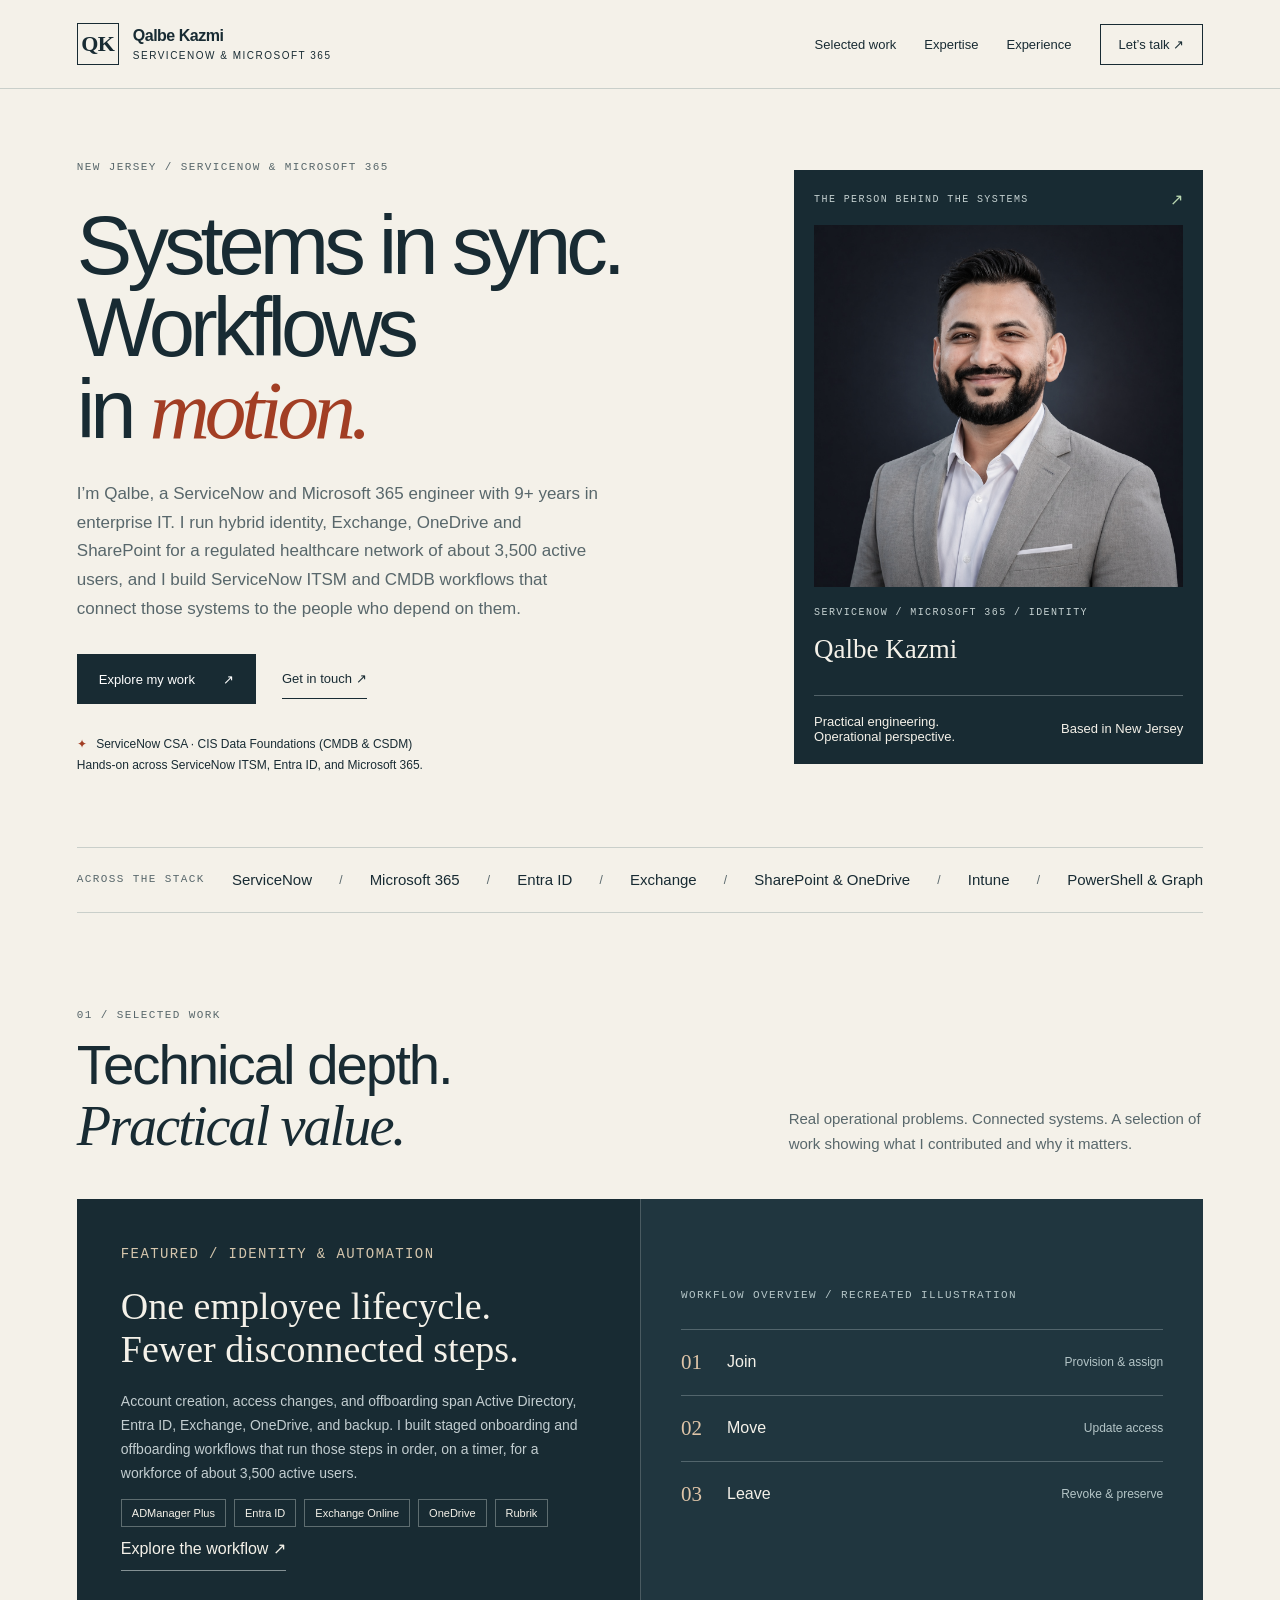
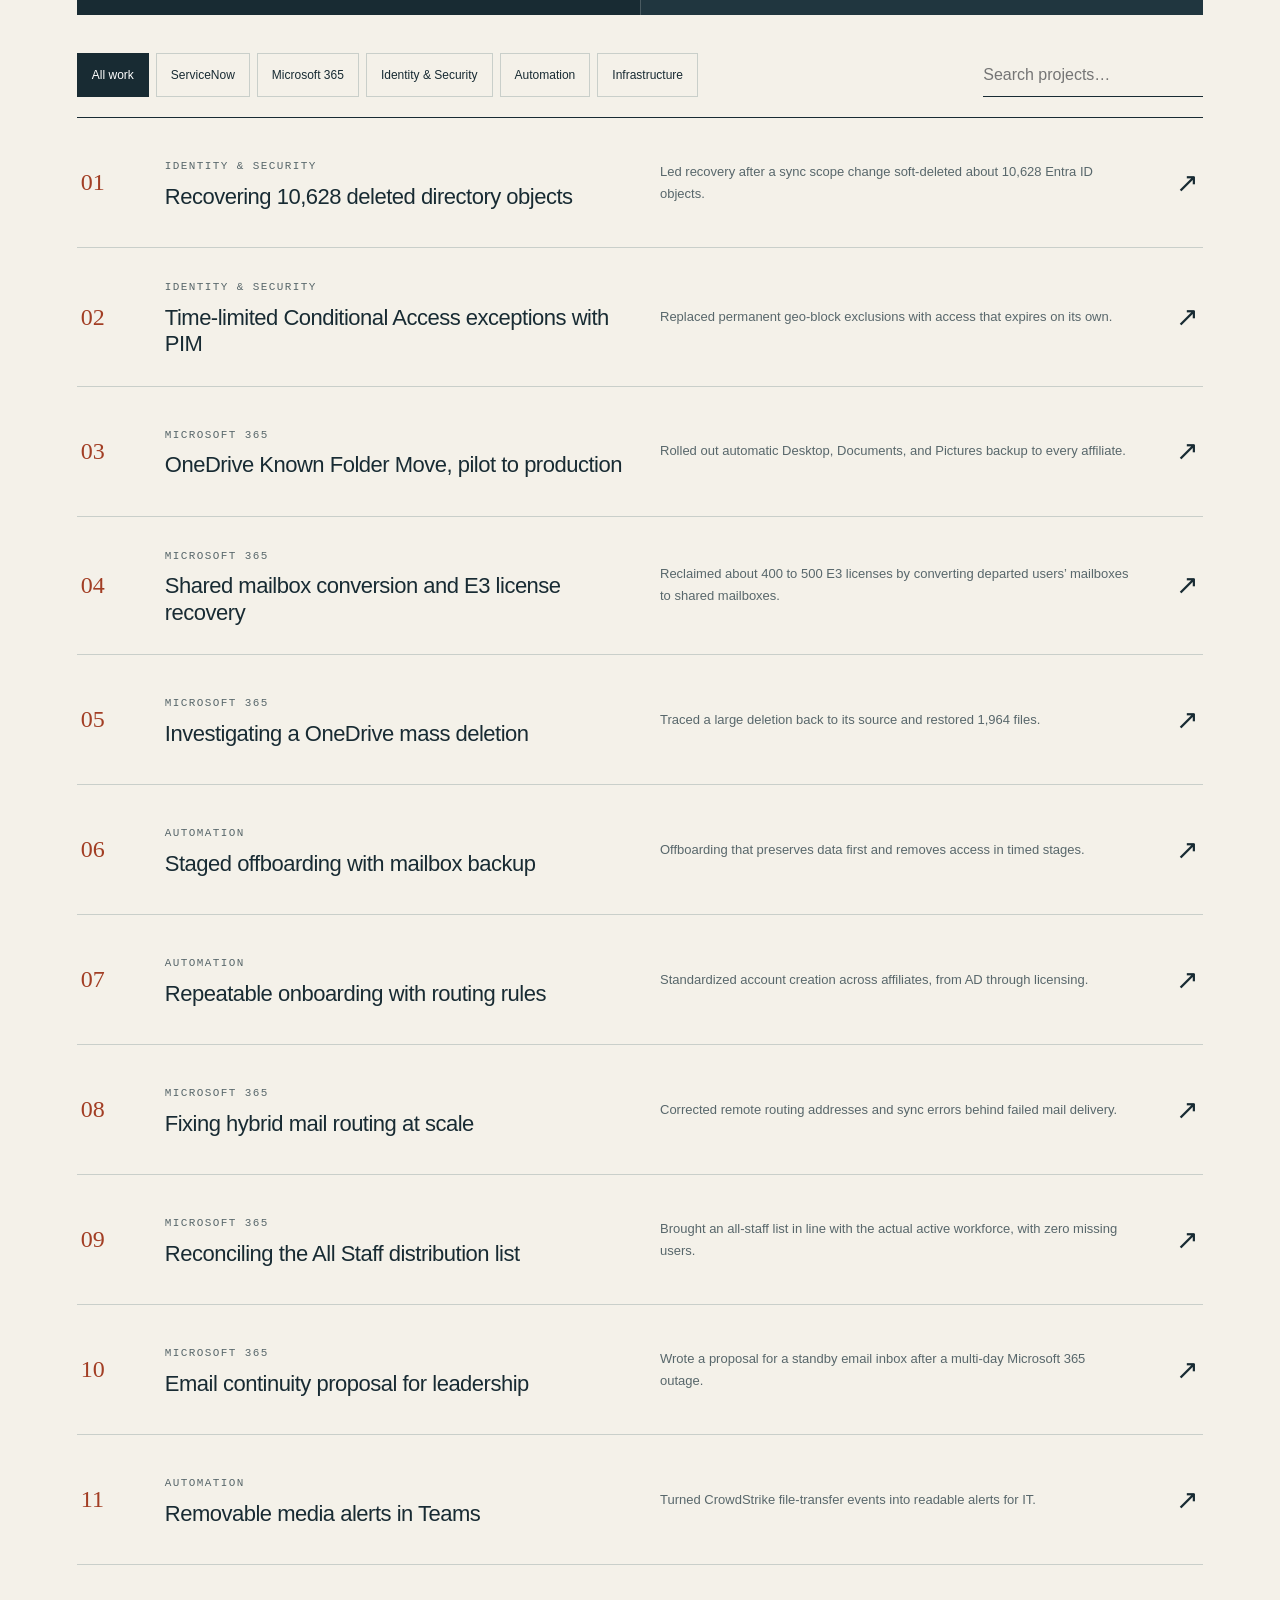
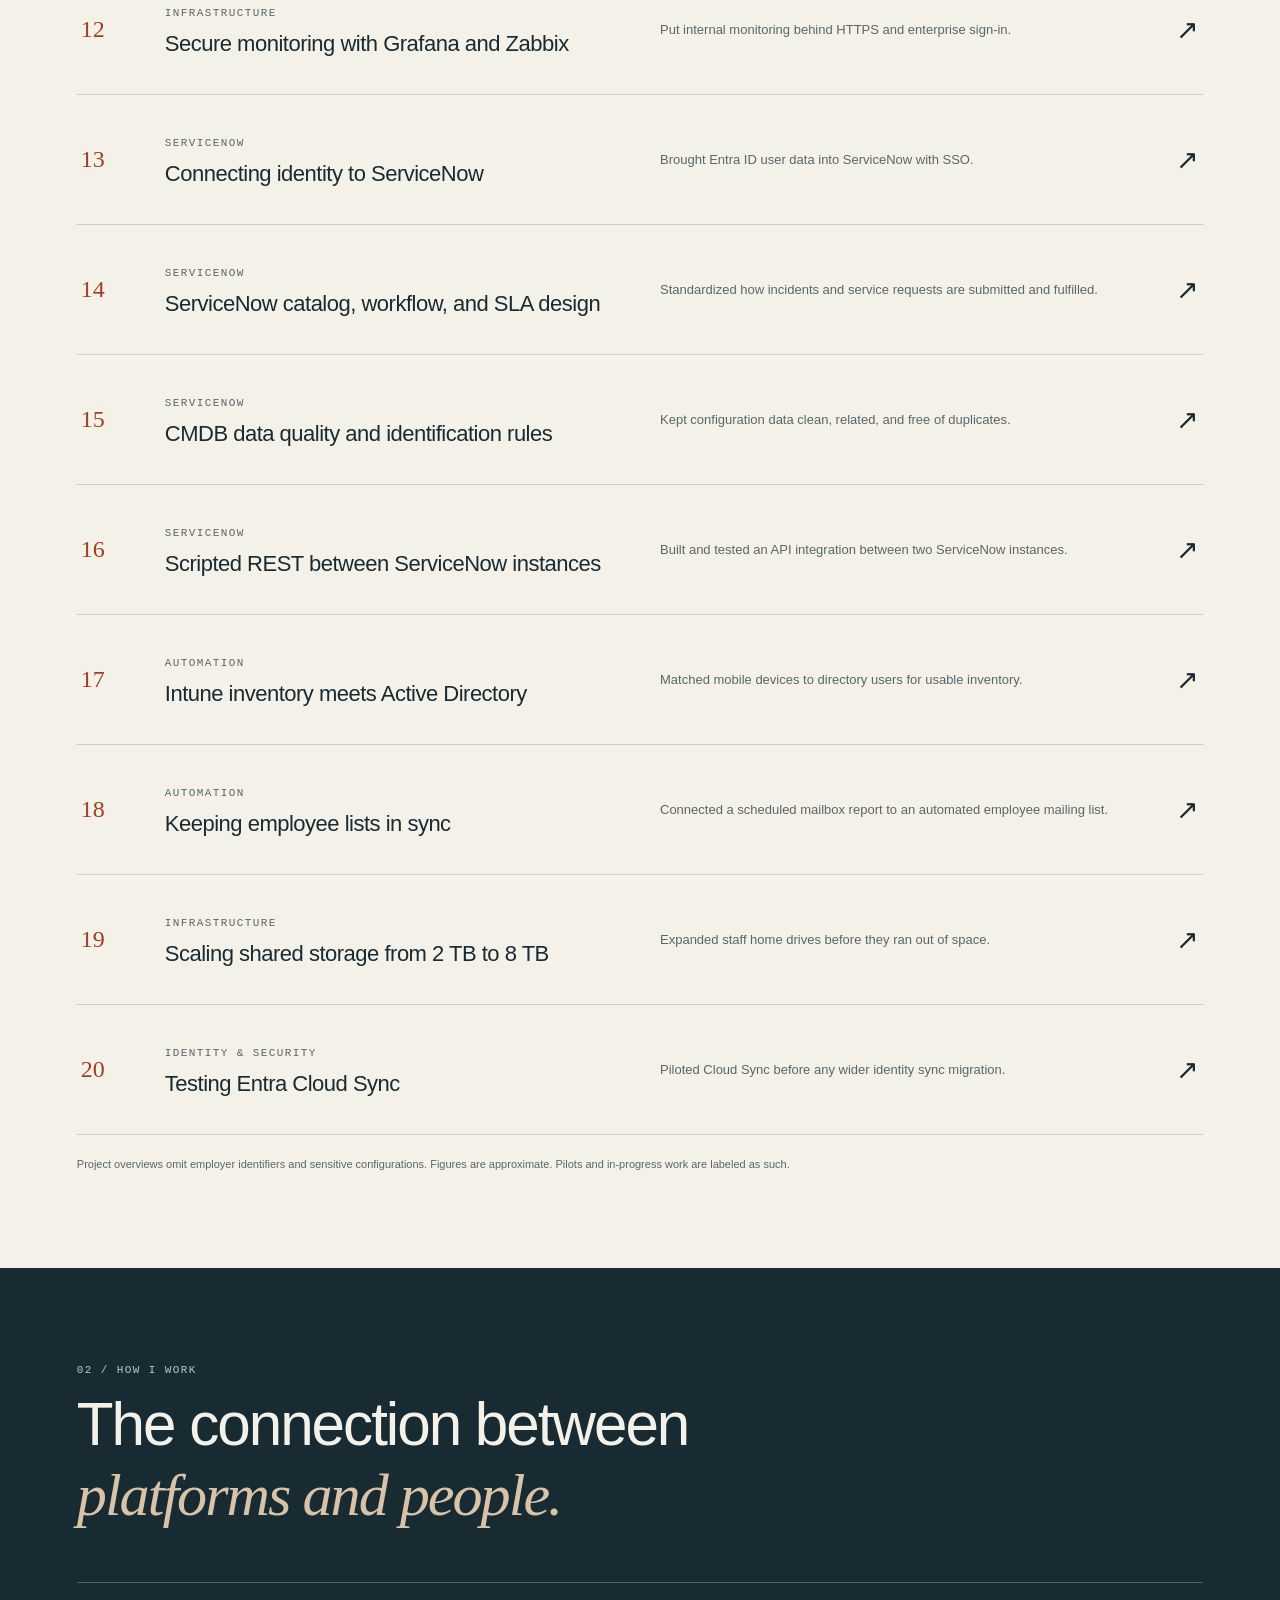
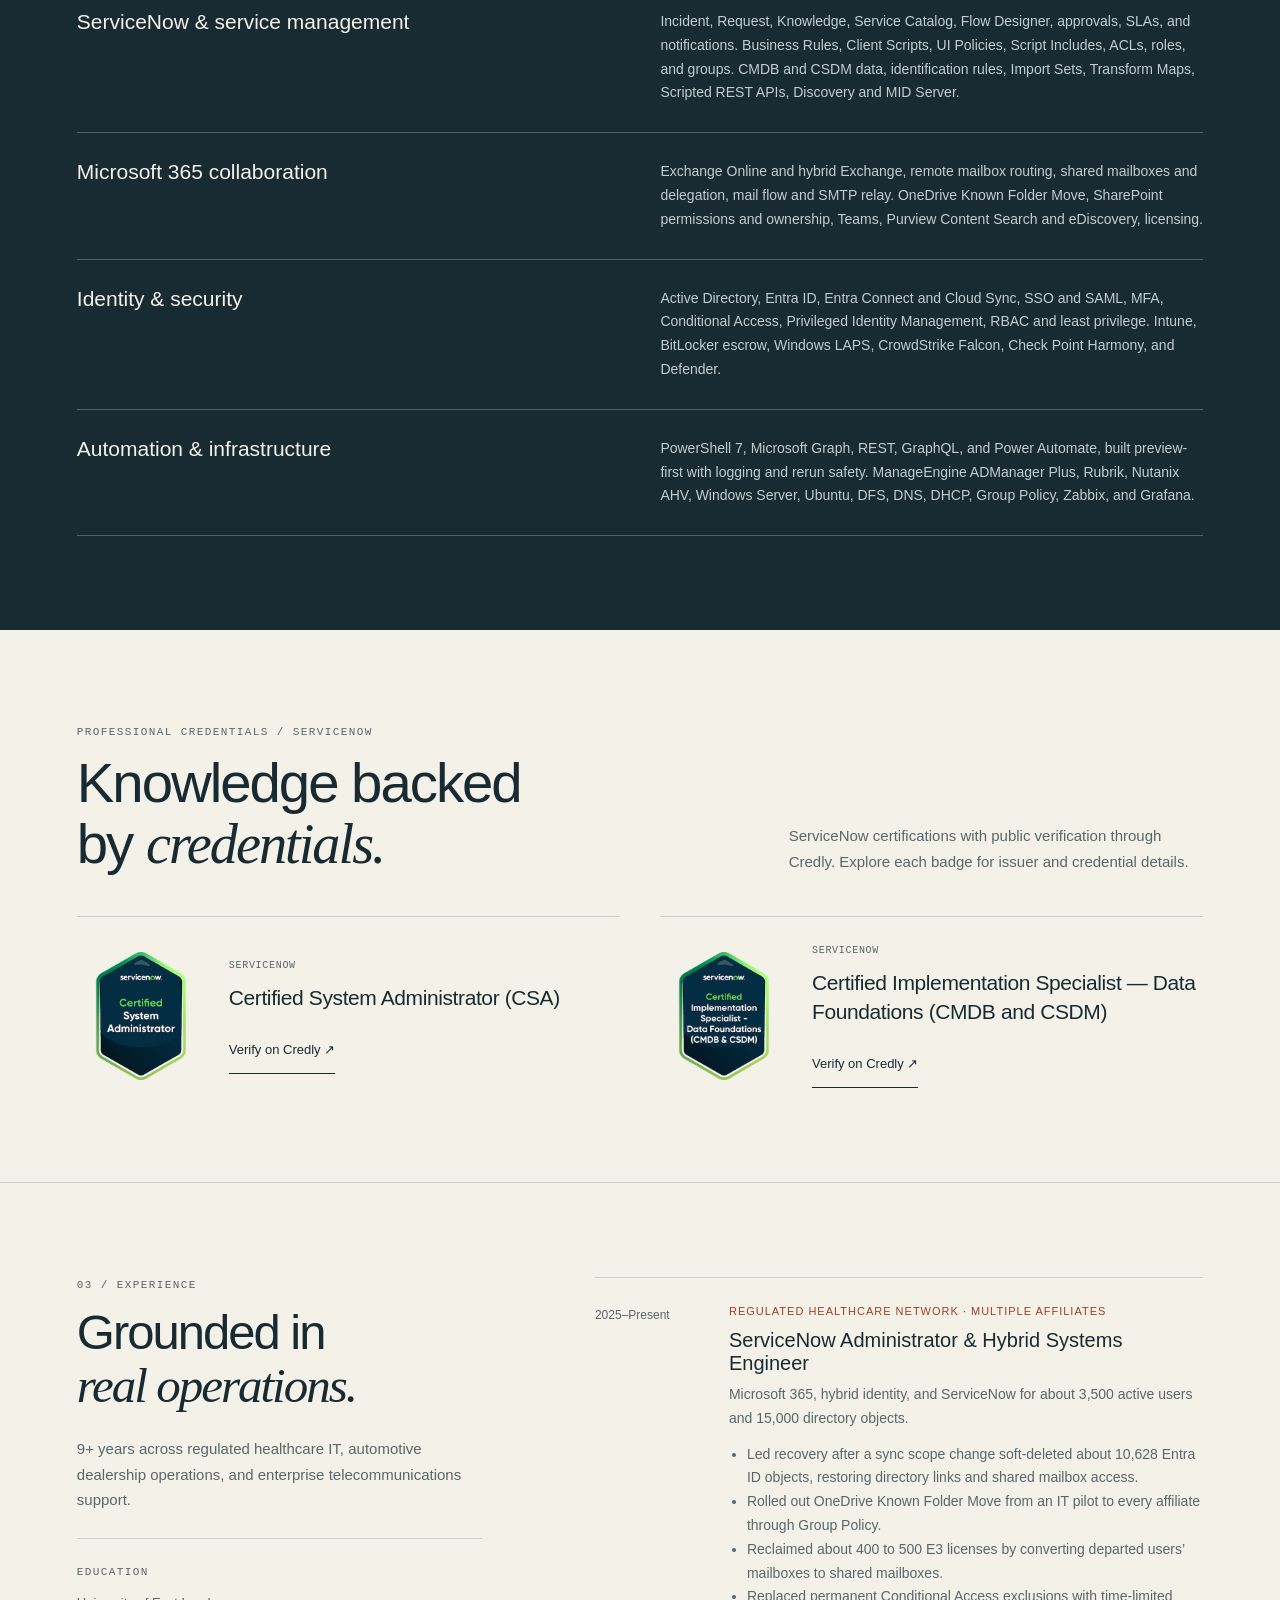
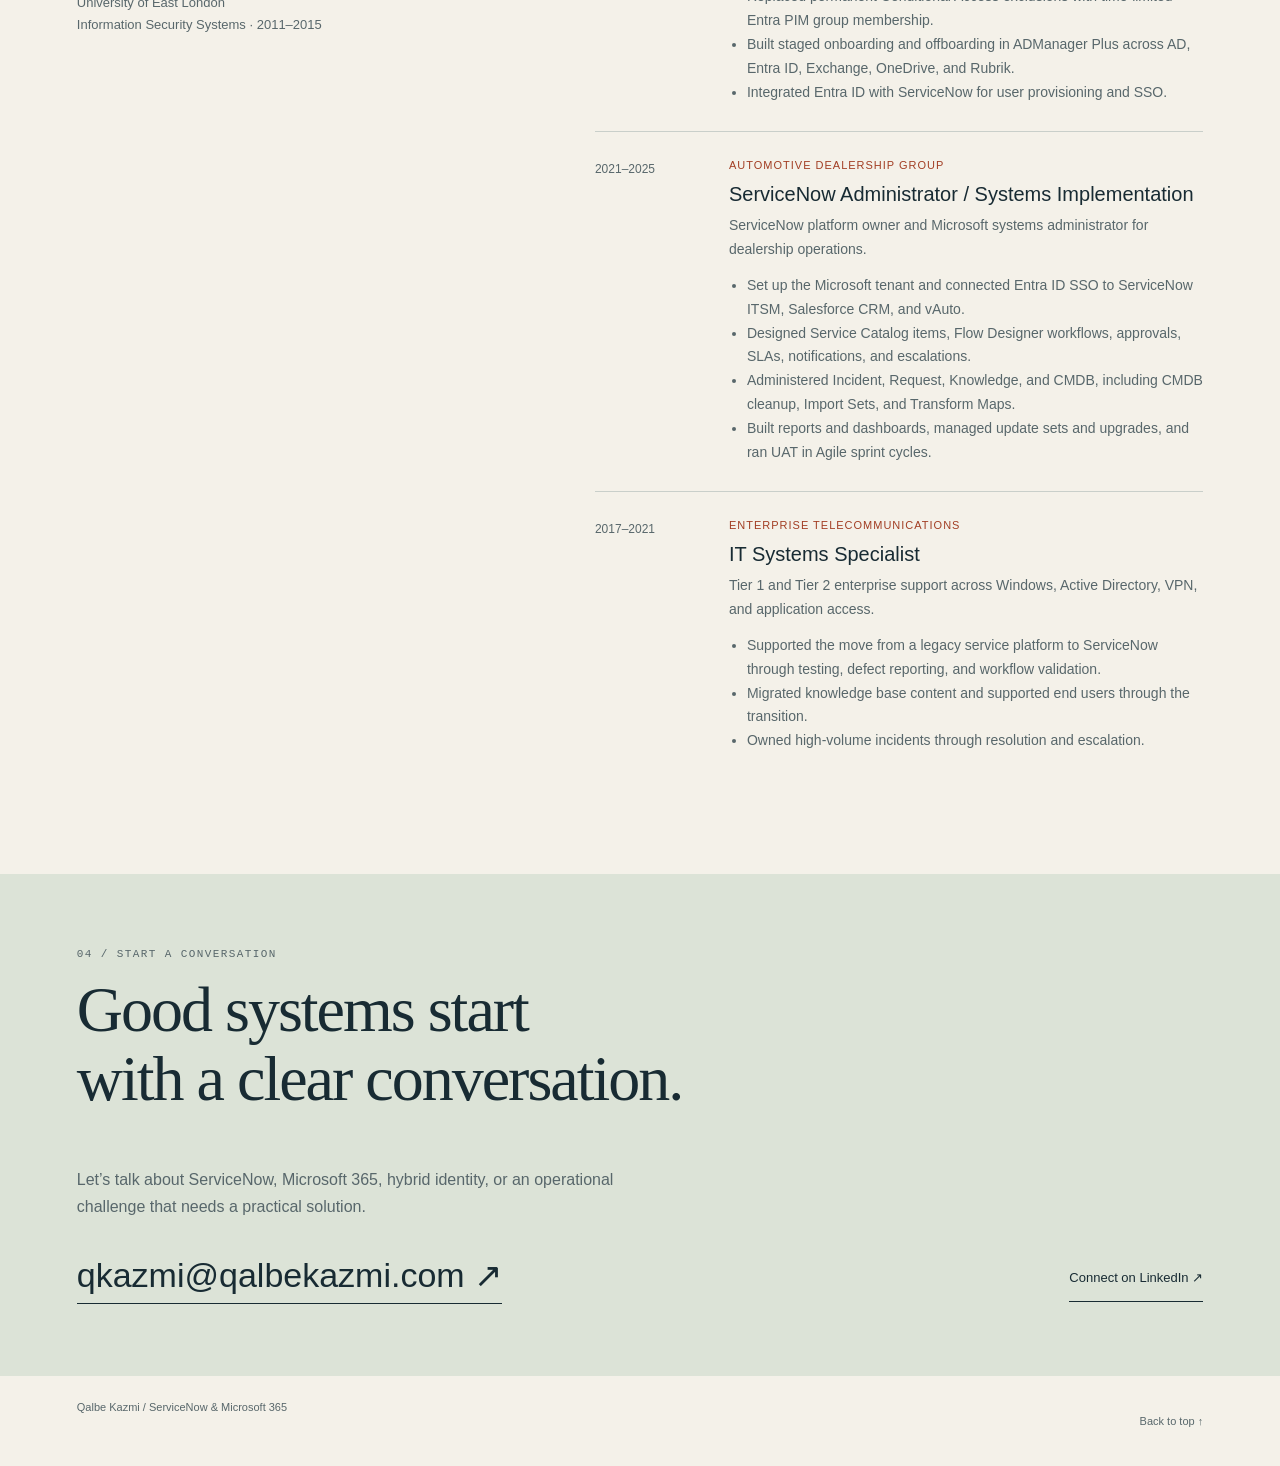
==== commit e9584c2f: "Credit E3 license cleanup as solo work Co-Authored-By: Claude Opus 5.5 <noreply@anthropic.com> Claud" ====
--- a/index.html
+++ b/index.html
@@ -13,7 +13,7 @@
 <div class="wrap"><div class="marquee"><span class="mono">Across the stack</span><strong>ServiceNow</strong><span aria-hidden="true">/</span><strong>Microsoft 365</strong><span aria-hidden="true">/</span><strong>Entra ID</strong><span aria-hidden="true">/</span><strong>Exchange</strong><span aria-hidden="true">/</span><strong>SharePoint & OneDrive</strong><span aria-hidden="true">/</span><strong>Intune</strong><span aria-hidden="true">/</span><strong>PowerShell & Graph</strong></div></div>
 <section id="work" class="wrap section"><div class="section-head"><div><p class="eyebrow">01 / Selected work</p><h2>Technical depth.<br><em>Practical value.</em></h2></div><p>Real operational problems. Connected systems. A selection of work showing what I contributed and why it matters.</p></div><article class="featured"><div class="feature-copy"><p class="eyebrow">Featured / Identity & automation</p><h3>One employee lifecycle.<br>Fewer disconnected steps.</h3><p>Account creation, access changes, and offboarding span Active Directory, Entra ID, Exchange, OneDrive, and backup. I built staged onboarding and offboarding workflows that run those steps in order, on a timer, for a workforce of about 3,500 active users.</p><div class="tools"><span class="tag">ADManager Plus</span><span class="tag">Entra ID</span><span class="tag">Exchange Online</span><span class="tag">OneDrive</span><span class="tag">Rubrik</span></div><button class="feature-open">Explore the workflow <span aria-hidden="true">↗</span></button></div><div class="workflow" aria-label="Conceptual employee lifecycle diagram"><p class="mono">Workflow overview / Recreated illustration</p><div class="flow-step"><span>01</span><strong>Join</strong><small>Provision & assign</small></div><div class="flow-step"><span>02</span><strong>Move</strong><small>Update access</small></div><div class="flow-step"><span>03</span><strong>Leave</strong><small>Revoke & preserve</small></div></div></article><div class="project-toolbar"><div class="filters" role="group" aria-label="Filter projects"><button class="filter" data-filter="All" aria-pressed="true">All work</button><button class="filter" data-filter="ServiceNow" aria-pressed="false">ServiceNow</button><button class="filter" data-filter="Microsoft 365" aria-pressed="false">Microsoft 365</button><button class="filter" data-filter="Identity & Security" aria-pressed="false">Identity & Security</button><button class="filter" data-filter="Automation" aria-pressed="false">Automation</button><button class="filter" data-filter="Infrastructure" aria-pressed="false">Infrastructure</button></div><label><span class="sr-only">Search projects</span><input class="search" type="search" placeholder="Search projects…" id="search"></label></div><p id="count" class="sr-only" role="status" aria-live="polite"></p><div class="project-list" id="projects"></div><p id="empty" hidden>No projects match. Try a different keyword or category.</p><p style="font-size:11px;color:var(--muted);margin:20px 0 0">Project overviews omit employer identifiers and sensitive configurations. Figures are approximate. Pilots and in-progress work are labeled as such.</p></section>
 <section id="expertise" class="night"><div class="wrap section"><p class="eyebrow" id="about">02 / How I work</p><h2>The connection between<br><em>platforms and people.</em></h2><div class="expertise-list"><div class="expertise-row"><h3>ServiceNow & service management</h3><p>Incident, Request, Knowledge, Service Catalog, Flow Designer, approvals, SLAs, and notifications. Business Rules, Client Scripts, UI Policies, Script Includes, ACLs, roles, and groups. CMDB and CSDM data, identification rules, Import Sets, Transform Maps, Scripted REST APIs, Discovery and MID Server.</p></div><div class="expertise-row"><h3>Microsoft 365 collaboration</h3><p>Exchange Online and hybrid Exchange, remote mailbox routing, shared mailboxes and delegation, mail flow and SMTP relay. OneDrive Known Folder Move, SharePoint permissions and ownership, Teams, Purview Content Search and eDiscovery, licensing.</p></div><div class="expertise-row"><h3>Identity & security</h3><p>Active Directory, Entra ID, Entra Connect and Cloud Sync, SSO and SAML, MFA, Conditional Access, Privileged Identity Management, RBAC and least privilege. Intune, BitLocker escrow, Windows LAPS, CrowdStrike Falcon, Check Point Harmony, and Defender.</p></div><div class="expertise-row"><h3>Automation & infrastructure</h3><p>PowerShell 7, Microsoft Graph, REST, GraphQL, and Power Automate, built preview-first with logging and rerun safety. ManageEngine ADManager Plus, Rubrik, Nutanix AHV, Windows Server, Ubuntu, DFS, DNS, DHCP, Group Policy, Zabbix, and Grafana.</p></div></div></div></section>
-<section id="certifications" class="wrap section certifications" aria-labelledby="certifications-title"><div class="section-head"><div><p class="eyebrow">Professional credentials / ServiceNow</p><h2 id="certifications-title">Knowledge backed<br>by <em>credentials.</em></h2></div><p>ServiceNow certifications with public verification through Credly. Explore each badge for issuer and credential details.</p></div><div class="credential-list"><article class="credential"><a class="badge-link" href="https://www.credly.com/badges/29ebd944-6505-4ada-a078-04feebbdc6ec/public_url" target="_blank" rel="noopener noreferrer" aria-label="Verify ServiceNow Certified System Administrator badge on Credly (opens in a new tab)"><img src="assets/servicenow-csa.png" alt="ServiceNow Certified System Administrator badge" width="128" height="128" loading="lazy"></a><div><p class="eyebrow">ServiceNow</p><h3>Certified System Administrator <span>(CSA)</span></h3><a class="underlink" href="https://www.credly.com/badges/29ebd944-6505-4ada-a078-04feebbdc6ec/public_url" target="_blank" rel="noopener noreferrer">Verify on Credly ↗<span class="sr-only">: Certified System Administrator (opens in a new tab)</span></a></div></article><article class="credential"><a class="badge-link" href="https://www.credly.com/badges/7add255d-192f-43ce-9f97-c411e505c777/public_url" target="_blank" rel="noopener noreferrer" aria-label="Verify ServiceNow Data Foundations badge on Credly (opens in a new tab)"><img src="assets/servicenow-data-foundations.png" alt="ServiceNow Certified Implementation Specialist Data Foundations badge" width="128" height="128" loading="lazy"></a><div><p class="eyebrow">ServiceNow</p><h3>Certified Implementation Specialist — Data Foundations <span>(CMDB and CSDM)</span></h3><a class="underlink" href="https://www.credly.com/badges/7add255d-192f-43ce-9f97-c411e505c777/public_url" target="_blank" rel="noopener noreferrer">Verify on Credly ↗<span class="sr-only">: Data Foundations (opens in a new tab)</span></a></div></article></div></section><section id="experience" class="wrap section experience"><div><p class="eyebrow">03 / Experience</p><h2>Grounded in<br><em>real operations.</em></h2><p style="color:var(--muted);font-size:15px;margin-top:24px">9+ years across regulated healthcare IT, automotive dealership operations, and enterprise telecommunications support.</p><div class="education"><span class="eyebrow">Education</span><p style="margin:10px 0 0">University of East London<br>Information Security Systems · 2011–2015</p></div></div><div><article class="career-row"><div class="when">2025–Present</div><div><div class="sector">Regulated healthcare network · Multiple affiliates</div><h3>ServiceNow Administrator & Hybrid Systems Engineer</h3><p>Microsoft 365, hybrid identity, and ServiceNow for about 3,500 active users and 15,000 directory objects.</p><ul style="color:var(--muted);font-size:14px;margin:12px 0 0;padding-left:18px;line-height:1.7"><li>Led recovery after a sync scope change soft-deleted about 10,628 Entra ID objects, restoring directory links and shared mailbox access.</li><li>Rolled out OneDrive Known Folder Move from an IT pilot to every affiliate through Group Policy.</li><li>Converted hundreds of departed users’ mailboxes to shared mailboxes, part of a cleanup that reclaimed about 400 to 500 E3 licenses.</li><li>Replaced permanent Conditional Access exclusions with time-limited Entra PIM group membership.</li><li>Built staged onboarding and offboarding in ADManager Plus across AD, Entra ID, Exchange, OneDrive, and Rubrik.</li><li>Integrated Entra ID with ServiceNow for user provisioning and SSO.</li></ul></div></article><article class="career-row"><div class="when">2021–2025</div><div><div class="sector">Automotive dealership group</div><h3>ServiceNow Administrator / Systems Implementation</h3><p>ServiceNow platform owner and Microsoft systems administrator for dealership operations.</p><ul style="color:var(--muted);font-size:14px;margin:12px 0 0;padding-left:18px;line-height:1.7"><li>Set up the Microsoft tenant and connected Entra ID SSO to ServiceNow ITSM, Salesforce CRM, and vAuto.</li><li>Designed Service Catalog items, Flow Designer workflows, approvals, SLAs, notifications, and escalations.</li><li>Administered Incident, Request, Knowledge, and CMDB, including CMDB cleanup, Import Sets, and Transform Maps.</li><li>Built reports and dashboards, managed update sets and upgrades, and ran UAT in Agile sprint cycles.</li></ul></div></article><article class="career-row"><div class="when">2017–2021</div><div><div class="sector">Enterprise telecommunications</div><h3>IT Systems Specialist</h3><p>Tier 1 and Tier 2 enterprise support across Windows, Active Directory, VPN, and application access.</p><ul style="color:var(--muted);font-size:14px;margin:12px 0 0;padding-left:18px;line-height:1.7"><li>Supported the move from a legacy service platform to ServiceNow through testing, defect reporting, and workflow validation.</li><li>Migrated knowledge base content and supported end users through the transition.</li><li>Owned high-volume incidents through resolution and escalation.</li></ul></div></article></div></section>
+<section id="certifications" class="wrap section certifications" aria-labelledby="certifications-title"><div class="section-head"><div><p class="eyebrow">Professional credentials / ServiceNow</p><h2 id="certifications-title">Knowledge backed<br>by <em>credentials.</em></h2></div><p>ServiceNow certifications with public verification through Credly. Explore each badge for issuer and credential details.</p></div><div class="credential-list"><article class="credential"><a class="badge-link" href="https://www.credly.com/badges/29ebd944-6505-4ada-a078-04feebbdc6ec/public_url" target="_blank" rel="noopener noreferrer" aria-label="Verify ServiceNow Certified System Administrator badge on Credly (opens in a new tab)"><img src="assets/servicenow-csa.png" alt="ServiceNow Certified System Administrator badge" width="128" height="128" loading="lazy"></a><div><p class="eyebrow">ServiceNow</p><h3>Certified System Administrator <span>(CSA)</span></h3><a class="underlink" href="https://www.credly.com/badges/29ebd944-6505-4ada-a078-04feebbdc6ec/public_url" target="_blank" rel="noopener noreferrer">Verify on Credly ↗<span class="sr-only">: Certified System Administrator (opens in a new tab)</span></a></div></article><article class="credential"><a class="badge-link" href="https://www.credly.com/badges/7add255d-192f-43ce-9f97-c411e505c777/public_url" target="_blank" rel="noopener noreferrer" aria-label="Verify ServiceNow Data Foundations badge on Credly (opens in a new tab)"><img src="assets/servicenow-data-foundations.png" alt="ServiceNow Certified Implementation Specialist Data Foundations badge" width="128" height="128" loading="lazy"></a><div><p class="eyebrow">ServiceNow</p><h3>Certified Implementation Specialist — Data Foundations <span>(CMDB and CSDM)</span></h3><a class="underlink" href="https://www.credly.com/badges/7add255d-192f-43ce-9f97-c411e505c777/public_url" target="_blank" rel="noopener noreferrer">Verify on Credly ↗<span class="sr-only">: Data Foundations (opens in a new tab)</span></a></div></article></div></section><section id="experience" class="wrap section experience"><div><p class="eyebrow">03 / Experience</p><h2>Grounded in<br><em>real operations.</em></h2><p style="color:var(--muted);font-size:15px;margin-top:24px">9+ years across regulated healthcare IT, automotive dealership operations, and enterprise telecommunications support.</p><div class="education"><span class="eyebrow">Education</span><p style="margin:10px 0 0">University of East London<br>Information Security Systems · 2011–2015</p></div></div><div><article class="career-row"><div class="when">2025–Present</div><div><div class="sector">Regulated healthcare network · Multiple affiliates</div><h3>ServiceNow Administrator & Hybrid Systems Engineer</h3><p>Microsoft 365, hybrid identity, and ServiceNow for about 3,500 active users and 15,000 directory objects.</p><ul style="color:var(--muted);font-size:14px;margin:12px 0 0;padding-left:18px;line-height:1.7"><li>Led recovery after a sync scope change soft-deleted about 10,628 Entra ID objects, restoring directory links and shared mailbox access.</li><li>Rolled out OneDrive Known Folder Move from an IT pilot to every affiliate through Group Policy.</li><li>Reclaimed about 400 to 500 E3 licenses by converting departed users’ mailboxes to shared mailboxes.</li><li>Replaced permanent Conditional Access exclusions with time-limited Entra PIM group membership.</li><li>Built staged onboarding and offboarding in ADManager Plus across AD, Entra ID, Exchange, OneDrive, and Rubrik.</li><li>Integrated Entra ID with ServiceNow for user provisioning and SSO.</li></ul></div></article><article class="career-row"><div class="when">2021–2025</div><div><div class="sector">Automotive dealership group</div><h3>ServiceNow Administrator / Systems Implementation</h3><p>ServiceNow platform owner and Microsoft systems administrator for dealership operations.</p><ul style="color:var(--muted);font-size:14px;margin:12px 0 0;padding-left:18px;line-height:1.7"><li>Set up the Microsoft tenant and connected Entra ID SSO to ServiceNow ITSM, Salesforce CRM, and vAuto.</li><li>Designed Service Catalog items, Flow Designer workflows, approvals, SLAs, notifications, and escalations.</li><li>Administered Incident, Request, Knowledge, and CMDB, including CMDB cleanup, Import Sets, and Transform Maps.</li><li>Built reports and dashboards, managed update sets and upgrades, and ran UAT in Agile sprint cycles.</li></ul></div></article><article class="career-row"><div class="when">2017–2021</div><div><div class="sector">Enterprise telecommunications</div><h3>IT Systems Specialist</h3><p>Tier 1 and Tier 2 enterprise support across Windows, Active Directory, VPN, and application access.</p><ul style="color:var(--muted);font-size:14px;margin:12px 0 0;padding-left:18px;line-height:1.7"><li>Supported the move from a legacy service platform to ServiceNow through testing, defect reporting, and workflow validation.</li><li>Migrated knowledge base content and supported end users through the transition.</li><li>Owned high-volume incidents through resolution and escalation.</li></ul></div></article></div></section>
 <section id="contact" class="contact"><div class="wrap"><p class="eyebrow">04 / Start a conversation</p><h2>Good systems start<br>with a clear conversation.</h2><p style="color:var(--muted);max-width:560px">Let’s talk about ServiceNow, Microsoft 365, hybrid identity, or an operational challenge that needs a practical solution.</p><div class="contact-links"><a class="email" href="mailto:qkazmi@qalbekazmi.com">qkazmi@qalbekazmi.com ↗</a><a class="underlink" href="https://www.linkedin.com/in/qalbekazmi/" target="_blank" rel="noopener noreferrer">Connect on LinkedIn ↗</a></div></div></section></main><footer class="wrap footer"><span>Qalbe Kazmi / ServiceNow & Microsoft 365</span><a href="#main" style="padding:14px 0">Back to top ↑</a></footer>
 <dialog id="project-dialog" aria-labelledby="dialog-title"><button class="close" aria-label="Close project details">×</button><p id="dialog-category" class="eyebrow"></p><h2 id="dialog-title"></h2><p id="dialog-summary"></p><div id="dialog-content"></div><p class="dialog-note">Professional project overview. Employer identifiers and sensitive configurations are omitted; figures are approximate.</p></dialog>
 <script>
@@ -73,10 +73,10 @@
 "",
 ""
 ],
-"summary": "Converted departed users’ mailboxes to shared mailboxes, part of a cleanup that reclaimed about 400 to 500 E3 licenses.",
+"summary": "Reclaimed about 400 to 500 E3 licenses by converting departed users’ mailboxes to shared mailboxes.",
 "challenge": "Many departed or inactive accounts still held Microsoft 365 E3 licenses, but their mailboxes had to be kept for retention and business access.",
 "approach": "Reviewed accounts inactive for about three months, checked AD status and mailbox type, and converted eligible mailboxes to shared before releasing licenses. Personally ran a batch of 243 conversions in September 2026 and validated recipient state, including RemoteSharedMailbox objects in hybrid Exchange. Audited about 412 never-signed-in accounts across AD, Entra, Exchange, and Microsoft 365 activity before any action was taken.",
-"outcome": "About 400 to 500 E3 licenses reclaimed in the initial cleanup, which I ran with a colleague, and 529 mailbox conversions across the wider program, with mailbox data kept for retention."
+"outcome": "About 400 to 500 E3 licenses reclaimed and 529 mailbox conversions across the program, with mailbox data kept for retention."
 },
 {
 "title": "Investigating a OneDrive mass deletion",
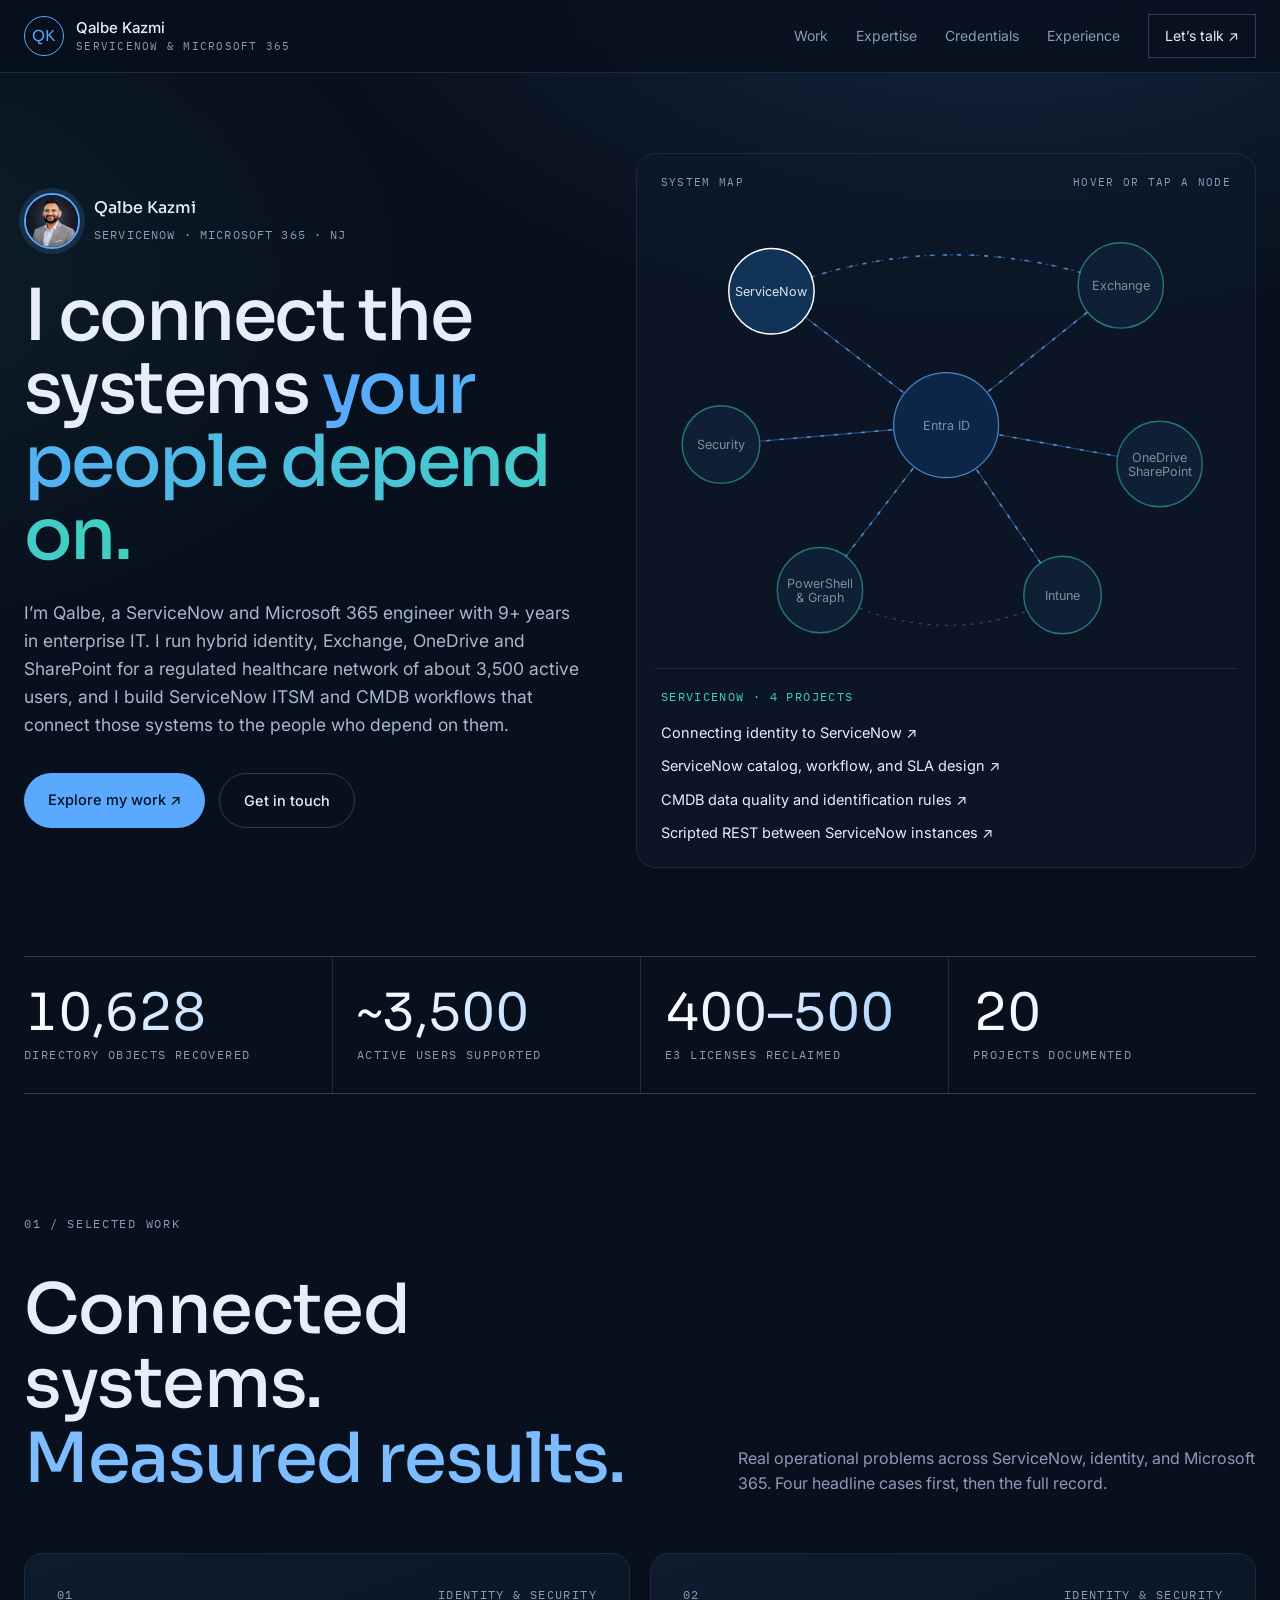
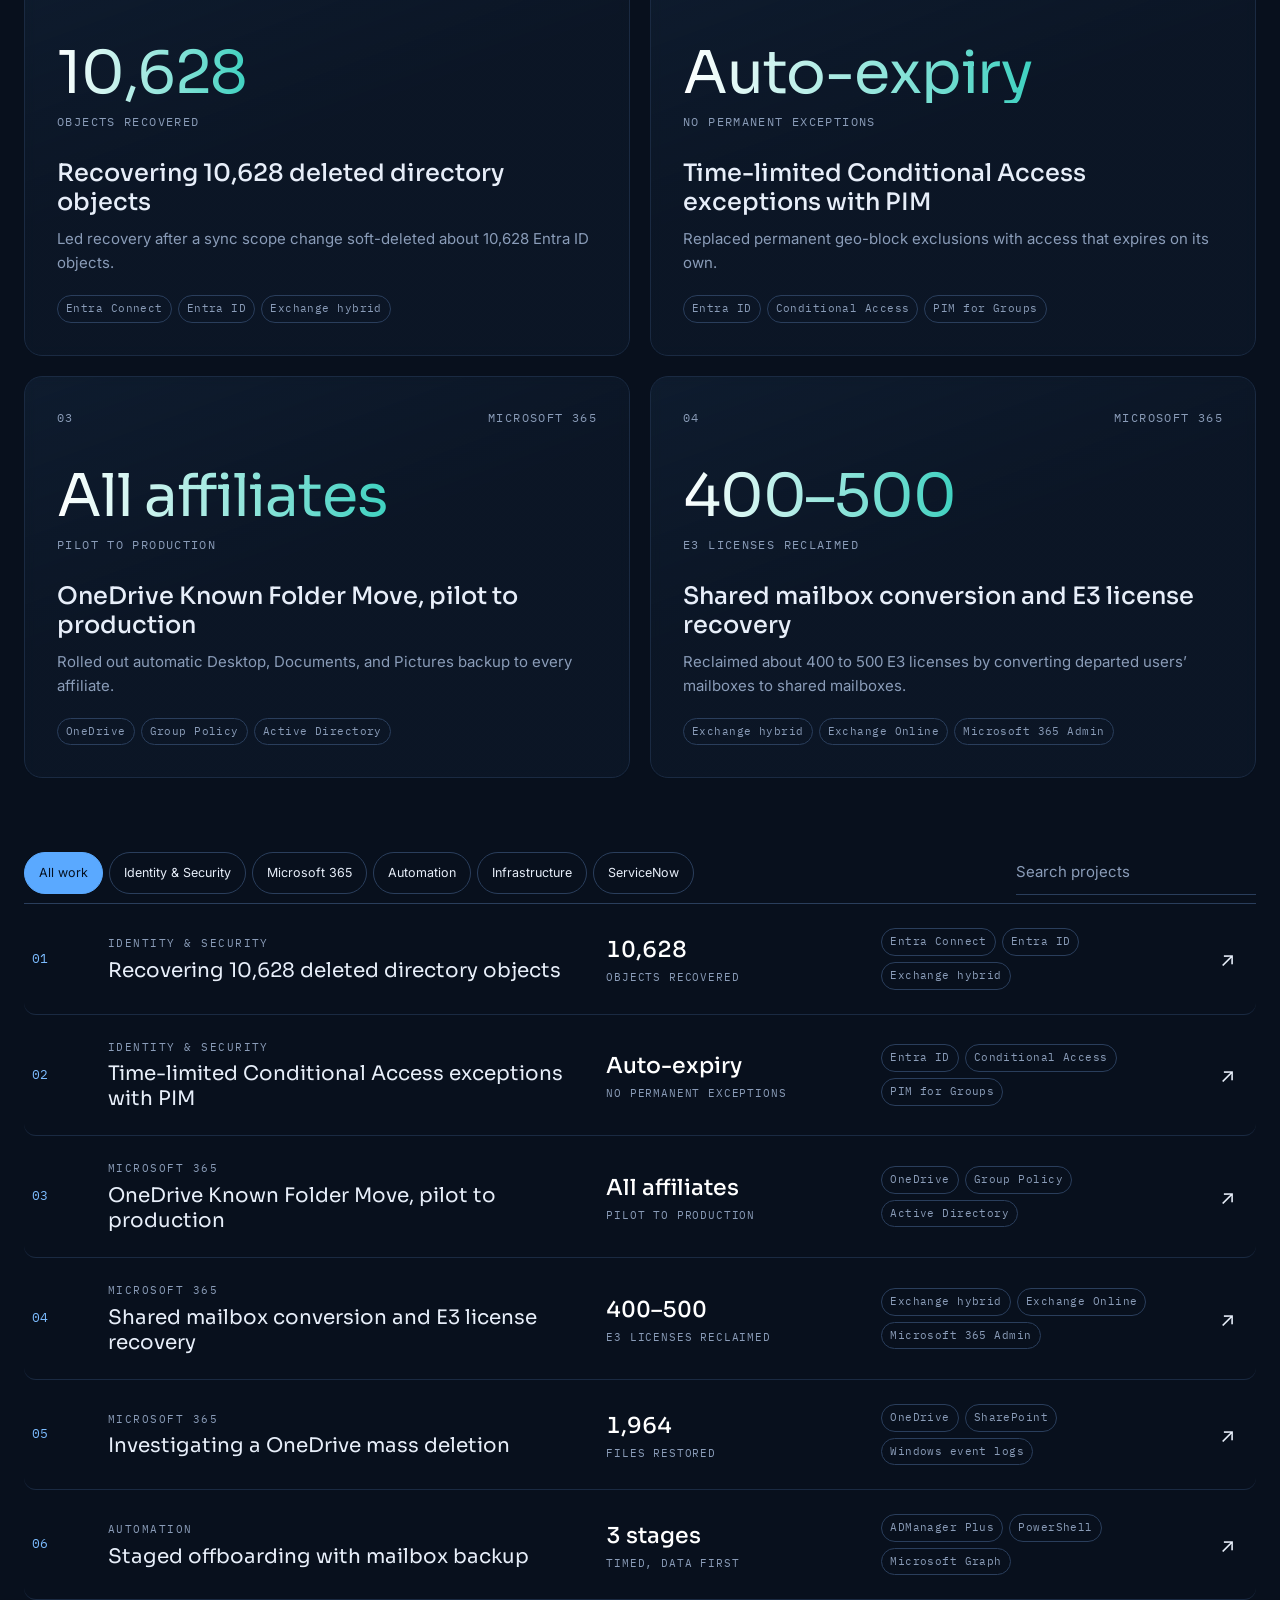
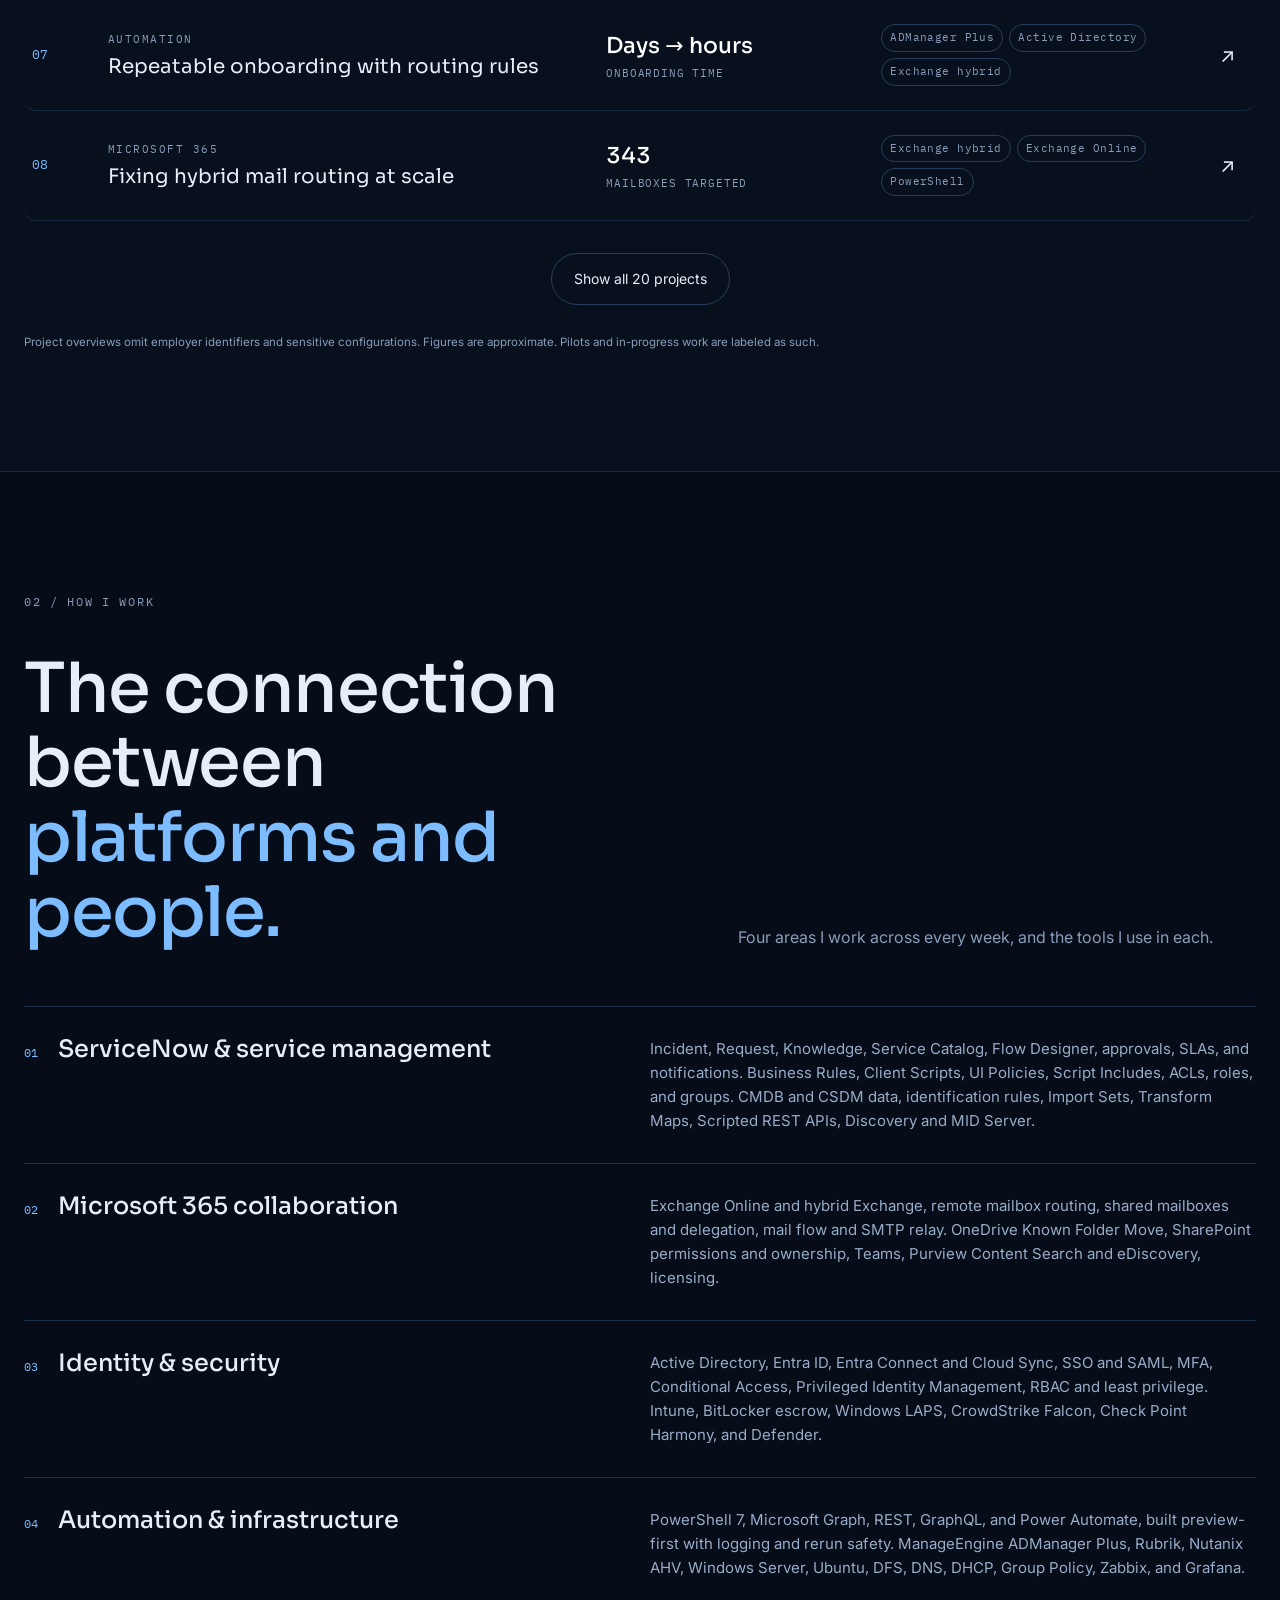
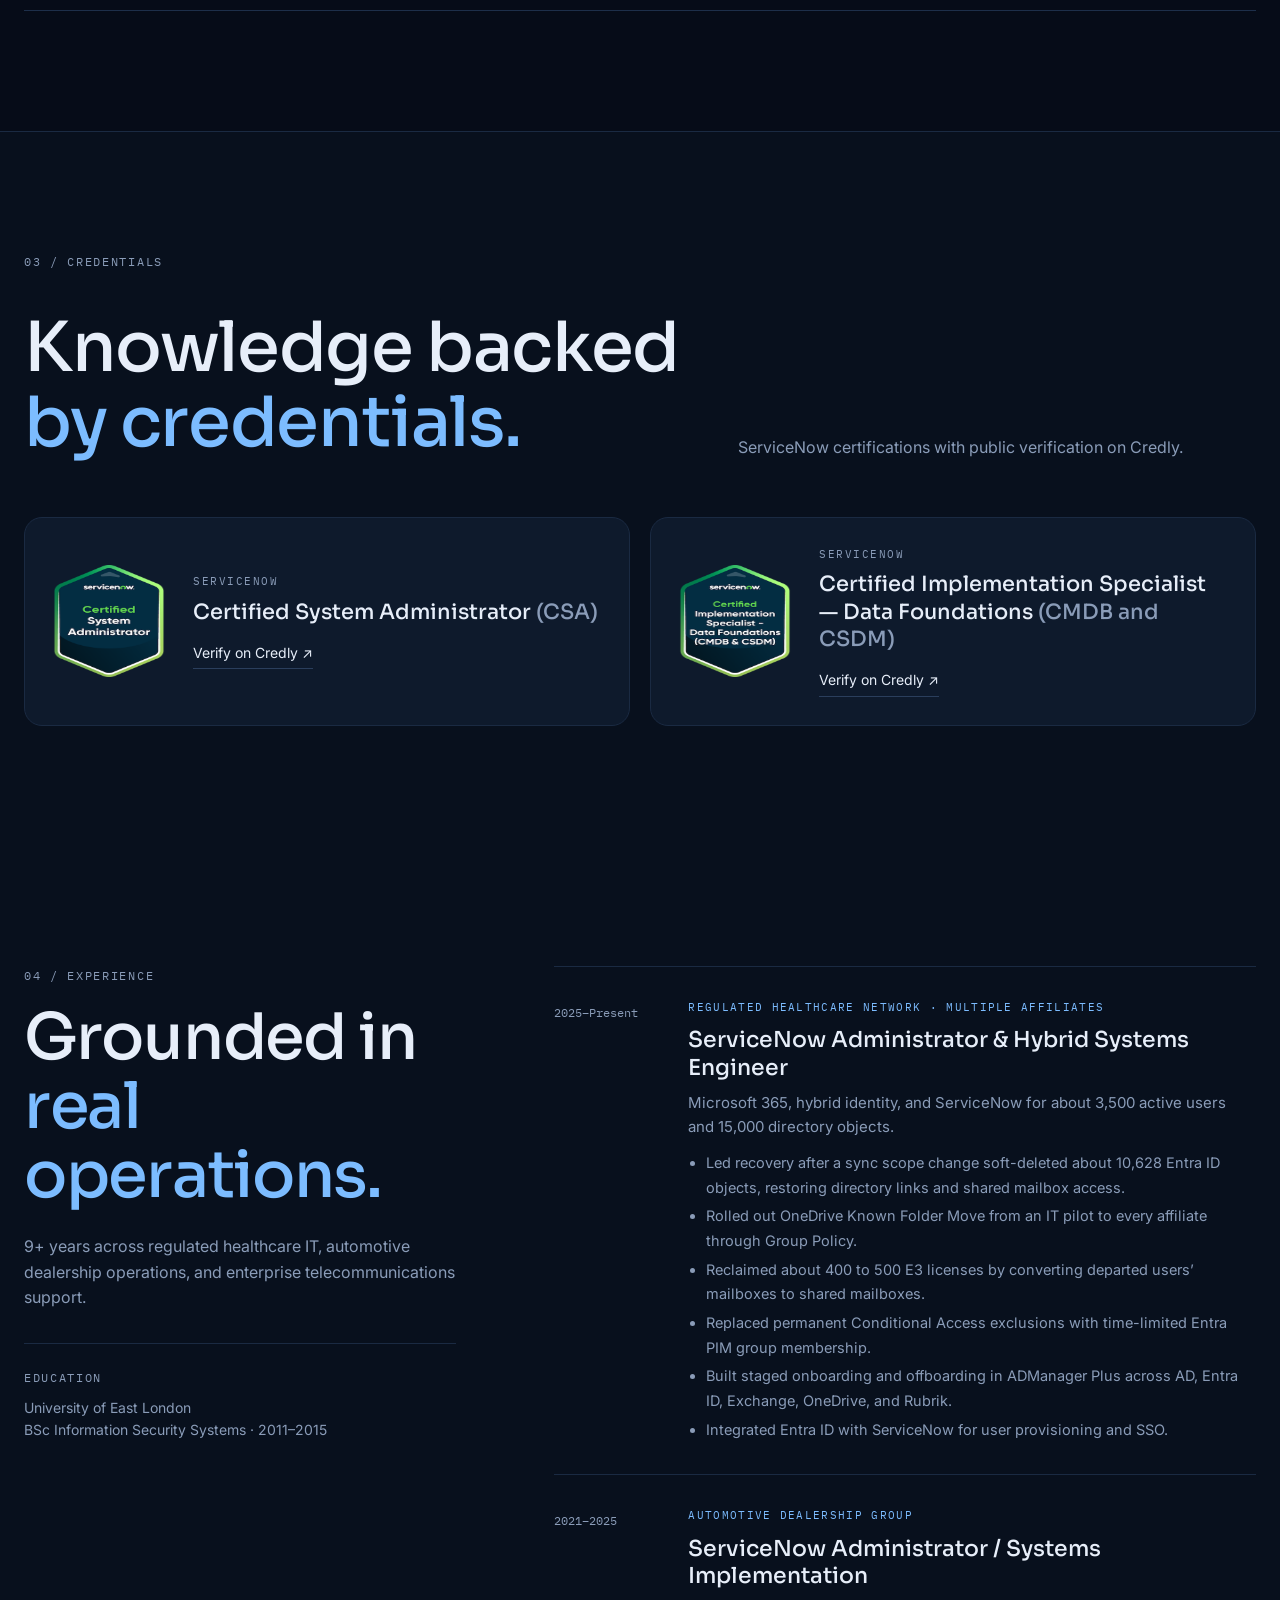
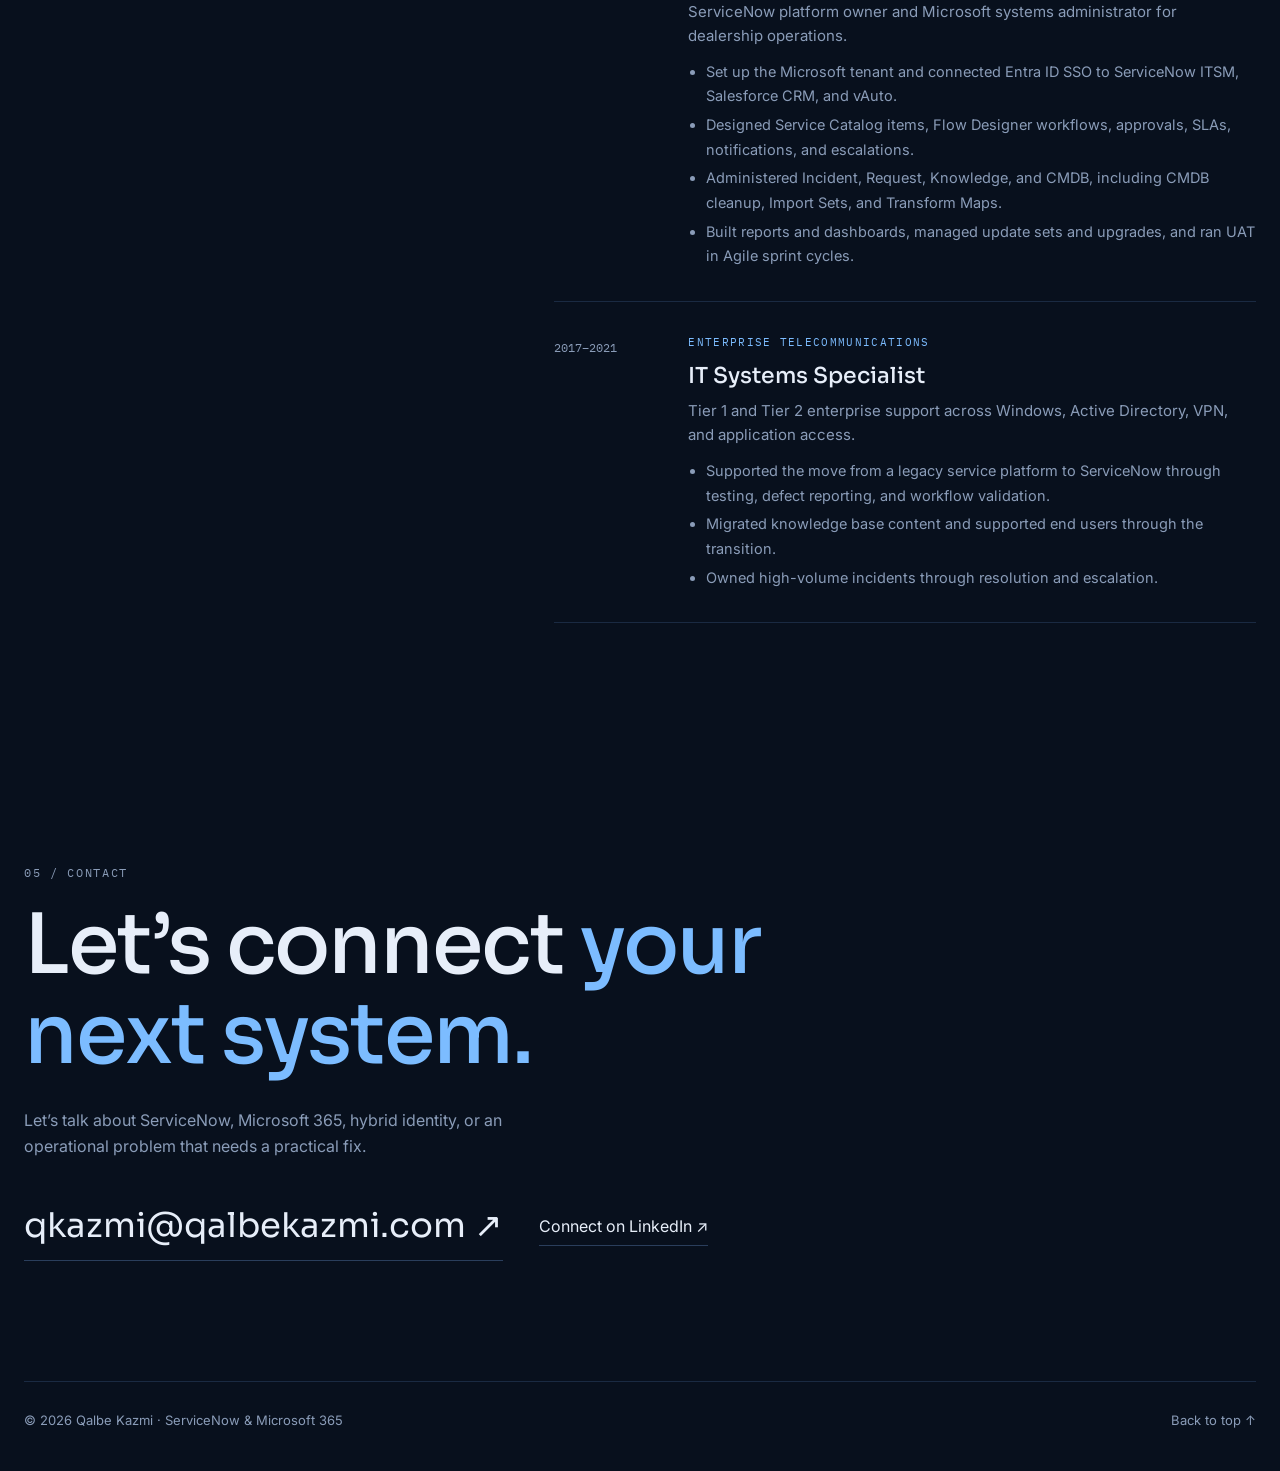
==== commit 77f68a72: "Launch design B (connected systems) as the homepage - Homepage now uses the system map design with s" ====
--- a/index.html
+++ b/index.html
@@ -1,327 +1,115 @@
 <!doctype html>
-<html lang="en"><head><meta charset="utf-8"><meta name="viewport" content="width=device-width,initial-scale=1"><title>Qalbe Kazmi — ServiceNow & Microsoft 365 Engineer</title><link rel="icon" href="data:image/svg+xml,%3Csvg xmlns=%27http://www.w3.org/2000/svg%27 viewBox=%270 0 64 64%27%3E%3Crect width=%2764%27 height=%2764%27 rx=%2712%27 fill=%27%23182b33%27/%3E%3Ctext x=%2732%27 y=%2742%27 font-family=%27Georgia,serif%27 font-size=%2728%27 text-anchor=%27middle%27 fill=%27white%27%3EQK%3C/text%3E%3C/svg%3E"><link rel="canonical" href="https://qalbekazmi.com/"><meta name="theme-color" content="#182b33"><meta property="og:type" content="website"><meta property="og:title" content="Qalbe Kazmi — ServiceNow & Microsoft 365 Engineer"><meta property="og:description" content="ServiceNow and Microsoft 365 engineering: ITSM, CMDB, hybrid identity, Exchange, OneDrive and SharePoint, Entra Conditional Access and PIM, and PowerShell automation."><meta property="og:url" content="https://qalbekazmi.com/"><meta property="og:image" content="https://qalbekazmi.com/portrait.jpg"><meta name="description" content="ServiceNow and Microsoft 365 engineering: ITSM, CMDB, hybrid identity, Exchange, OneDrive and SharePoint, Entra Conditional Access and PIM, and PowerShell automation.">
+<html lang="en"><head><meta charset="utf-8"><meta name="viewport" content="width=device-width,initial-scale=1">
+<title>Qalbe Kazmi — ServiceNow & Microsoft 365 Engineer</title>
+<link rel="canonical" href="https://qalbekazmi.com/"><meta name="theme-color" content="#08101d"><meta property="og:type" content="website"><meta property="og:title" content="Qalbe Kazmi — ServiceNow & Microsoft 365 Engineer"><meta property="og:description" content="ServiceNow and Microsoft 365 engineering: ITSM, CMDB, hybrid identity, Exchange, OneDrive and SharePoint, Entra Conditional Access and PIM, and PowerShell automation."><meta property="og:url" content="https://qalbekazmi.com/"><meta property="og:image" content="https://qalbekazmi.com/portrait.jpg">
+<meta name="description" content="ServiceNow and Microsoft 365 engineering: ITSM, CMDB, hybrid identity, Exchange, OneDrive and SharePoint, Entra Conditional Access and PIM, and PowerShell automation.">
+<link rel="icon" href="data:image/svg+xml,%3Csvg xmlns=%27http://www.w3.org/2000/svg%27 viewBox=%270 0 64 64%27%3E%3Crect width=%2764%27 height=%2764%27 rx=%2712%27 fill=%27%23182b33%27/%3E%3Ctext x=%2732%27 y=%2742%27 font-family=%27Georgia,serif%27 font-size=%2728%27 text-anchor=%27middle%27 fill=%27white%27%3EQK%3C/text%3E%3C/svg%3E">
+<link rel="preconnect" href="https://fonts.googleapis.com"><link rel="preconnect" href="https://fonts.gstatic.com" crossorigin>
+<link rel="stylesheet" href="https://fonts.googleapis.com/css2?family=Sora:wght@400;500&family=Inter:wght@400;500&family=IBM+Plex+Mono:wght@400;500&display=swap">
+<link rel="stylesheet" href="shared/base.css">
 <style>
-:root{--paper:#f4f1e9;--ink:#182b33;--muted:#58676b;--line:#c9cfca;--rust:#a23e24;--white:#fffdf7;--night:#182b33;--mint:#dbe6d6;--serif:Georgia,'Times New Roman',serif;--sans:'Helvetica Neue',Arial,sans-serif}*{box-sizing:border-box}html{scroll-behavior:smooth;scroll-padding-top:110px}body{margin:0;color:var(--ink);background:var(--paper);font-family:var(--sans);-webkit-font-smoothing:antialiased}button,input{font:inherit}a{color:inherit}button,a{-webkit-tap-highlight-color:transparent}button{cursor:pointer}a:focus-visible,button:focus-visible,input:focus-visible{outline:3px solid var(--rust);outline-offset:5px}p{line-height:1.7}h1,h2,h3,p{margin-top:0}a{text-decoration:none}.wrap{max-width:1440px;margin:auto;padding-inline:6%}.eyebrow,.mono{font-family:'Courier New',monospace;font-size:11px;letter-spacing:1.4px;text-transform:uppercase;line-height:1.6}.eyebrow{color:var(--muted)}.skip{position:fixed;top:-80px;left:10px;background:white;padding:15px;z-index:100}.skip:focus{top:10px}header{position:sticky;top:0;background:var(--paper);z-index:20;border-bottom:1px solid var(--line)}.header-inner{height:88px;display:flex;align-items:center;justify-content:space-between;gap:24px}.brand{font-weight:700;display:flex;align-items:center;gap:14px;letter-spacing:-.5px}.monogram{display:grid;place-items:center;width:42px;height:42px;border:1px solid var(--ink);font-family:var(--serif);font-size:22px}.brand small{display:block;font-size:10px;font-weight:400;letter-spacing:1.5px;margin-top:5px;text-transform:uppercase}nav{display:flex;gap:28px;align-items:center;font-size:13px}nav a:not(.nav-contact):hover{text-decoration:underline;text-underline-offset:5px}.nav-contact{border:1px solid var(--ink);padding:12px 18px}.menu{display:none;min-height:44px;border:1px solid var(--line);background:none;padding:10px 14px}.hero{display:grid;grid-template-columns:1.35fr .85fr;gap:6%;padding-block:70px 72px;align-items:center}.hero h1{font-size:clamp(58px,6.5vw,100px);line-height:.99;letter-spacing:-5px;font-weight:400;margin:28px 0}.hero h1 em{font-family:var(--serif);font-weight:400;color:var(--rust)}.hero .intro{max-width:530px;color:var(--muted);font-size:17px}.hero-actions{display:flex;gap:26px;align-items:center;margin:30px 0}.cta{display:inline-flex;justify-content:space-between;align-items:center;gap:28px;min-height:50px;background:var(--ink);color:white;padding:15px 22px;font-size:13px}.cta:hover{background:var(--rust)}.underlink{font-size:13px;border-bottom:1px solid var(--ink);padding-block:12px}.qualification{font-size:12px;line-height:1.7;margin:24px 0 0}.qualification span{color:var(--rust);margin-right:6px}.profile{position:relative;background:var(--night);color:var(--paper);padding:20px}.portrait{width:100%;height:auto;aspect-ratio:1/.98;object-fit:cover;object-position:center 25%;display:block;filter:saturate(.65)}.photo-frame{position:relative;overflow:hidden}.portrait-caption{display:flex;justify-content:space-between;align-items:center;border-top:1px solid #526268;margin-top:22px;padding-top:18px;font-size:13px}.profile .mono{color:#c5d1d1;font-size:10px}.profile-name{font-family:var(--serif);font-size:27px;margin:6px 0 16px}.profile-top{display:flex;align-items:center;justify-content:space-between;margin-bottom:16px}.profile-top span:last-child{color:#b9d7b1}.marquee{border-block:1px solid var(--line);padding-block:23px;display:flex;justify-content:space-between;gap:20px;align-items:center;flex-wrap:wrap;color:var(--muted);font-size:12px}.marquee strong{color:var(--ink);font-size:15px;font-weight:500}.section{padding-block:94px}.section-head{display:grid;grid-template-columns:1.2fr .8fr;gap:8%;align-items:end;margin-bottom:42px}.section h2{font-size:clamp(40px,4.4vw,66px);font-weight:400;letter-spacing:-2px;line-height:1.08;margin-bottom:0}.section h2 em{font-family:var(--serif);font-weight:400}.section-head>p{color:var(--muted);font-size:15px;max-width:430px;margin-bottom:0}.featured{display:grid;grid-template-columns:1fr 1fr;background:var(--night);color:var(--paper);margin-bottom:38px}.feature-copy{padding:44px}.feature-copy h3{font-family:var(--serif);font-size:38px;line-height:1.12;font-weight:400;margin:20px 0}.feature-copy p{color:#c2cdd0;font-size:14px}.feature-copy .eyebrow{color:#d5c6ad}.feature-copy button{background:none;color:var(--paper);border:0;border-bottom:1px solid #849194;padding:12px 0;min-height:44px}.workflow{display:flex;flex-direction:column;justify-content:center;padding:40px;border-left:1px solid #4a5b61;background:#20363f}.workflow .mono{color:#b4c5c7;margin-bottom:24px}.flow-step{display:grid;grid-template-columns:34px 1fr auto;align-items:center;border-top:1px solid #52656c;padding:20px 0;gap:12px}.flow-step strong{font-size:16px;font-weight:500}.flow-step small{color:#b4c5c7;font-size:12px}.flow-step>span:first-child{font-family:var(--serif);font-size:21px;color:#dfc5a8}.tools{display:flex;flex-wrap:wrap;gap:8px}.tag{font-size:11px;border:1px solid #5e6d70;padding:7px 10px}.project-toolbar{display:flex;justify-content:space-between;gap:20px;margin-bottom:20px;align-items:center}.filters{display:flex;gap:7px;flex-wrap:wrap}.filter{border:1px solid var(--line);background:transparent;min-height:44px;padding:10px 14px;font-size:12px;color:var(--ink)}.filter[aria-pressed=true]{background:var(--ink);border-color:var(--ink);color:white}.search{width:220px;min-height:44px;border:0;border-bottom:1px solid var(--ink);background:transparent;padding:10px 0;color:var(--ink)}.sr-only{position:absolute;width:1px;height:1px;padding:0;overflow:hidden;clip:rect(0,0,0,0);white-space:nowrap}.project-list{border-top:1px solid var(--ink)}.project-row{display:grid;grid-template-columns:60px 1fr 1fr 44px;gap:24px;align-items:center;background:transparent;text-align:left;width:100%;color:var(--ink);border:0;border-bottom:1px solid var(--line);padding:28px 4px;min-height:130px}.project-row:hover{background:#e9e7dd}.project-row .index{font-family:var(--serif);font-size:24px;color:var(--rust)}.project-row h3{font-size:22px;line-height:1.2;font-weight:500;margin:8px 0 0;letter-spacing:-.5px}.project-row p{font-size:13px;color:var(--muted);margin:0}.arrow{font-size:27px;text-align:right}.night{background:var(--night);color:var(--paper)}.night .eyebrow{color:#b9c6c8}.night h2{max-width:820px;font-size:clamp(37px,4.7vw,69px);line-height:1.16}.night h2 em{color:#d9c3a8}.expertise-list{margin-top:52px;border-top:1px solid #526268}.expertise-row{display:grid;grid-template-columns:1fr 1.1fr;gap:8%;padding:27px 0;border-bottom:1px solid #526268}.expertise-row h3{font-size:21px;font-weight:400;margin:0}.expertise-row p{font-size:14px;color:#c2cdd0;margin:0}.experience{display:grid;grid-template-columns:.8fr 1.2fr;gap:10%}.experience h2{font-size:49px}.career-row{display:grid;grid-template-columns:110px 1fr;gap:24px;border-top:1px solid var(--line);padding:27px 0}.career-row .when{color:var(--muted);font-size:12px;line-height:1.7}.career-row h3{font-size:20px;margin:0 0 8px;font-weight:500}.career-row p{color:var(--muted);font-size:14px;margin:0}.sector{font-size:11px;letter-spacing:1px;text-transform:uppercase;color:var(--rust);margin-bottom:12px}.education{border-top:1px solid var(--line);padding-top:24px;margin-top:25px;font-size:13px;color:var(--muted)}.contact{background:#dce3d7;padding-block:72px}.contact h2{font-family:var(--serif);font-weight:400;font-size:clamp(44px,5vw,76px);letter-spacing:-2px;max-width:780px;line-height:1.08}.contact-links{display:flex;justify-content:space-between;gap:25px;align-items:center;margin-top:35px;flex-wrap:wrap}.email{font-size:clamp(18px,3vw,34px);border-bottom:1px solid var(--ink);padding-bottom:8px}.contact .underlink{min-height:44px}.footer{display:flex;justify-content:space-between;gap:20px;padding-block:25px;font-size:11px;color:var(--muted)}.preview-note{padding:12px 6%;background:#e7e2d5;color:#4a514e;font-size:11px;text-align:center}dialog{width:min(760px,calc(100% - 30px));max-height:88vh;border:1px solid var(--line);background:var(--white);color:var(--ink);padding:50px;overflow:auto}dialog::backdrop{background:#14252dda}dialog h2{font-family:var(--serif);font-size:42px;line-height:1.1;font-weight:400;letter-spacing:-1px;margin:18px 0 24px}dialog h3{font-size:12px;letter-spacing:1px;text-transform:uppercase;margin:25px 0 10px;color:var(--rust)}dialog p{font-size:15px;color:var(--muted)}.close{position:absolute;right:12px;top:10px;min-width:44px;min-height:44px;background:none;border:0;color:var(--ink);font-size:27px}.dialog-note{border-top:1px solid var(--line);padding-top:18px;font-size:11px!important;margin-top:28px}.scroll-progress{height:2px;background:var(--rust);position:fixed;top:0;left:0;width:0;z-index:30}
-@media(min-width:1600px){.hero{padding-block:90px}.hero h1{font-size:108px}}
-@media(max-width:900px){.wrap{padding-inline:5%}.header-inner{height:76px}.hero{gap:5%;padding-block:48px}.hero h1{font-size:64px;letter-spacing:-3px}.hero .intro{font-size:15px}.profile{padding:16px}.feature-copy,.workflow{padding:28px}.feature-copy h3{font-size:31px}.project-row{grid-template-columns:35px 1fr 1fr 28px;gap:16px}.experience{gap:6%}.career-row{grid-template-columns:90px 1fr;gap:12px}nav{gap:18px}.brand small{display:none}}
-@media(max-width:680px){html{scroll-padding-top:90px}.header-inner{height:72px}.brand{font-size:14px}.menu{display:block}nav{display:none;position:absolute;top:71px;left:0;right:0;padding:20px 5%;background:var(--paper);border-bottom:1px solid var(--line);flex-direction:column;align-items:stretch;gap:6px}nav.open{display:flex}nav a{padding:14px;min-height:44px}.hero{grid-template-columns:1fr;padding-block:42px;gap:32px}.hero h1{font-size:clamp(49px,13vw,80px);letter-spacing:-2.5px;line-height:1.03;margin:23px 0}.hero .intro{font-size:16px}.hero .eyebrow{font-size:10px;letter-spacing:1px}.profile{max-width:none;display:grid;grid-template-columns:1fr 1fr;gap:14px;padding:16px}.profile-top{grid-column:1/-1;margin:0}.photo-frame{grid-row:2/4}.portrait{aspect-ratio:1/.98;height:100%;min-height:180px}.profile-name{font-size:24px;margin:12px 0}.portrait-caption{display:block;margin:0;padding:13px 0;font-size:11px;line-height:1.6;align-self:end}.portrait-caption span{display:block}.profile-meta{align-self:center}.marquee{justify-content:flex-start;gap:17px 22px;padding-block:20px}.marquee .mono{width:100%}.marquee strong{font-size:13px}.section{padding-block:60px}.section-head{grid-template-columns:1fr;gap:22px;margin-bottom:30px}.section h2{font-size:44px}.section-head>p{font-size:14px}.featured{grid-template-columns:1fr}.workflow{border-left:0;border-top:1px solid #526268}.feature-copy{padding:28px}.feature-copy h3{font-size:35px}.workflow{padding:28px}.flow-step{padding:15px 0}.project-toolbar{align-items:stretch;flex-direction:column;gap:16px}.filter{padding:10px;font-size:11px}.search{width:100%}.project-row{grid-template-columns:28px 1fr 25px;gap:12px;padding:24px 0}.project-row h3{font-size:21px}.project-row .description{grid-column:2;grid-row:2}.project-row .arrow{grid-column:3;grid-row:1/3}.project-row .index{font-size:22px}.expertise-row{grid-template-columns:1fr;gap:13px;padding-block:25px}.expertise-row h3{font-size:22px}.night h2{font-size:38px}.experience{grid-template-columns:1fr;gap:30px}.experience h2{font-size:44px}.career-row{grid-template-columns:86px 1fr;gap:12px}.career-row h3{font-size:18px}.contact{padding-block:55px}.contact h2{font-size:48px}.email{font-size:22px}.contact-links{align-items:flex-start;flex-direction:column;gap:22px}.footer{font-size:10px;align-items:center}.footer span{max-width:230px}dialog{padding:44px 24px 28px}dialog h2{font-size:34px}.hero-actions{gap:20px}.cta{gap:20px;padding:15px 18px;font-size:12px}}
-@media(prefers-reduced-motion:reduce){html{scroll-behavior:auto}*,*::before,*::after{animation:none!important;transition:none!important}}
-.certifications{border-bottom:1px solid var(--line)}.credential-list{display:grid;grid-template-columns:1fr 1fr;gap:40px}.credential{display:grid;grid-template-columns:128px 1fr;gap:24px;align-items:center;border-top:1px solid var(--line);padding-top:26px}.credential h3{font-size:21px;line-height:1.35;font-weight:500;letter-spacing:-.4px;margin:10px 0 18px}.credential h3 span{font-weight:400}.credential .eyebrow{font-size:10px;letter-spacing:.7px;margin-bottom:0}.badge-link{display:block;min-width:44px;min-height:44px}.badge-link img{display:block;width:128px;height:128px;object-fit:contain}.credential .underlink{display:inline-block;min-height:44px}@media(max-width:1000px){.credential-list{grid-template-columns:1fr;gap:30px}}@media(max-width:480px){.credential{grid-template-columns:82px 1fr;gap:18px;align-items:start}.badge-link img{width:82px;height:82px}.credential h3{font-size:18px}.credential .eyebrow{font-size:10px;line-height:1.7}}
-</style></head><body><a class="skip" href="#main">Skip to content</a><div class="scroll-progress" aria-hidden="true"></div>
-<header><div class="wrap header-inner"><a href="#main" class="brand" aria-label="Qalbe Kazmi home"><span class="monogram">QK</span><span>Qalbe Kazmi<small>ServiceNow & Microsoft 365</small></span></a><button class="menu" aria-expanded="false" aria-controls="navigation">Menu +</button><nav id="navigation" aria-label="Main navigation"><a href="#work">Selected work</a><a href="#expertise">Expertise</a><a href="#experience">Experience</a><a class="nav-contact" href="#contact">Let’s talk ↗</a></nav></div></header>
-<main id="main"><section class="wrap hero"><div><p class="eyebrow">New Jersey / ServiceNow & Microsoft 365</p><h1>Systems in sync.<br>Workflows<br>in <em>motion.</em></h1><p class="intro">I’m Qalbe, a ServiceNow and Microsoft 365 engineer with 9+ years in enterprise IT. I run hybrid identity, Exchange, OneDrive and SharePoint for a regulated healthcare network of about 3,500 active users, and I build ServiceNow ITSM and CMDB workflows that connect those systems to the people who depend on them.</p><div class="hero-actions"><a class="cta" href="#work">Explore my work <span>↗</span></a><a class="underlink" href="mailto:qkazmi@qalbekazmi.com">Get in touch ↗</a></div><p class="qualification"><span>✦</span> ServiceNow CSA · CIS Data Foundations (CMDB & CSDM)<br>Hands-on across ServiceNow ITSM, Entra ID, and Microsoft 365.</p></div><aside class="profile" aria-label="About Qalbe"><div class="profile-top"><span class="mono">The person behind the systems</span><span aria-hidden="true">↗</span></div><div class="photo-frame"><img class="portrait" src="[data-uri]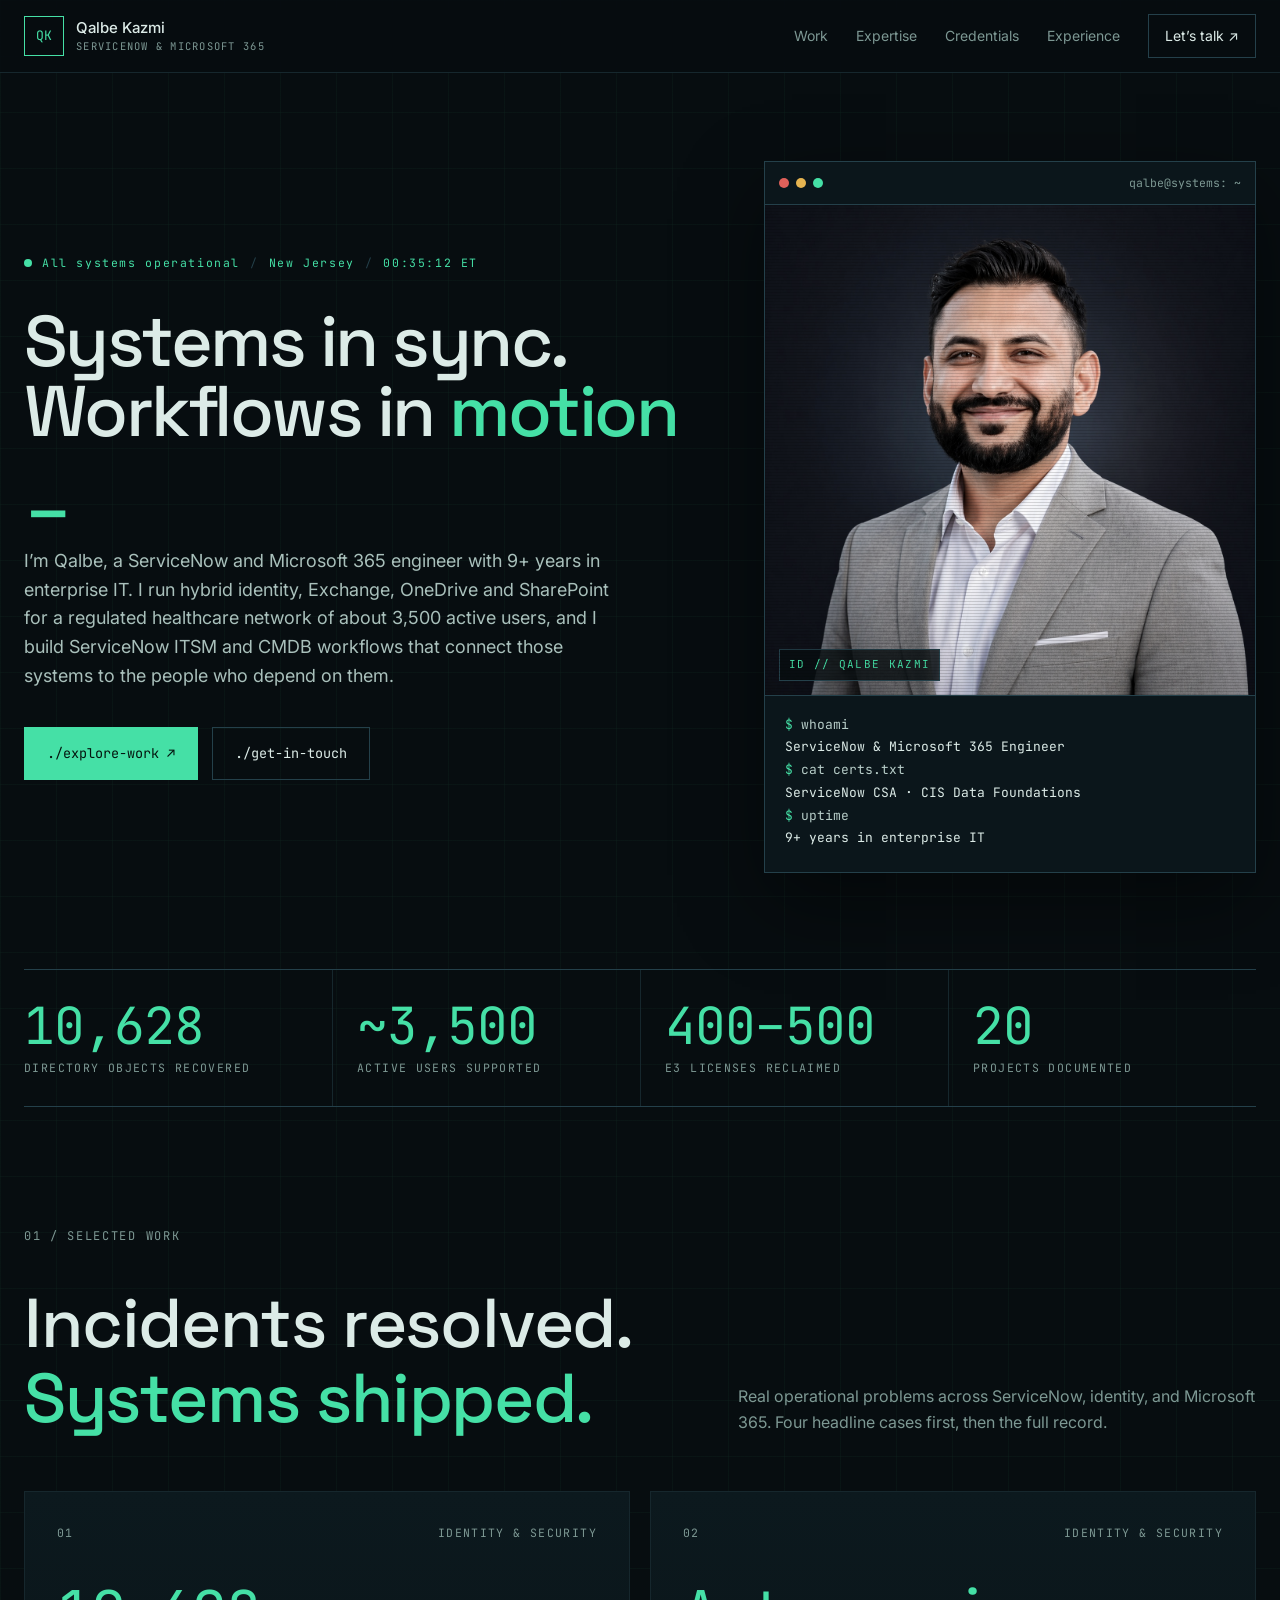
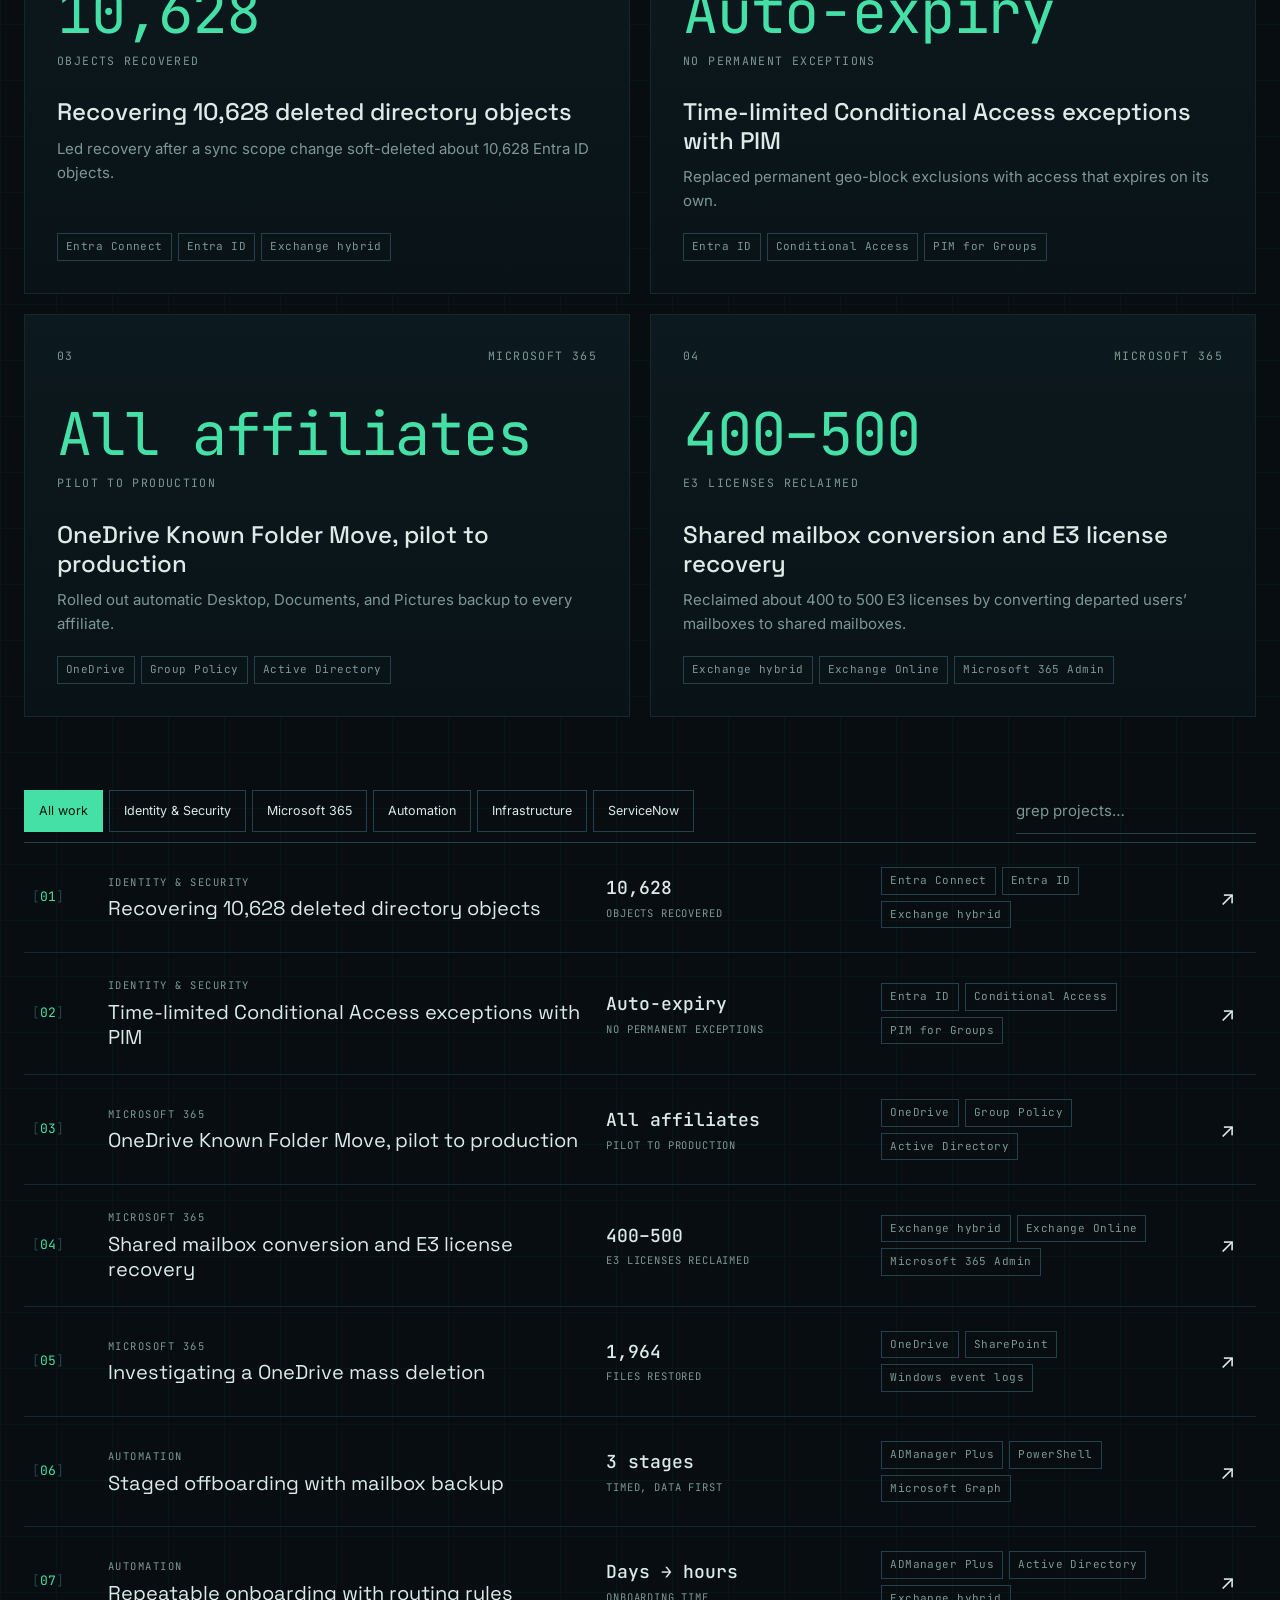
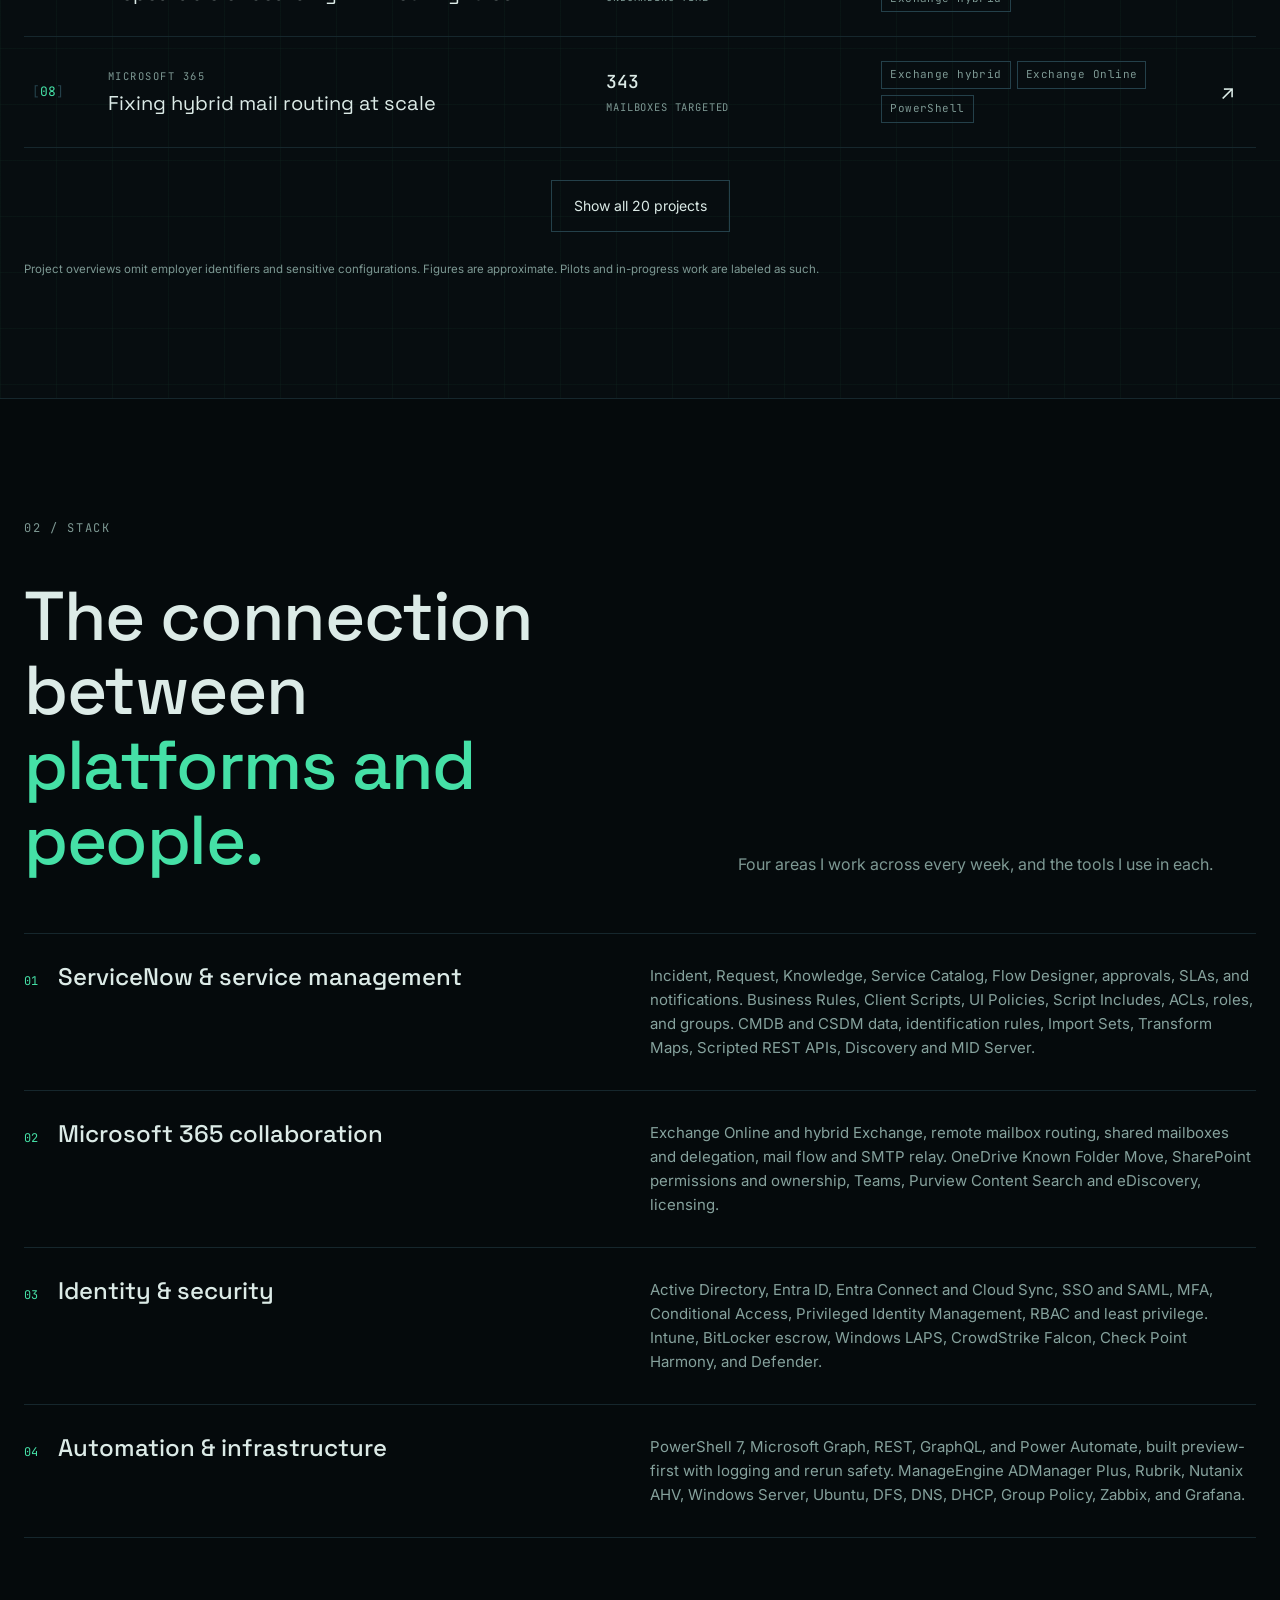
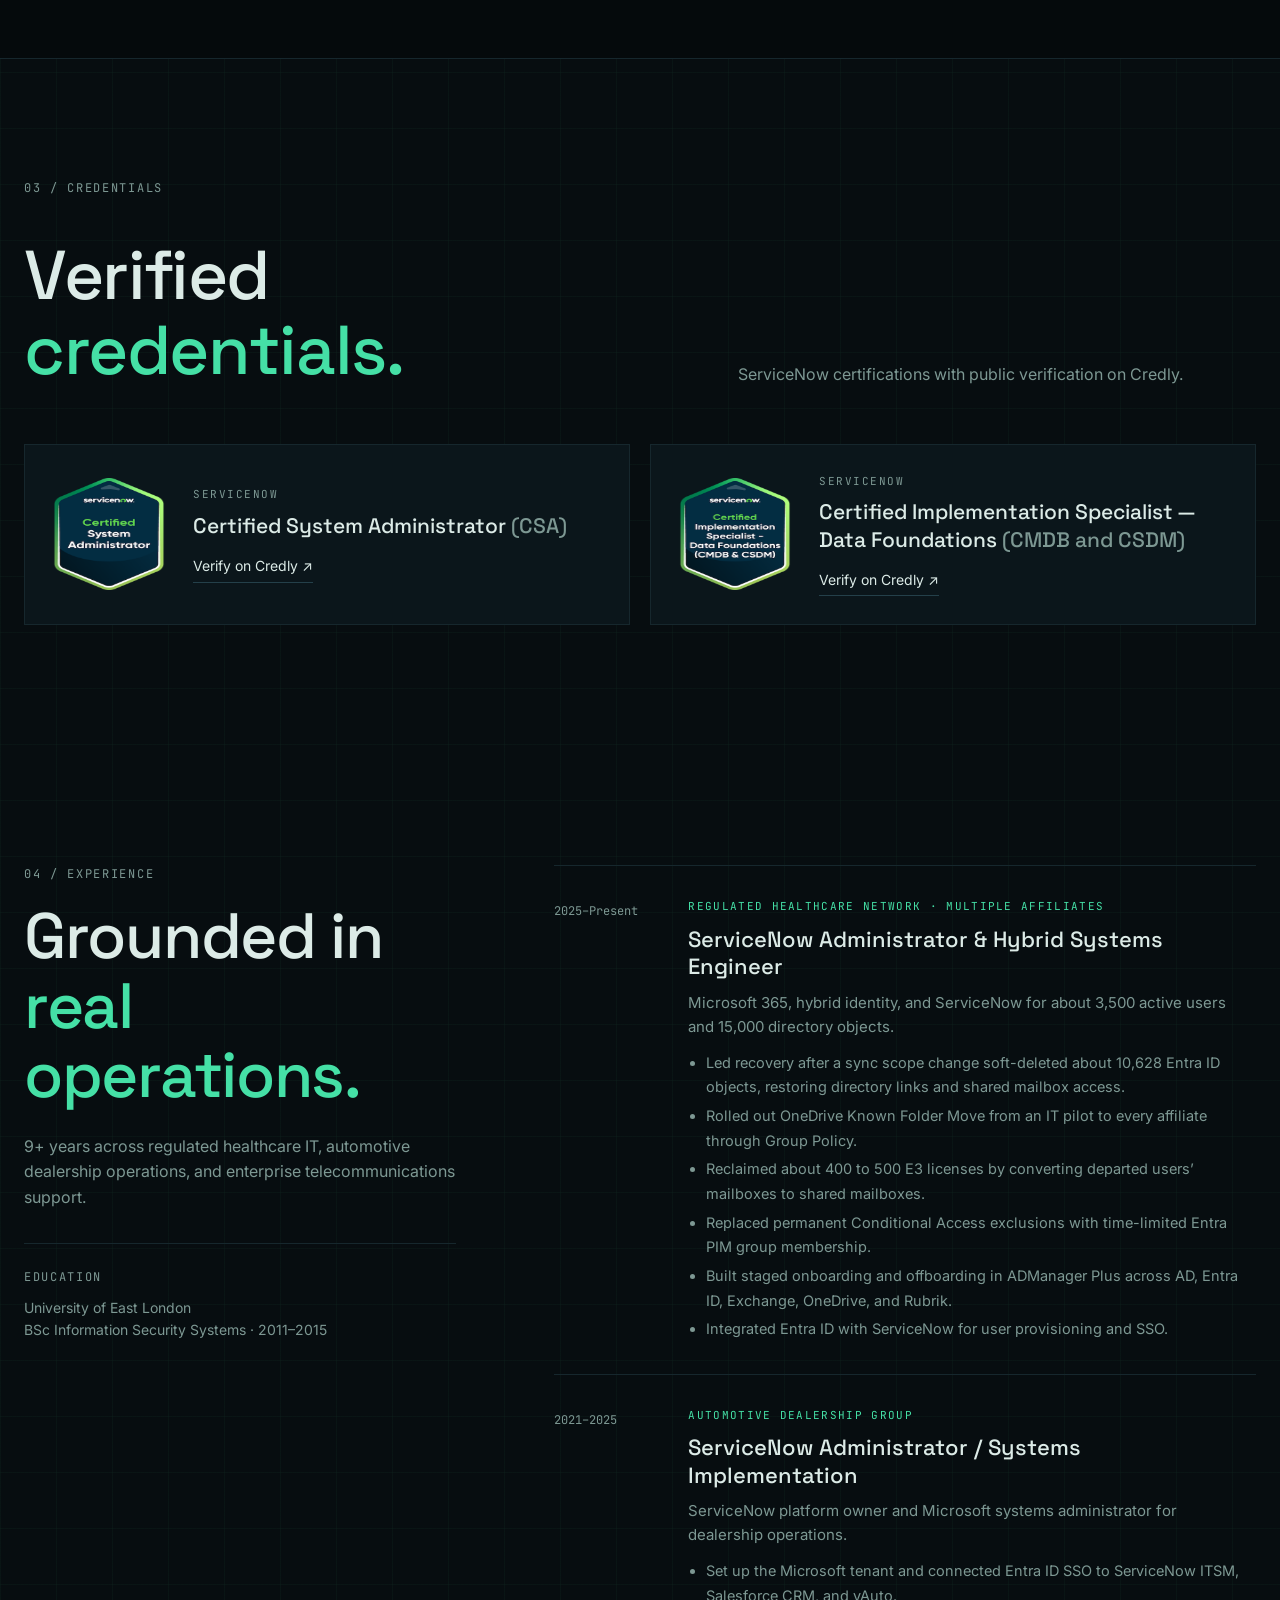
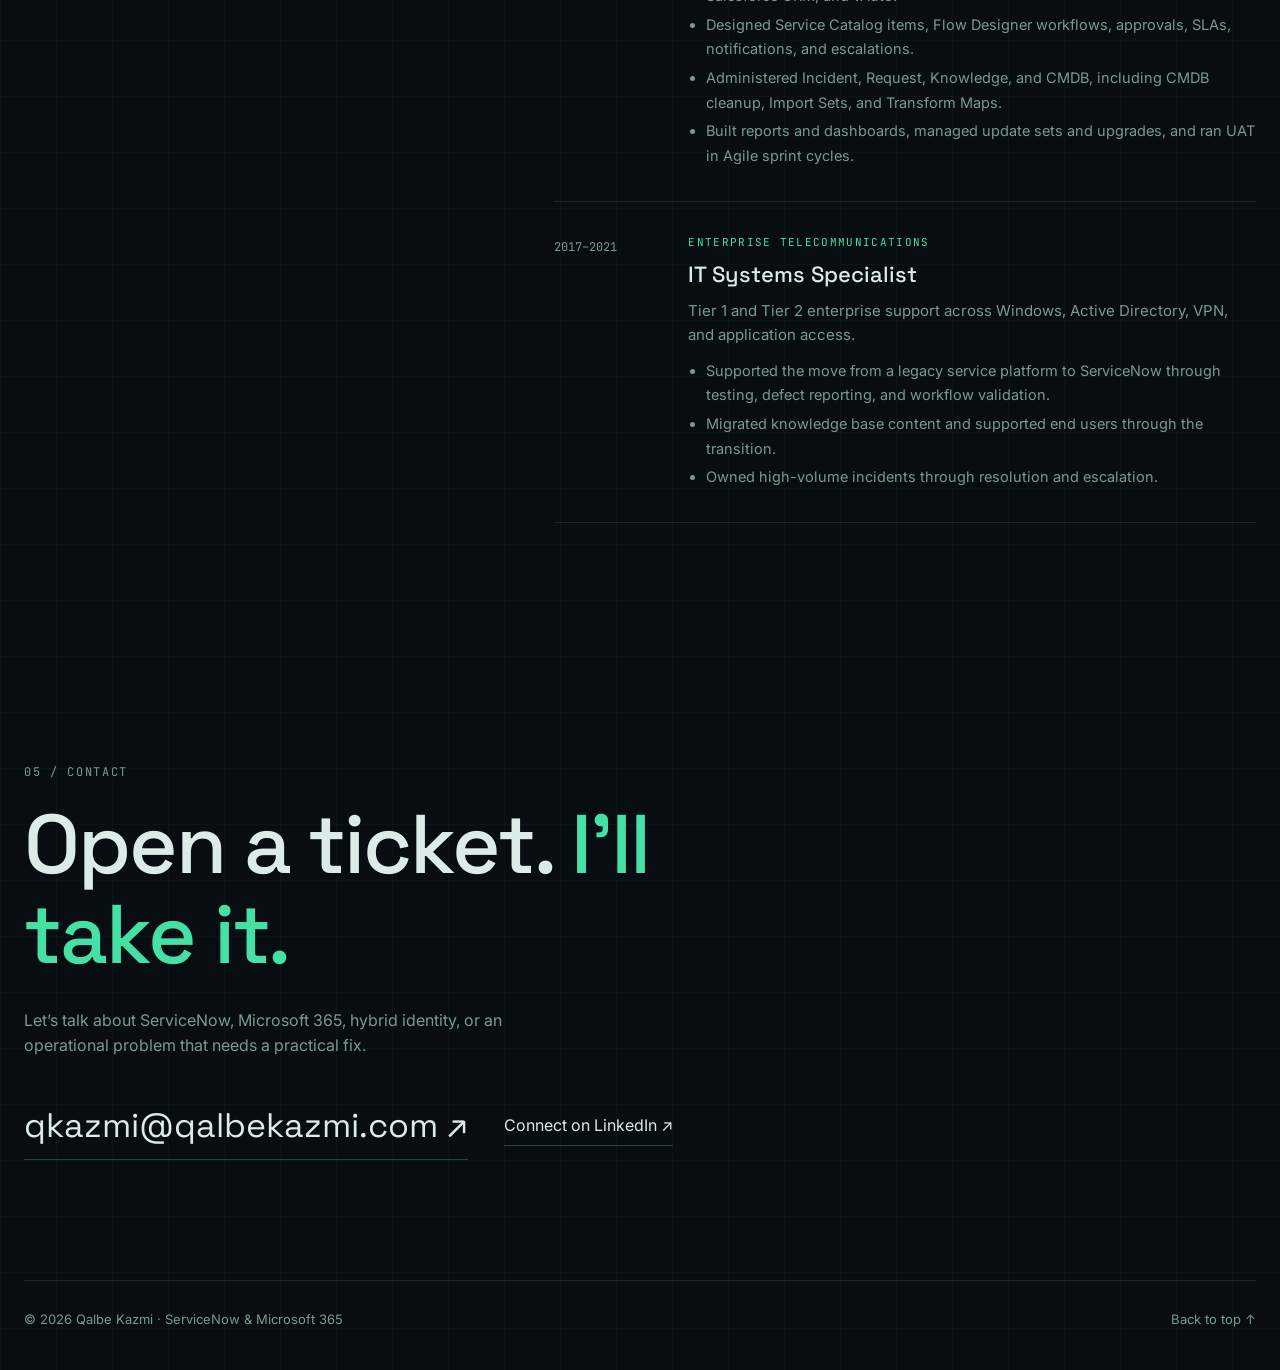
==== commit 3ee422bd: "Switch homepage to design A (command center) Design B remains in history at 77f68a7; the original de" ====
--- a/index.html
+++ b/index.html
@@ -1,70 +1,61 @@
 <!doctype html>
 <html lang="en"><head><meta charset="utf-8"><meta name="viewport" content="width=device-width,initial-scale=1">
 <title>Qalbe Kazmi — ServiceNow & Microsoft 365 Engineer</title>
-<link rel="canonical" href="https://qalbekazmi.com/"><meta name="theme-color" content="#08101d"><meta property="og:type" content="website"><meta property="og:title" content="Qalbe Kazmi — ServiceNow & Microsoft 365 Engineer"><meta property="og:description" content="ServiceNow and Microsoft 365 engineering: ITSM, CMDB, hybrid identity, Exchange, OneDrive and SharePoint, Entra Conditional Access and PIM, and PowerShell automation."><meta property="og:url" content="https://qalbekazmi.com/"><meta property="og:image" content="https://qalbekazmi.com/portrait.jpg">
+<link rel="canonical" href="https://qalbekazmi.com/"><meta name="theme-color" content="#070d10"><meta property="og:type" content="website"><meta property="og:title" content="Qalbe Kazmi — ServiceNow & Microsoft 365 Engineer"><meta property="og:description" content="ServiceNow and Microsoft 365 engineering: ITSM, CMDB, hybrid identity, Exchange, OneDrive and SharePoint, Entra Conditional Access and PIM, and PowerShell automation."><meta property="og:url" content="https://qalbekazmi.com/"><meta property="og:image" content="https://qalbekazmi.com/portrait.jpg">
 <meta name="description" content="ServiceNow and Microsoft 365 engineering: ITSM, CMDB, hybrid identity, Exchange, OneDrive and SharePoint, Entra Conditional Access and PIM, and PowerShell automation.">
 <link rel="icon" href="data:image/svg+xml,%3Csvg xmlns=%27http://www.w3.org/2000/svg%27 viewBox=%270 0 64 64%27%3E%3Crect width=%2764%27 height=%2764%27 rx=%2712%27 fill=%27%23182b33%27/%3E%3Ctext x=%2732%27 y=%2742%27 font-family=%27Georgia,serif%27 font-size=%2728%27 text-anchor=%27middle%27 fill=%27white%27%3EQK%3C/text%3E%3C/svg%3E">
 <link rel="preconnect" href="https://fonts.googleapis.com"><link rel="preconnect" href="https://fonts.gstatic.com" crossorigin>
-<link rel="stylesheet" href="https://fonts.googleapis.com/css2?family=Sora:wght@400;500&family=Inter:wght@400;500&family=IBM+Plex+Mono:wght@400;500&display=swap">
+<link rel="stylesheet" href="https://fonts.googleapis.com/css2?family=Space+Grotesk:wght@400;500&family=Inter:wght@400;500&family=JetBrains+Mono:wght@400;500&display=swap">
 <link rel="stylesheet" href="shared/base.css">
 <style>
-:root{--bg:#08101d;--panel:#0e1a2c;--ink:#e7eef9;--muted:#8a9cb8;--line:#1a2a42;--line-strong:#2a3e5c;--accent:#5aa9ff;--accent-ink:#04101f;--accent-text:#7cbcff;--node:#3fd1c0;--metric:#ffffff;--row-hover:#0f1d31;--head-bg:rgba(8,16,29,.8);--band-line:#1d2f4a;--band-muted:#9aadc8;--dlg-bg:#0c1728;--backdrop:rgba(3,7,14,.75);--switch-bg:#0e1a2c;
---font-head:"Sora",system-ui,sans-serif;--font-body:"Inter",system-ui,sans-serif;--font-mono:"IBM Plex Mono",ui-monospace,monospace}
-body{background:radial-gradient(1200px 700px at 78% -10%,rgba(90,169,255,.16),transparent 60%),radial-gradient(900px 600px at -10% 30%,rgba(63,209,192,.08),transparent 60%),var(--bg);background-attachment:fixed}
-.mono-mark{border-color:var(--accent);color:var(--accent);border-radius:50%}
-.hero{display:grid;grid-template-columns:minmax(0,1fr) minmax(0,1.1fr);gap:48px;align-items:center;padding:80px 0 88px}
-.who{display:flex;align-items:center;gap:14px;margin-bottom:30px}
-.who img{width:56px;height:56px;border-radius:50%;object-fit:cover;border:2px solid var(--accent);box-shadow:0 0 0 5px rgba(90,169,255,.15)}
-.who b{display:block;font-family:var(--font-head);font-weight:500;font-size:16px}
-.who span{font-family:var(--font-mono);font-size:11.5px;letter-spacing:.1em;text-transform:uppercase;color:var(--muted)}
-.hero h1{font-size:clamp(44px,5.6vw,80px);letter-spacing:-.035em;line-height:1.02}
-.hero h1 em{font-style:normal;background:linear-gradient(90deg,var(--accent),var(--node));-webkit-background-clip:text;background-clip:text;color:transparent}
-.intro{font-size:17.5px;color:#a7b8d1;max-width:560px;margin:28px 0 34px}
+:root{--bg:#070d10;--panel:#0b161b;--ink:#dcebe7;--muted:#7d9893;--line:#16272d;--line-strong:#24404a;--accent:#45e0a6;--accent-ink:#04140e;--accent-text:#45e0a6;--metric:#e9f7f3;--row-hover:#0c1b20;--head-bg:rgba(7,13,16,.82);--band-line:#16272d;--band-muted:#86a29d;--dlg-bg:#0a1418;--backdrop:rgba(2,6,8,.75);--switch-bg:#0b161b;
+--font-head:"Space Grotesk",system-ui,sans-serif;--font-body:"Inter",system-ui,sans-serif;--font-mono:"JetBrains Mono",ui-monospace,monospace;--font-num:"JetBrains Mono",ui-monospace,monospace}
+body{background-color:var(--bg);background-image:linear-gradient(rgba(69,224,166,.035) 1px,transparent 1px),linear-gradient(90deg,rgba(69,224,166,.035) 1px,transparent 1px);background-size:56px 56px}
+.mono-mark{border-color:var(--accent);color:var(--accent);font-family:var(--font-mono);font-size:13px}
+.hero{display:grid;grid-template-columns:minmax(0,1.25fr) minmax(0,.9fr);gap:56px;align-items:center;padding:88px 0 96px}
+.status{display:flex;flex-wrap:wrap;align-items:center;gap:10px;font-size:11.5px;letter-spacing:.14em;color:var(--accent);margin-bottom:34px}
+.status .sep{color:var(--line-strong)}
+.dot{width:8px;height:8px;border-radius:50%;background:var(--accent);box-shadow:0 0 0 0 rgba(69,224,166,.6);animation:ping 2s infinite}
+@keyframes ping{0%{box-shadow:0 0 0 0 rgba(69,224,166,.55)}70%{box-shadow:0 0 0 10px rgba(69,224,166,0)}100%{box-shadow:0 0 0 0 rgba(69,224,166,0)}}
+.hero h1{font-size:clamp(44px,5.6vw,84px);letter-spacing:-.035em;line-height:.98}
+.hero h1 .accent{color:var(--accent)}
+.cursor{display:inline-block;color:var(--accent);animation:blink 1.05s steps(1) infinite;margin-left:2px}
+@keyframes blink{50%{opacity:0}}
+.intro{font-size:18px;color:#a9c0bb;max-width:600px;margin:30px 0 36px}
 .actions{display:flex;gap:14px;flex-wrap:wrap}
-.btn{font-size:14.5px;text-decoration:none;padding:15px 24px;border-radius:999px;background:var(--accent);color:var(--accent-ink);font-weight:500;transition:.25s}
-.btn:hover{box-shadow:0 0 0 6px rgba(90,169,255,.2)}
-.btn.ghost{background:transparent;color:var(--ink);border:1px solid var(--line-strong)}
-.btn.ghost:hover{border-color:var(--accent);box-shadow:none}
-.mapwrap{position:relative;border:1px solid var(--line);border-radius:20px;background:rgba(14,26,44,.55);padding:18px}
-.map-label{display:flex;justify-content:space-between;font-family:var(--font-mono);font-size:11px;letter-spacing:.12em;text-transform:uppercase;color:var(--muted);padding:2px 6px 10px}
-#nodemap{width:100%;height:auto;display:block;overflow:visible}
-#nodemap .ln{stroke:#2a4b75;stroke-width:1.2;fill:none}
-#nodemap .flow{stroke:var(--accent);stroke-width:1.6;fill:none;stroke-dasharray:4 10;animation:flow 2.4s linear infinite;opacity:.75}
-@keyframes flow{to{stroke-dashoffset:-56}}
-#nodemap [data-node]{cursor:pointer;outline:none}
-#nodemap [data-node] circle.core{fill:#0e1f36;stroke:var(--node);stroke-width:1.5;transition:fill .25s,stroke .25s}
-#nodemap [data-node] circle.halo{fill:none;stroke:var(--node);opacity:0;transition:opacity .25s}
-#nodemap [data-node] text{fill:#d7e4f5;font-family:Inter,system-ui,sans-serif;font-size:13px;text-anchor:middle;pointer-events:none}
-#nodemap [data-node].hub circle.core{stroke:var(--accent);fill:#0d2647}
-#nodemap.focus [data-node]:not(.on) text{opacity:.55}
-#nodemap.focus [data-node]:not(.on) circle.core{stroke-opacity:.5}
-#nodemap [data-node].on circle.core,#nodemap [data-node]:focus-visible circle.core{fill:#123358;stroke:#fff}
-#nodemap [data-node].on circle.halo{opacity:.5;animation:halo 1.8s ease-out infinite}
-@keyframes halo{from{r:var(--r0);opacity:.55}to{r:var(--r1);opacity:0}}
-.hub .pulse{fill:none;stroke:var(--accent);animation:pulse 2.6s ease-out infinite}
-@keyframes pulse{from{r:46px;opacity:.6}to{r:80px;opacity:0}}
-#node-info{margin-top:10px;border-top:1px solid var(--line);padding:14px 6px 2px;min-height:118px}
-.node-info-head{font-family:var(--font-mono);font-size:11.5px;letter-spacing:.12em;text-transform:uppercase;color:var(--node)}
-#node-info ul{list-style:none;margin:10px 0 0;padding:0;display:grid;gap:4px}
-#node-info button{background:transparent;border:0;padding:3px 0;font-size:14.5px;color:var(--ink);text-align:left}
-#node-info button:hover{color:var(--accent-text)}
+.btn{font-family:var(--font-mono);font-size:13.5px;text-decoration:none;padding:15px 22px;background:var(--accent);color:var(--accent-ink);border:1px solid var(--accent);transition:.2s}
+.btn:hover{background:transparent;color:var(--accent)}
+.btn.ghost{background:transparent;color:var(--ink);border-color:var(--line-strong)}
+.btn.ghost:hover{border-color:var(--accent);color:var(--accent)}
+.term{background:var(--panel);border:1px solid var(--line-strong);box-shadow:0 30px 80px rgba(0,0,0,.45)}
+.term-bar{display:flex;align-items:center;gap:7px;padding:12px 14px;border-bottom:1px solid var(--line-strong)}
+.term-bar i{width:10px;height:10px;border-radius:50%;background:#24404a}
+.term-bar i:first-child{background:#e0605a}.term-bar i:nth-child(2){background:#e6b450}.term-bar i:nth-child(3){background:var(--accent)}
+.term-bar em{margin-left:auto;font-style:normal;font-family:var(--font-mono);font-size:11.5px;color:var(--muted)}
+.term-photo{position:relative;aspect-ratio:1/1;overflow:hidden;border-bottom:1px solid var(--line-strong)}
+.term-photo img{width:100%;height:100%;object-fit:cover;filter:grayscale(.35) contrast(1.05)}
+.term-photo::after{content:"";position:absolute;inset:0;background:repeating-linear-gradient(0deg,rgba(0,0,0,.14) 0 1px,transparent 1px 3px);mix-blend-mode:multiply;pointer-events:none}
+.scan{position:absolute;left:0;right:0;height:60px;background:linear-gradient(transparent,rgba(69,224,166,.16),transparent);animation:scan 4.5s linear infinite;pointer-events:none}
+@keyframes scan{from{top:-60px}to{top:100%}}
+.tag-id{position:absolute;left:14px;bottom:14px;font-family:var(--font-mono);font-size:11px;letter-spacing:.12em;background:rgba(7,13,16,.8);border:1px solid var(--line-strong);color:var(--accent);padding:6px 9px}
+.term pre{margin:0;padding:18px 20px 22px;font-family:var(--font-mono);font-size:13px;line-height:1.75;color:#b7cdc8;white-space:pre-wrap}
+.term pre b{color:var(--accent);font-weight:400}
+.term pre .o{color:var(--ink)}
 .stats{border-color:var(--line-strong)}
-.stat-num{background:linear-gradient(90deg,#fff,#a9d1ff);-webkit-background-clip:text;background-clip:text;color:transparent}
-.fcard{border-radius:18px;background:linear-gradient(160deg,rgba(90,169,255,.08),rgba(14,26,44,.6) 45%);backdrop-filter:blur(6px)}
-.fcard:hover{box-shadow:0 20px 60px rgba(90,169,255,.12)}
-.fcard-metric{background:linear-gradient(90deg,#fff,var(--node));-webkit-background-clip:text;background-clip:text;color:transparent}
-.chip{border-radius:999px}
-.filter,.show-all{border-radius:999px}
+.stat-num{color:var(--accent)}
+.fcard{background:linear-gradient(180deg,#0c191e,#091317)}
+.fcard::before{content:"";position:absolute;inset:0 auto auto 0;width:100%;height:2px;background:var(--accent);transform:scaleX(0);transform-origin:0 50%;transition:transform .5s}
+.fcard:hover::before{transform:scaleX(1)}
+.fcard-metric{color:var(--accent)}
+.prow-idx::before{content:"[";color:var(--line-strong)}.prow-idx::after{content:"]";color:var(--line-strong)}
+.prow-title{font-family:var(--font-head)}
+.prow-metric strong{font-size:18px;color:var(--ink)}
+.band{background:#050a0c;border-top:1px solid var(--line);border-bottom:1px solid var(--line)}
+.section-head h2 em,.exp-side h2 em{font-style:normal;color:var(--accent)}
+.contact h2 em{font-style:normal;color:var(--accent)}
 .filter[aria-pressed=true]{background:var(--accent);border-color:var(--accent);color:var(--accent-ink)}
-.prow{border-radius:12px}
-.prow.lit,.fcard.lit{background:rgba(90,169,255,.08)}
-.prow.lit .prow-idx{color:var(--node)}
-.fcard.lit{border-color:var(--node)}
-.band{background:rgba(5,10,20,.6);border-top:1px solid var(--line);border-bottom:1px solid var(--line)}
-.cert,.dlg{border-radius:18px}
-.section-head h2 em,.contact h2 em,.exp-side h2 em{font-style:normal;color:var(--accent-text)}
-.switcher{border-radius:999px}.switcher a{border-radius:999px}
-@media (max-width:980px){.hero{grid-template-columns:1fr;padding:48px 0 64px}}
+.cert{background:var(--panel)}
+@media (max-width:980px){.hero{grid-template-columns:1fr;gap:40px;padding:56px 0 72px}.term{max-width:520px}}
 </style>
 </head><body>
 <a class="skip" href="#main">Skip to content</a><div class="progress" aria-hidden="true"></div>
@@ -76,18 +67,27 @@
 <main id="main">
 <section class="wrap hero" id="top">
 <div class="hero-copy">
-<div class="who"><img src="portrait.jpg" alt="Qalbe Kazmi" width="112" height="112"><div><b>Qalbe Kazmi</b><span>ServiceNow · Microsoft 365 · NJ</span></div></div>
-<h1>I connect the systems <em>your people depend on.</em></h1>
+<div class="status mono"><span class="dot" aria-hidden="true"></span>All systems operational<span class="sep">/</span>New Jersey<span class="sep">/</span><span id="clock"></span></div>
+<h1>Systems in sync.<br>Workflows in <span class="accent">motion</span><span class="cursor" aria-hidden="true">_</span></h1>
 <p class="intro">I’m Qalbe, a ServiceNow and Microsoft 365 engineer with 9+ years in enterprise IT. I run hybrid identity, Exchange, OneDrive and SharePoint for a regulated healthcare network of about 3,500 active users, and I build ServiceNow ITSM and CMDB workflows that connect those systems to the people who depend on them.</p>
-<div class="actions"><a class="btn" href="#work">Explore my work ↗</a><a class="btn ghost" href="#contact">Get in touch</a></div>
+<div class="actions"><a class="btn" href="#work">./explore-work ↗</a><a class="btn ghost" href="#contact">./get-in-touch</a></div>
 </div>
-<div class="mapwrap"><div class="map-label"><span>System map</span><span>Hover or tap a node</span></div><svg id="nodemap" viewBox="0 0 600 470" role="group" aria-label="Map of the systems I work with. Select a system to see related projects."><path class="ln" stroke-dasharray="3 6" d="M120 92 Q300 20 480 86"/><path class="ln" stroke-dasharray="3 6" d="M170 400 Q300 470 420 405"/><path class="flow" d="M120 92 Q300 20 480 86" style="animation-duration:4s"/><path class="ln" d="M300 230 L120 92"/><path class="flow" d="M300 230 L120 92" style="animation-delay:-0.00s"/><path class="ln" d="M300 230 L480 86"/><path class="flow" d="M300 230 L480 86" style="animation-delay:-0.35s"/><path class="ln" d="M300 230 L520 270"/><path class="flow" d="M300 230 L520 270" style="animation-delay:-0.70s"/><path class="ln" d="M300 230 L420 405"/><path class="flow" d="M300 230 L420 405" style="animation-delay:-1.05s"/><path class="ln" d="M300 230 L170 400"/><path class="flow" d="M300 230 L170 400" style="animation-delay:-1.40s"/><path class="ln" d="M300 230 L68 250"/><path class="flow" d="M300 230 L68 250" style="animation-delay:-1.75s"/><g data-node="servicenow|cmdb|catalog|scripted rest|flow designer" data-label="ServiceNow"><circle class="halo" cx="120" cy="92" r="44" style="--r0:44px;--r1:66px"/><circle class="core" cx="120" cy="92" r="44"/><text x="120" y="97">ServiceNow</text></g><g data-node="exchange|mail|mailbox" data-label="Exchange"><circle class="halo" cx="480" cy="86" r="44" style="--r0:44px;--r1:66px"/><circle class="core" cx="480" cy="86" r="44"/><text x="480" y="91">Exchange</text></g><g data-node="onedrive|sharepoint" data-label="OneDrive & SharePoint"><circle class="halo" cx="520" cy="270" r="44" style="--r0:44px;--r1:66px"/><circle class="core" cx="520" cy="270" r="44"/><text x="520" y="268">OneDrive</text><text x="520" y="282">SharePoint</text></g><g data-node="intune|bitlocker" data-label="Intune"><circle class="halo" cx="420" cy="405" r="40" style="--r0:40px;--r1:62px"/><circle class="core" cx="420" cy="405" r="40"/><text x="420" y="410">Intune</text></g><g data-node="powershell|graph|power automate|api|graphql" data-label="PowerShell & Graph"><circle class="halo" cx="170" cy="400" r="44" style="--r0:44px;--r1:66px"/><circle class="core" cx="170" cy="400" r="44"/><text x="170" y="398">PowerShell</text><text x="170" y="412">& Graph</text></g><g data-node="crowdstrike|conditional access|pim|grafana|zabbix|security" data-label="Security"><circle class="halo" cx="68" cy="250" r="40" style="--r0:40px;--r1:62px"/><circle class="core" cx="68" cy="250" r="40"/><text x="68" y="255">Security</text></g><g data-node="entra|conditional access|pim|identity|active directory" data-label="Entra ID" class=hub><circle class="pulse" cx="300" cy="230" r="54"/><circle class="halo" cx="300" cy="230" r="54" style="--r0:54px;--r1:76px"/><circle class="core" cx="300" cy="230" r="54"/><text x="300" y="235">Entra ID</text></g></svg><div id="node-info" aria-live="polite"></div></div>
+<aside class="term" aria-label="About Qalbe">
+<div class="term-bar" aria-hidden="true"><i></i><i></i><i></i><em>qalbe@systems: ~</em></div>
+<div class="term-photo"><img src="portrait.jpg" alt="Qalbe Kazmi" width="600" height="600"><span class="scan" aria-hidden="true"></span><span class="tag-id">ID // QALBE KAZMI</span></div>
+<pre><b>$</b> whoami
+<span class="o">ServiceNow & Microsoft 365 Engineer</span>
+<b>$</b> cat certs.txt
+<span class="o">ServiceNow CSA · CIS Data Foundations</span>
+<b>$</b> uptime
+<span class="o">9+ years in enterprise IT</span></pre>
+</aside>
 </section>
 <section class="wrap stats-wrap" aria-label="Highlights"><div id="stats" class="stats"></div></section>
 <section id="work" class="wrap section">
-<div class="section-head"><p class="eyebrow">01 / Selected work</p><h2>Connected systems.<br><em>Measured results.</em></h2><p class="lede">Real operational problems across ServiceNow, identity, and Microsoft 365. Four headline cases first, then the full record.</p></div>
+<div class="section-head"><p class="eyebrow">01 / Selected work</p><h2>Incidents resolved.<br><em>Systems shipped.</em></h2><p class="lede">Real operational problems across ServiceNow, identity, and Microsoft 365. Four headline cases first, then the full record.</p></div>
 <div id="featured" class="featured-grid"></div>
-<div class="toolbar"><div id="filters" class="filters" role="group" aria-label="Filter projects"></div><label><span class="sr-only">Search projects</span><input id="search" class="search" type="search" placeholder="Search projects"></label></div>
+<div class="toolbar"><div id="filters" class="filters" role="group" aria-label="Filter projects"></div><label><span class="sr-only">Search projects</span><input id="search" class="search" type="search" placeholder="grep projects…"></label></div>
 <p id="count" class="sr-only" role="status" aria-live="polite"></p>
 <div id="projects" class="plist"></div>
 <p id="empty" hidden>No projects match. Try another keyword or category.</p>
@@ -95,21 +95,22 @@
 <p class="fine">Project overviews omit employer identifiers and sensitive configurations. Figures are approximate. Pilots and in-progress work are labeled as such.</p>
 </section>
 <section id="expertise" class="section band"><div class="wrap">
-<div class="section-head"><p class="eyebrow">02 / How I work</p><h2>The connection between<br><em>platforms and people.</em></h2><p class="lede band-lede">Four areas I work across every week, and the tools I use in each.</p></div>
+<div class="section-head"><p class="eyebrow">02 / Stack</p><h2>The connection between<br><em>platforms and people.</em></h2><p class="lede band-lede">Four areas I work across every week, and the tools I use in each.</p></div>
 <div id="expertise-list" class="xp-list"></div></div></section>
 <section id="credentials" class="wrap section">
-<div class="section-head"><p class="eyebrow">03 / Credentials</p><h2>Knowledge backed<br><em>by credentials.</em></h2><p class="lede">ServiceNow certifications with public verification on Credly.</p></div>
+<div class="section-head"><p class="eyebrow">03 / Credentials</p><h2>Verified<br><em>credentials.</em></h2><p class="lede">ServiceNow certifications with public verification on Credly.</p></div>
 <div id="cert-list" class="cert-list"></div></section>
 <section id="experience" class="wrap section exp">
 <div class="exp-side"><p class="eyebrow">04 / Experience</p><h2>Grounded in<br><em>real operations.</em></h2><p class="lede">9+ years across regulated healthcare IT, automotive dealership operations, and enterprise telecommunications support.</p>
 <div class="edu"><p class="eyebrow">Education</p><p>University of East London<br>BSc Information Security Systems · 2011–2015</p></div></div>
 <div id="jobs" class="jobs"></div></section>
 <section id="contact" class="section contact"><div class="wrap">
-<p class="eyebrow">05 / Contact</p><h2>Let’s connect <em>your next system.</em></h2>
+<p class="eyebrow">05 / Contact</p><h2>Open a ticket. <em>I’ll take it.</em></h2>
 <p class="lede">Let’s talk about ServiceNow, Microsoft 365, hybrid identity, or an operational problem that needs a practical fix.</p>
 <div class="contact-links"><a class="email" href="mailto:qkazmi@qalbekazmi.com">qkazmi@qalbekazmi.com ↗</a><a href="https://www.linkedin.com/in/qalbekazmi/" target="_blank" rel="noopener noreferrer">Connect on LinkedIn ↗</a></div>
 </div></section>
 </main>
 <footer class="wrap foot"><span>© 2026 Qalbe Kazmi · ServiceNow & Microsoft 365</span><a href="#top">Back to top ↑</a></footer>
+
 <script src="shared/data.js"></script><script src="shared/site.js"></script>
 </body></html>
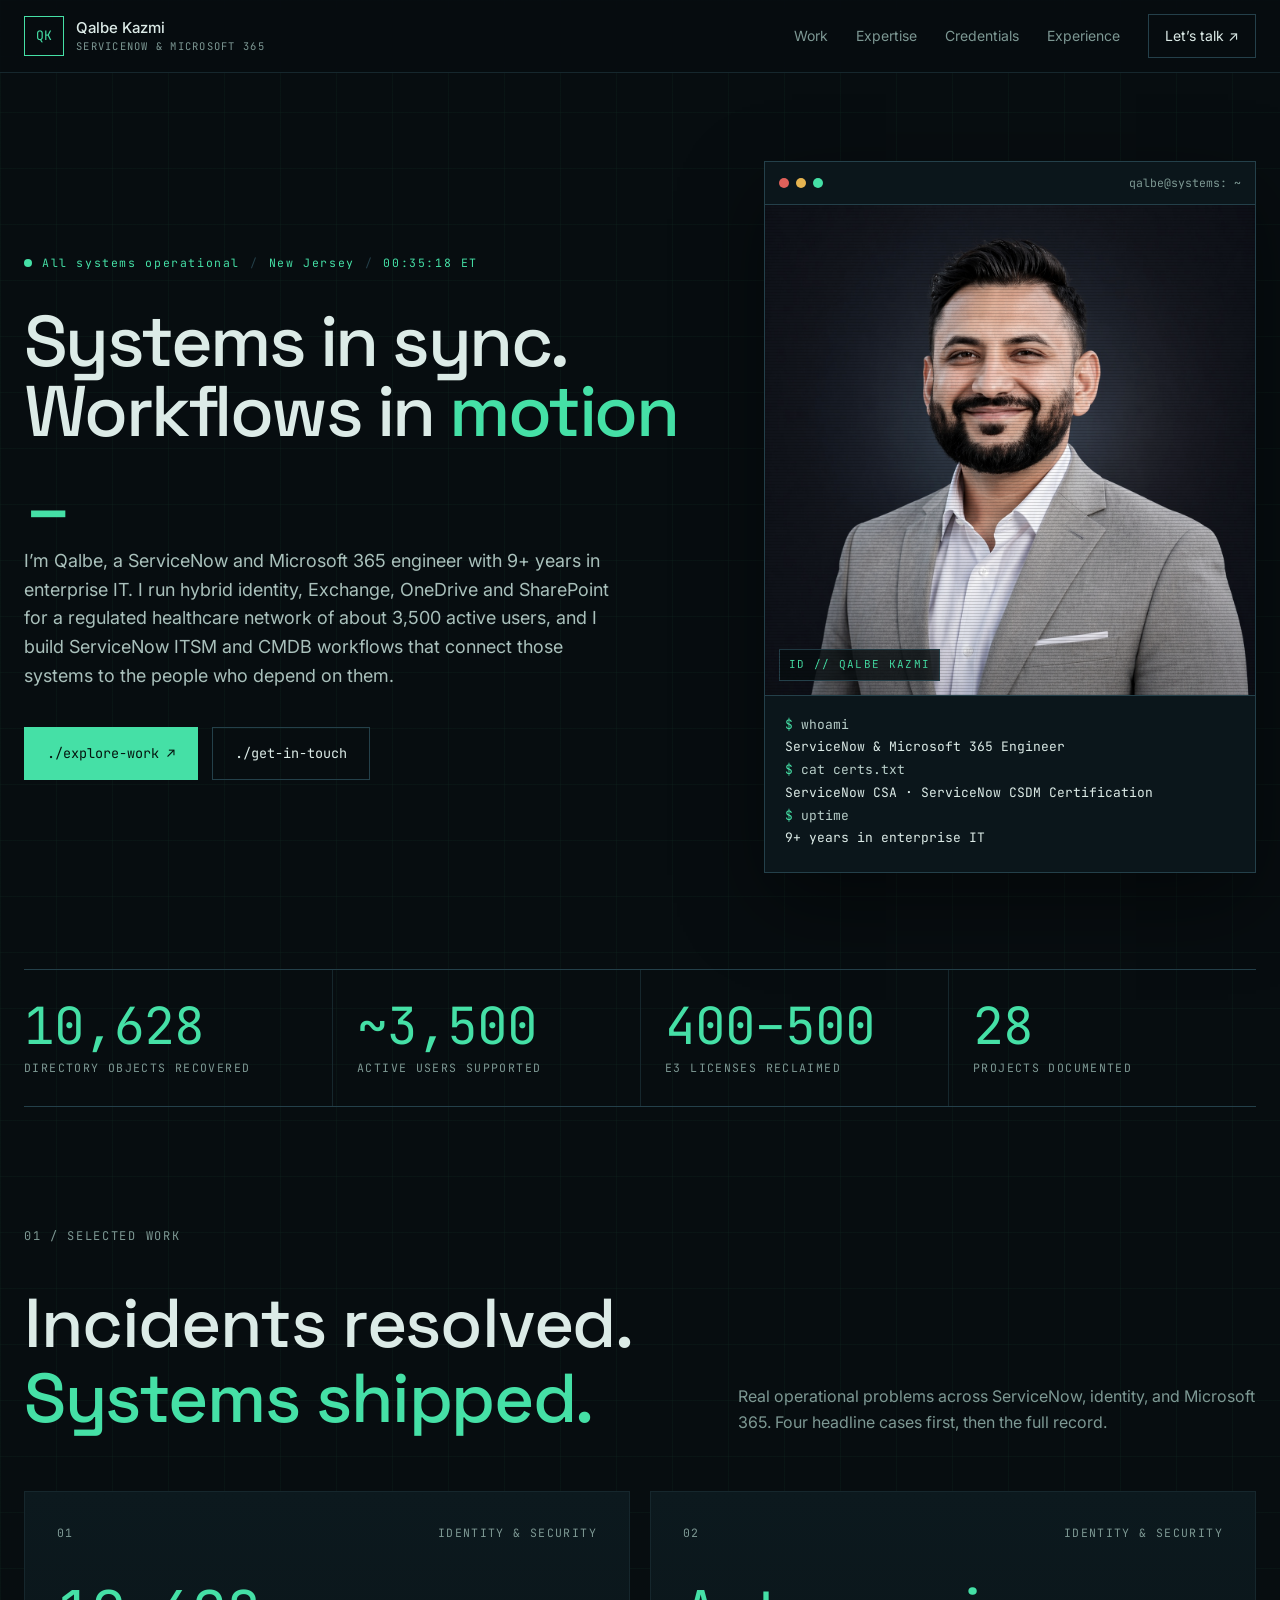
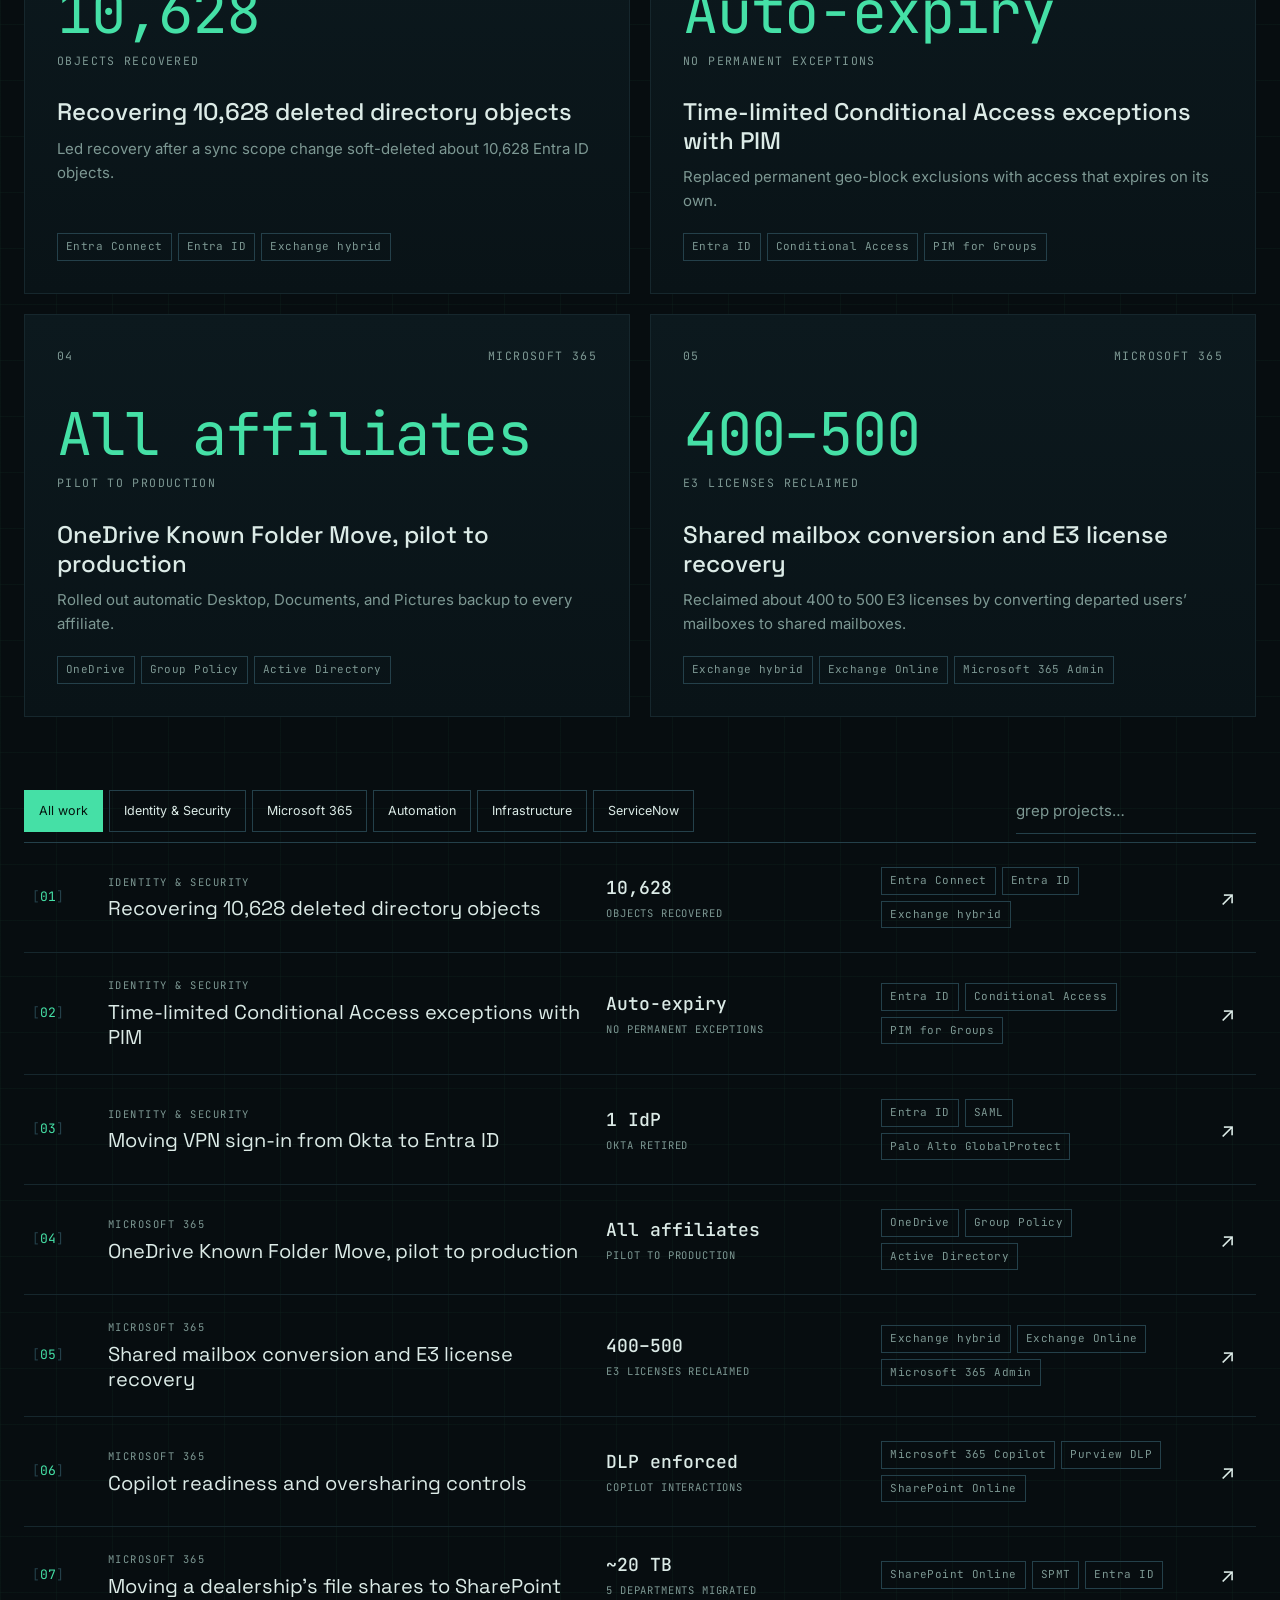
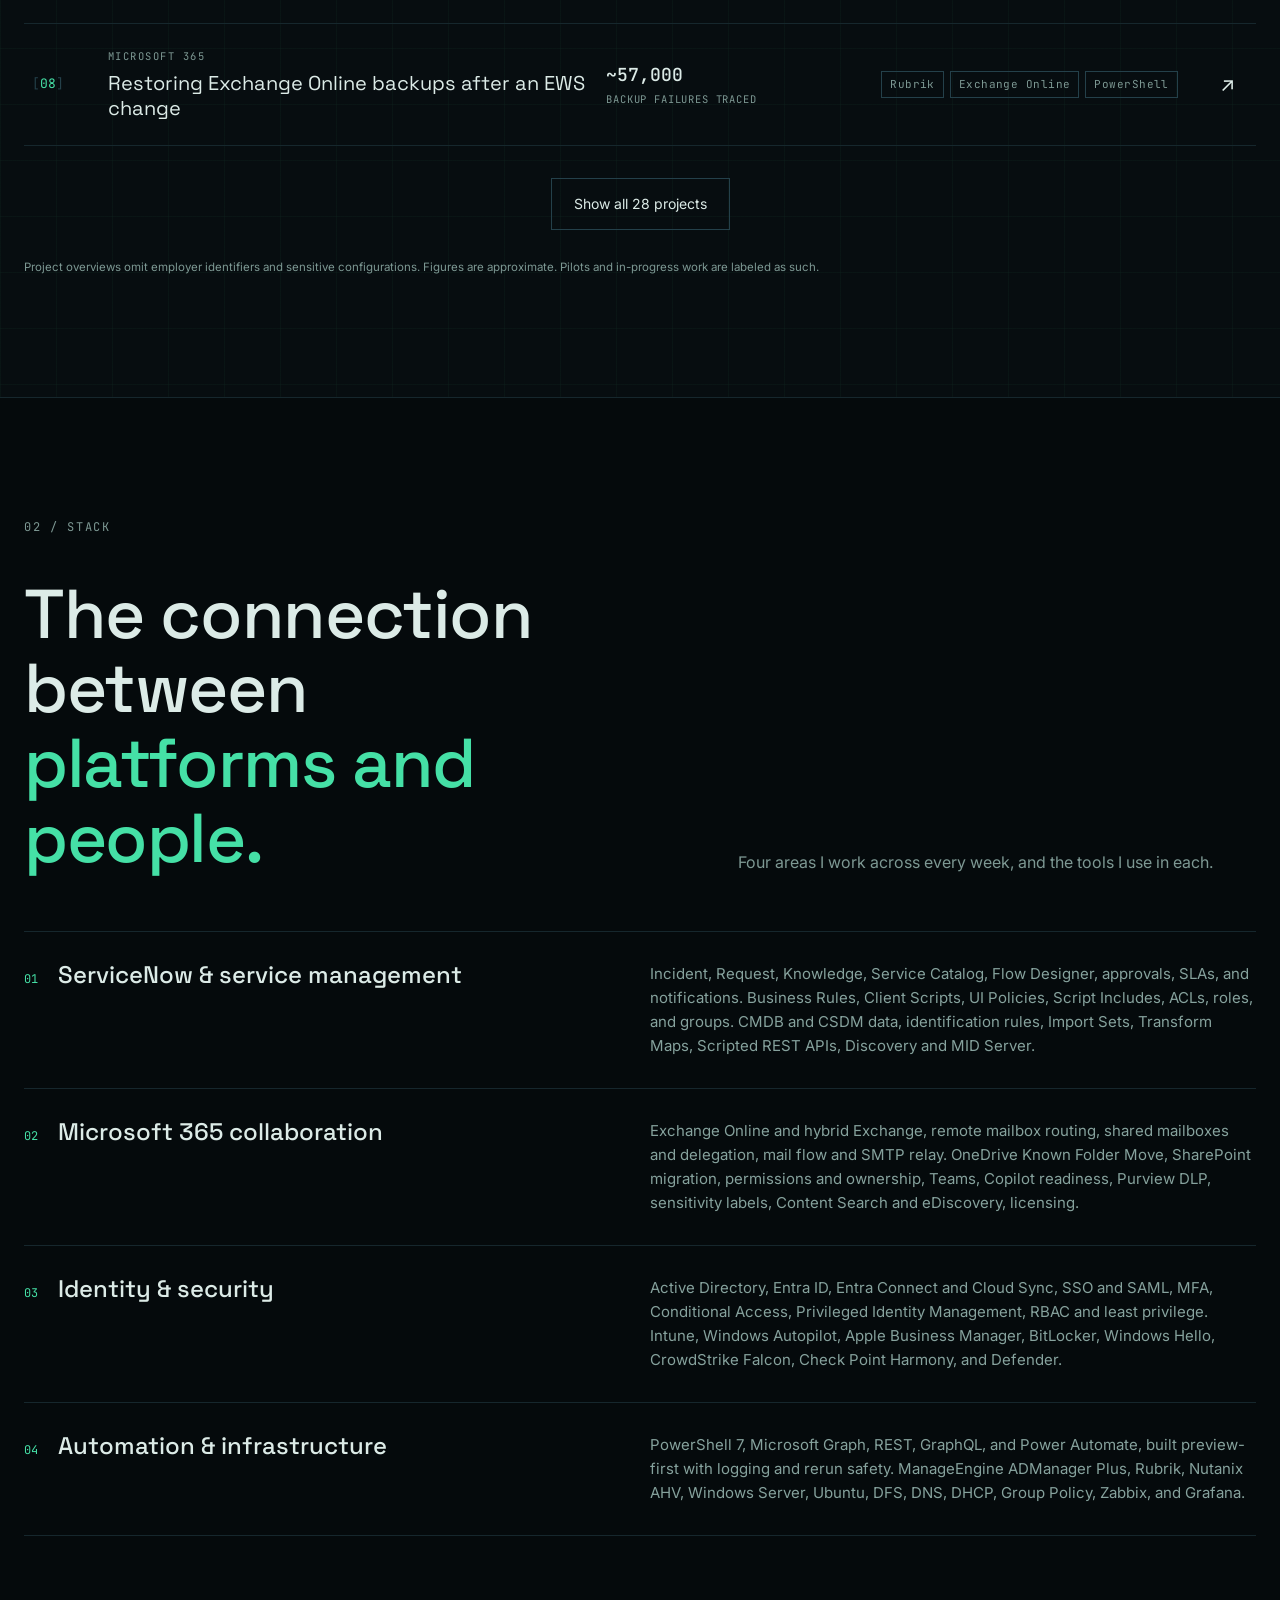
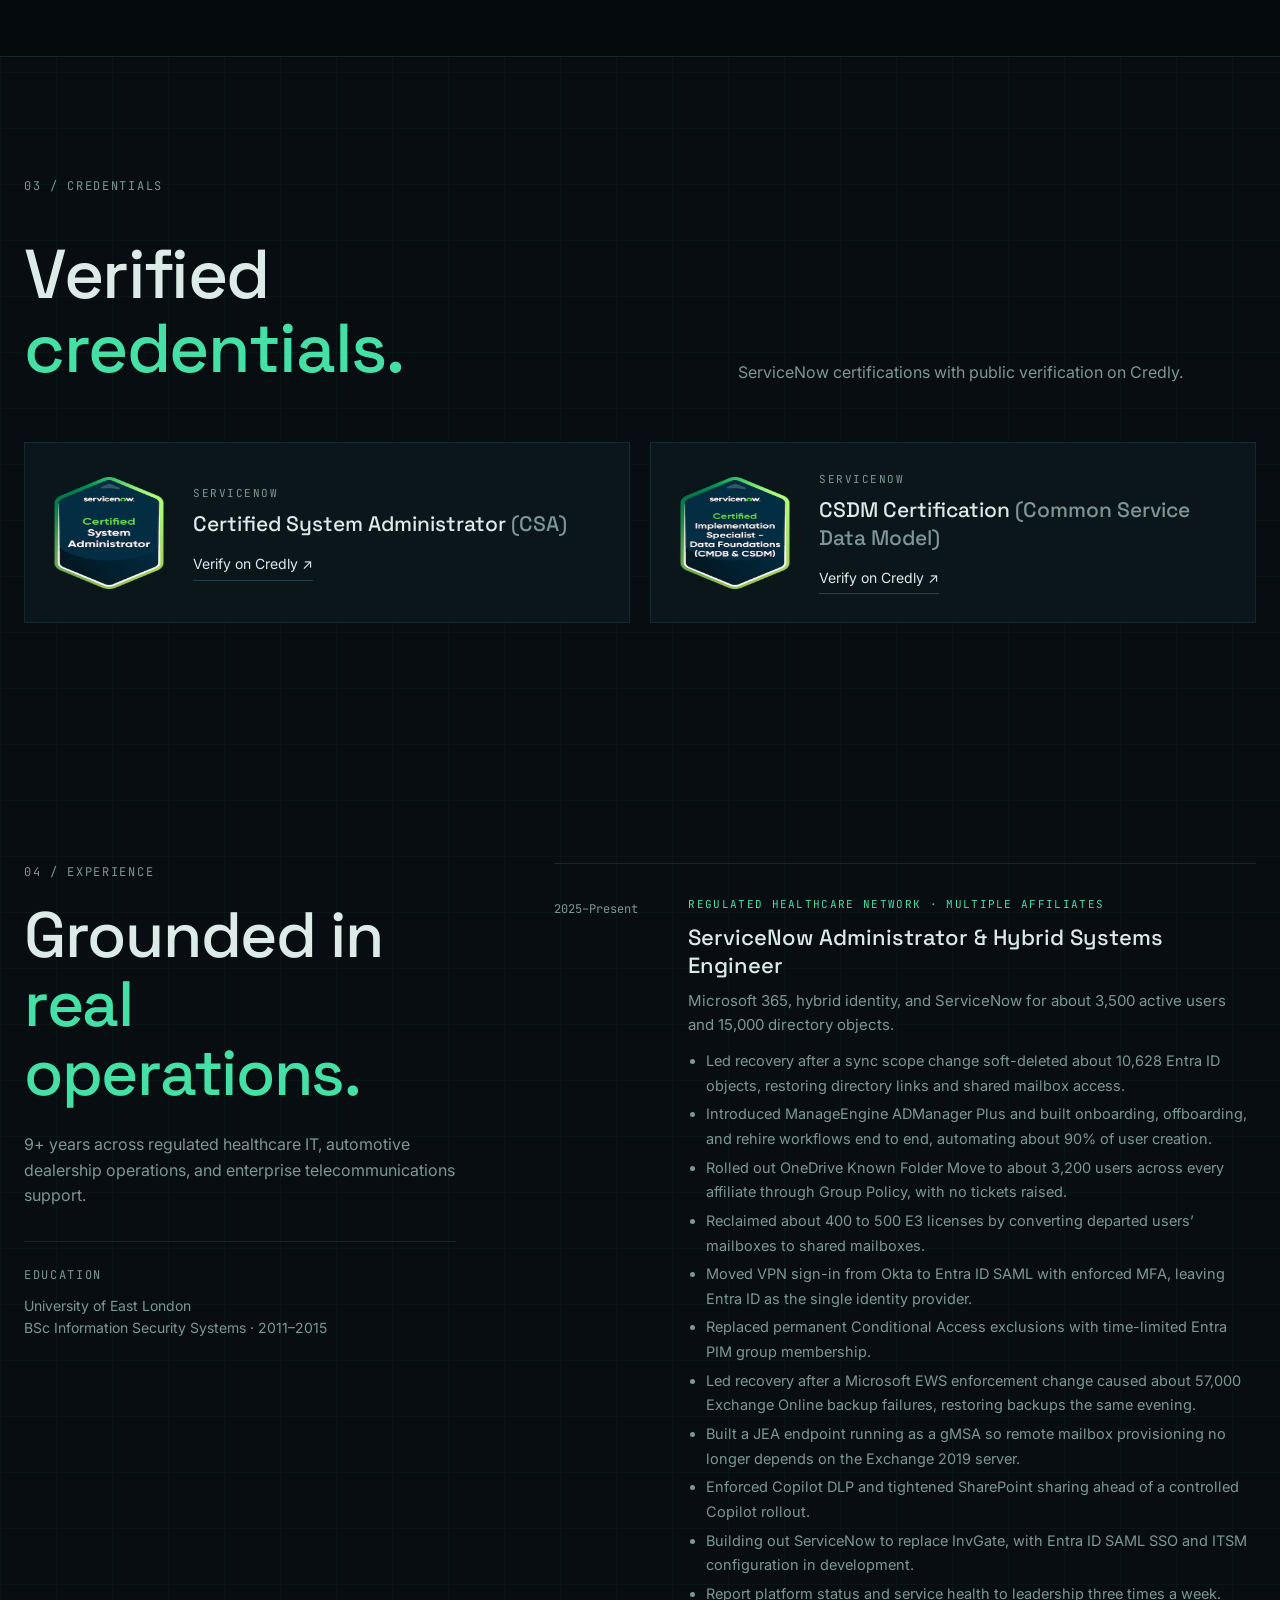
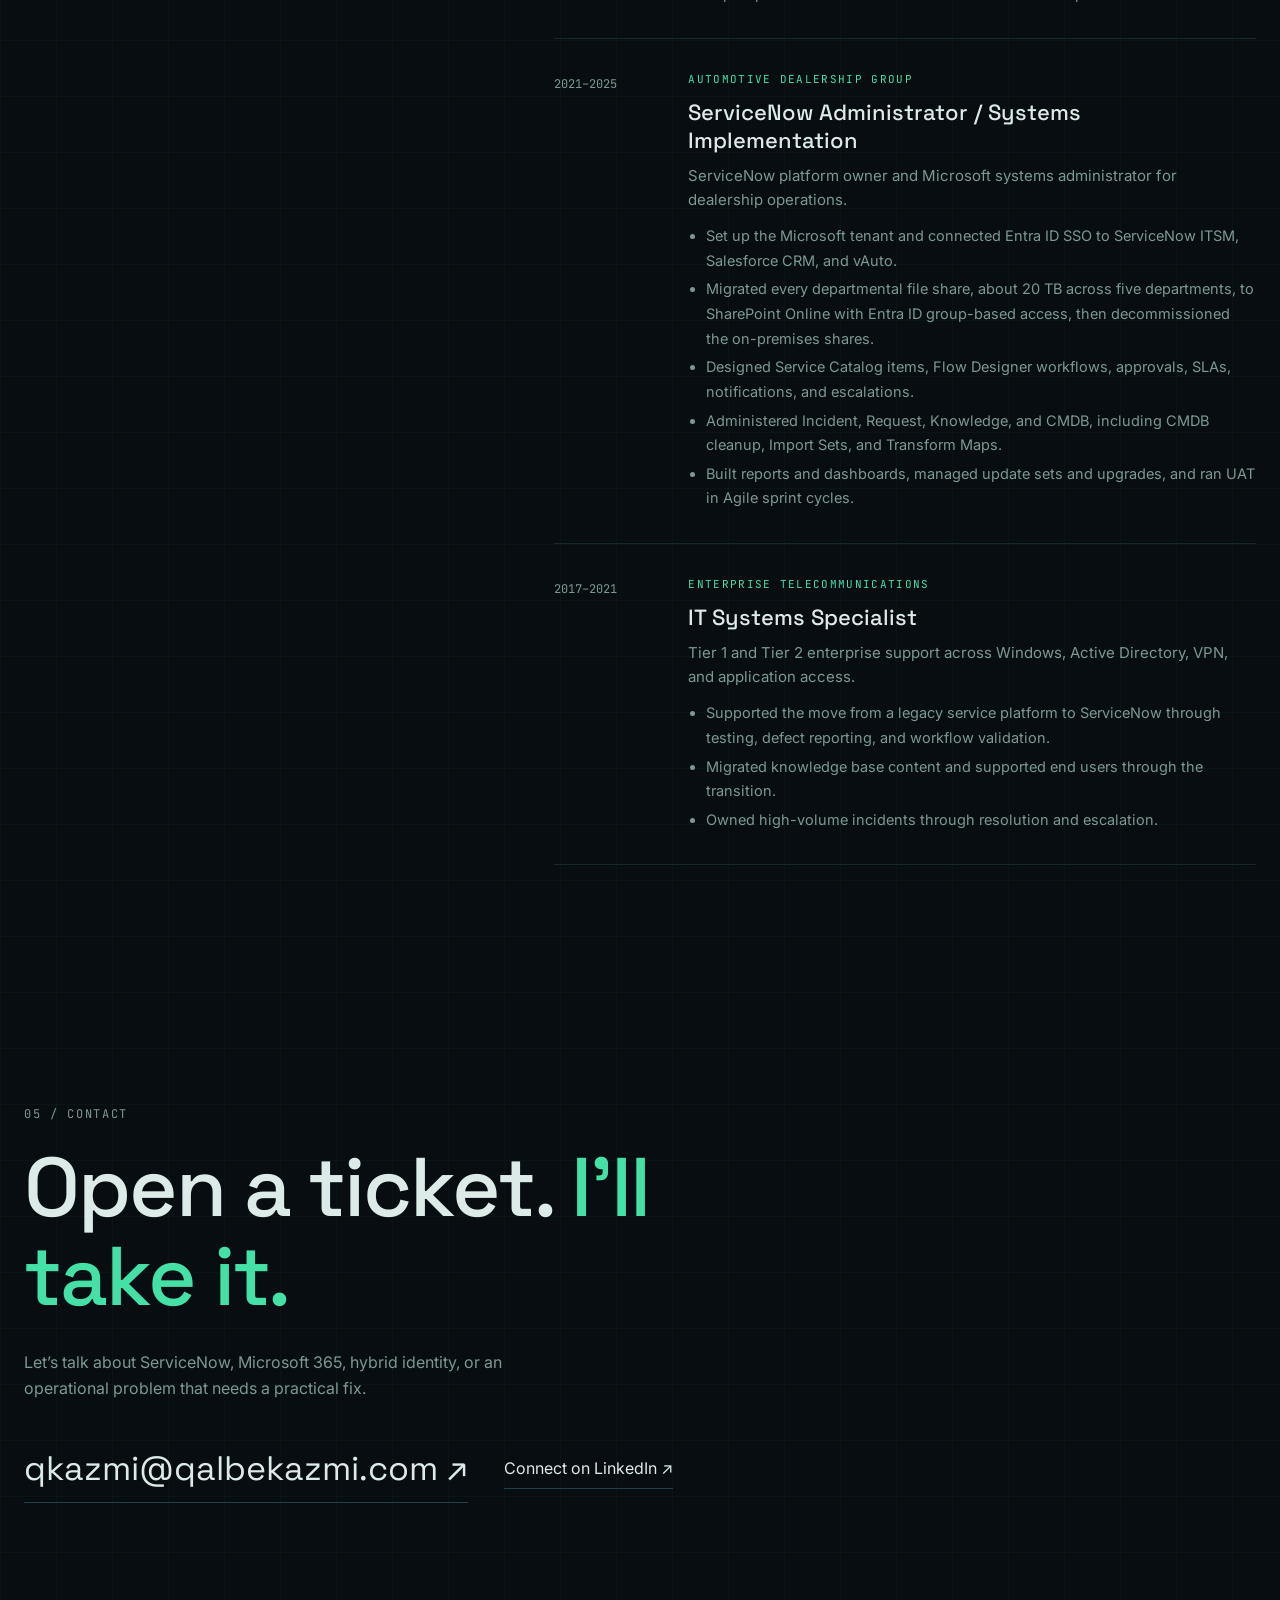
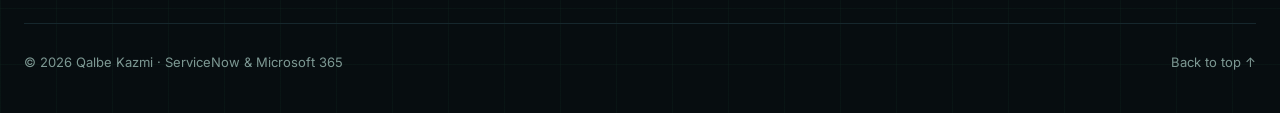
==== commit 17d8ffa0: "Match CSDM certification name to resume Co-Authored-By: Claude Opus 5.5 <noreply@anthropic.com> Clau" ====
--- a/index.html
+++ b/index.html
@@ -78,7 +78,7 @@
 <pre><b>$</b> whoami
 <span class="o">ServiceNow & Microsoft 365 Engineer</span>
 <b>$</b> cat certs.txt
-<span class="o">ServiceNow CSA · CIS Data Foundations</span>
+<span class="o">ServiceNow CSA · ServiceNow CSDM Certification</span>
 <b>$</b> uptime
 <span class="o">9+ years in enterprise IT</span></pre>
 </aside>
